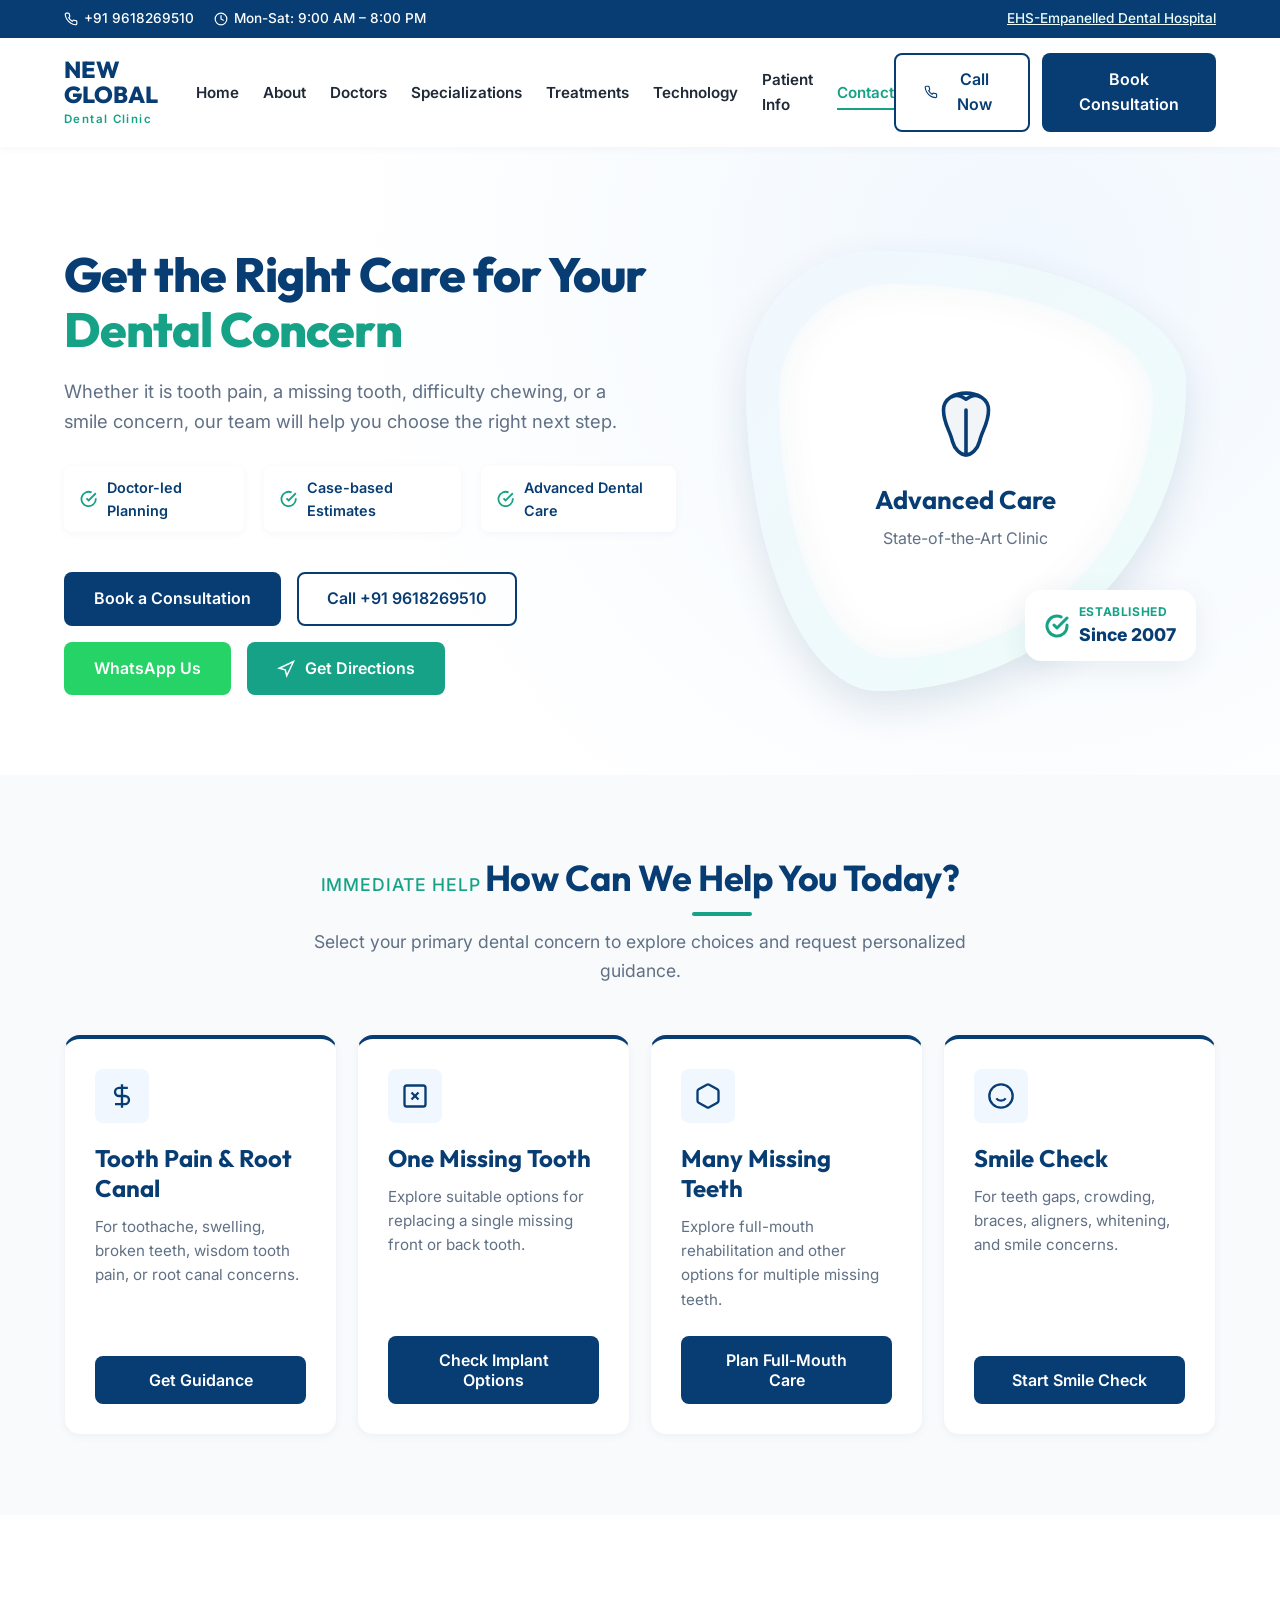
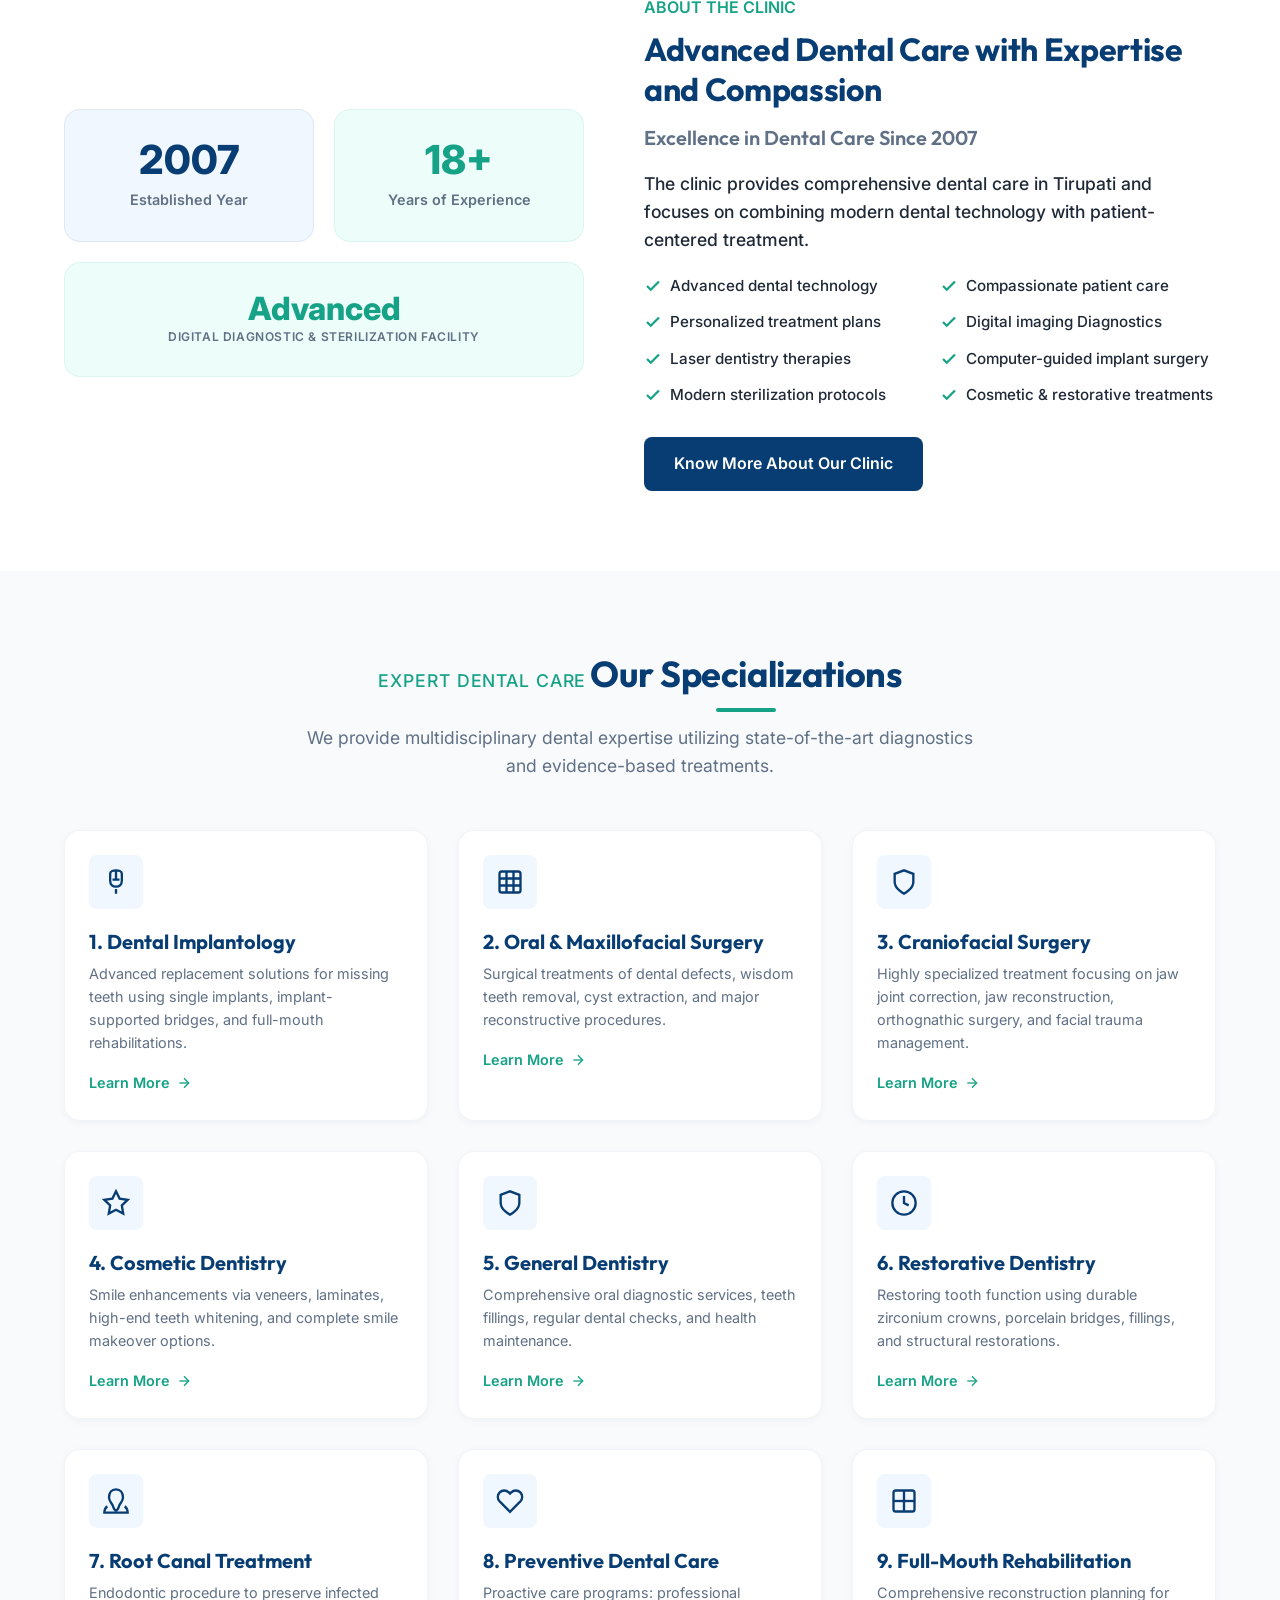
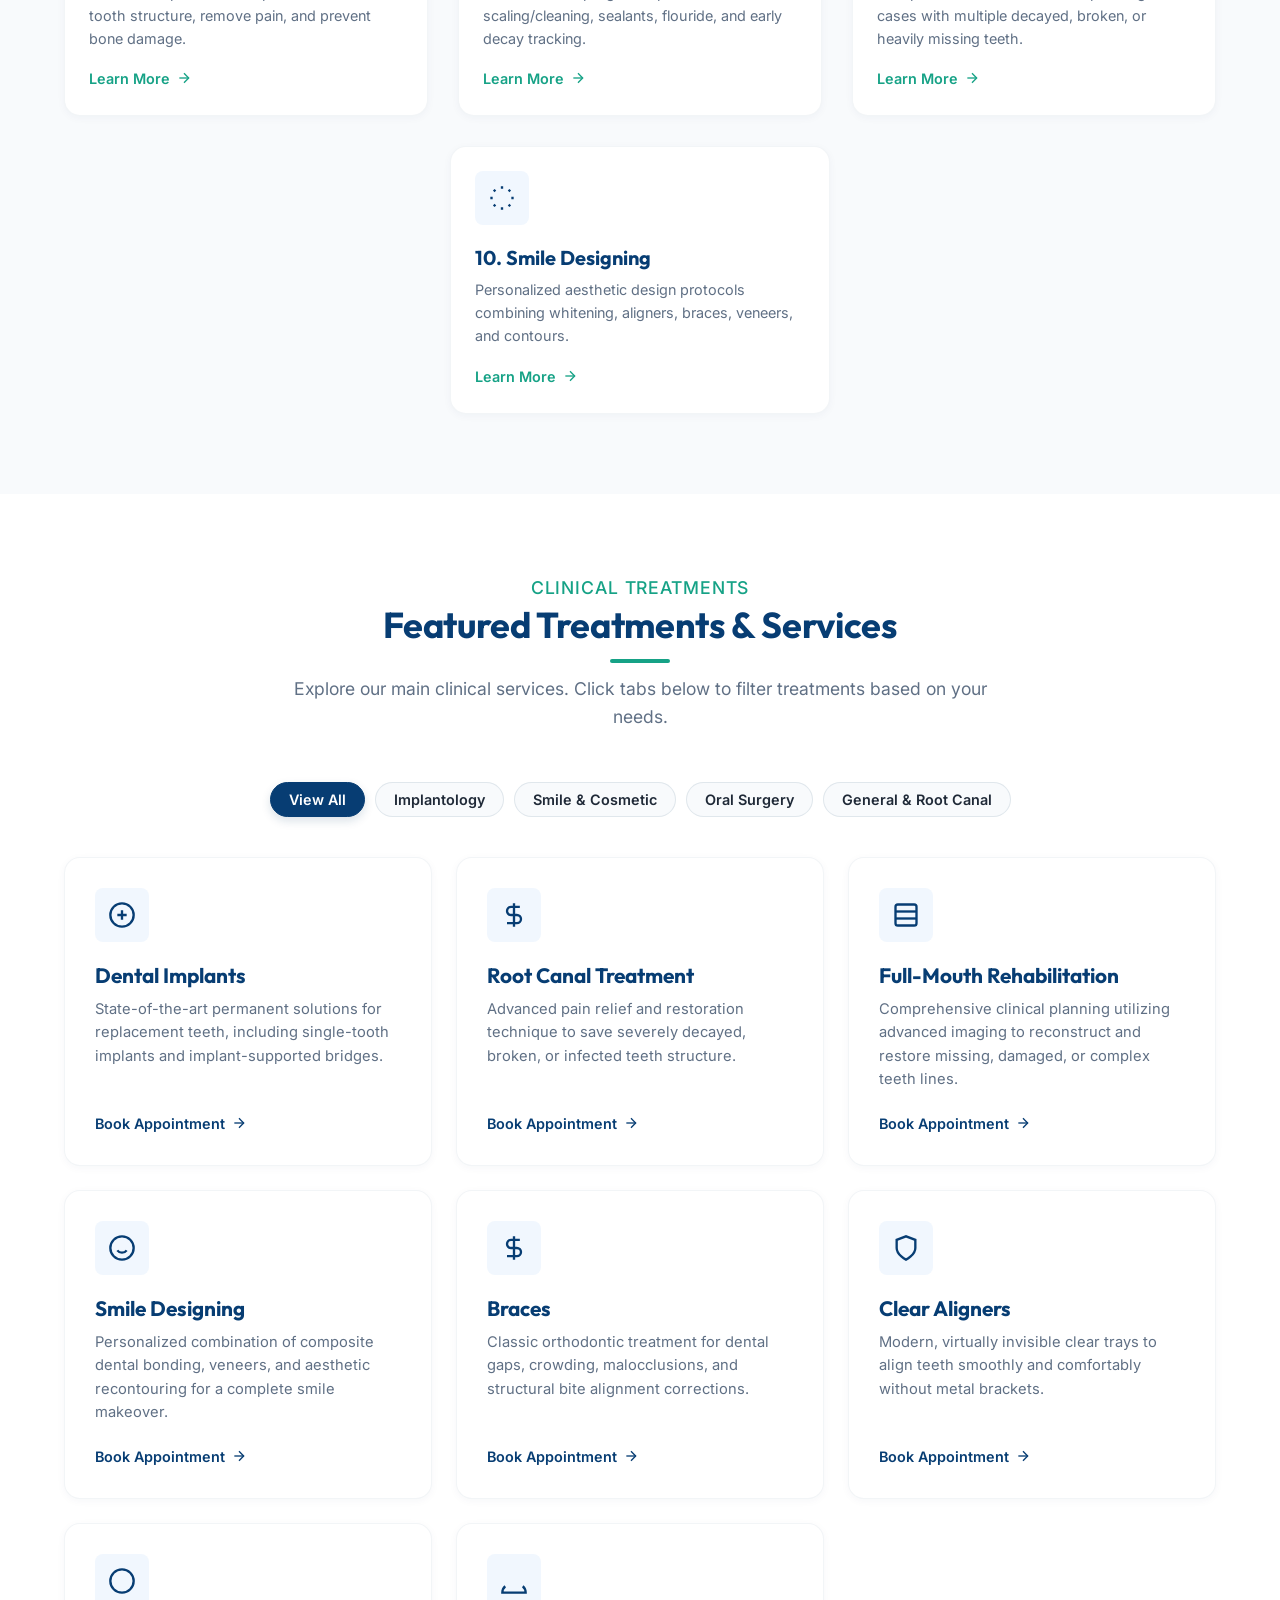
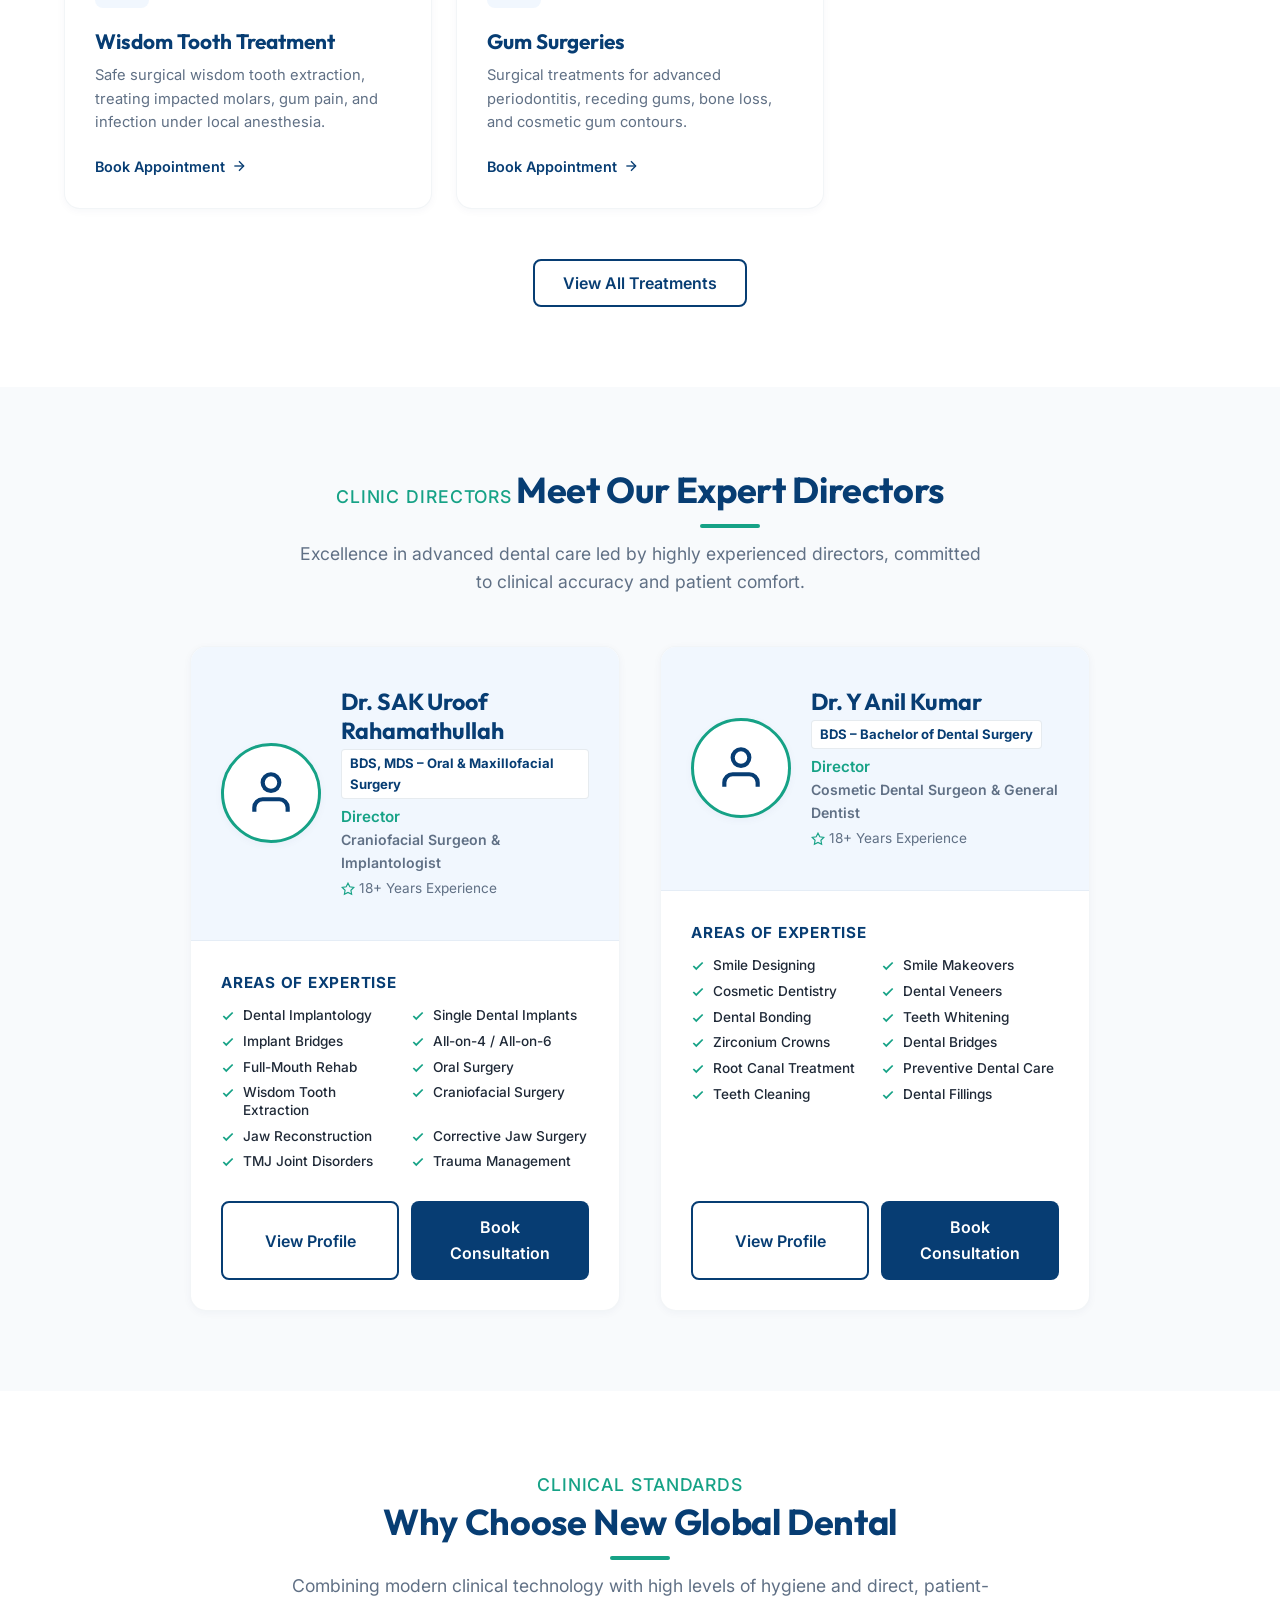
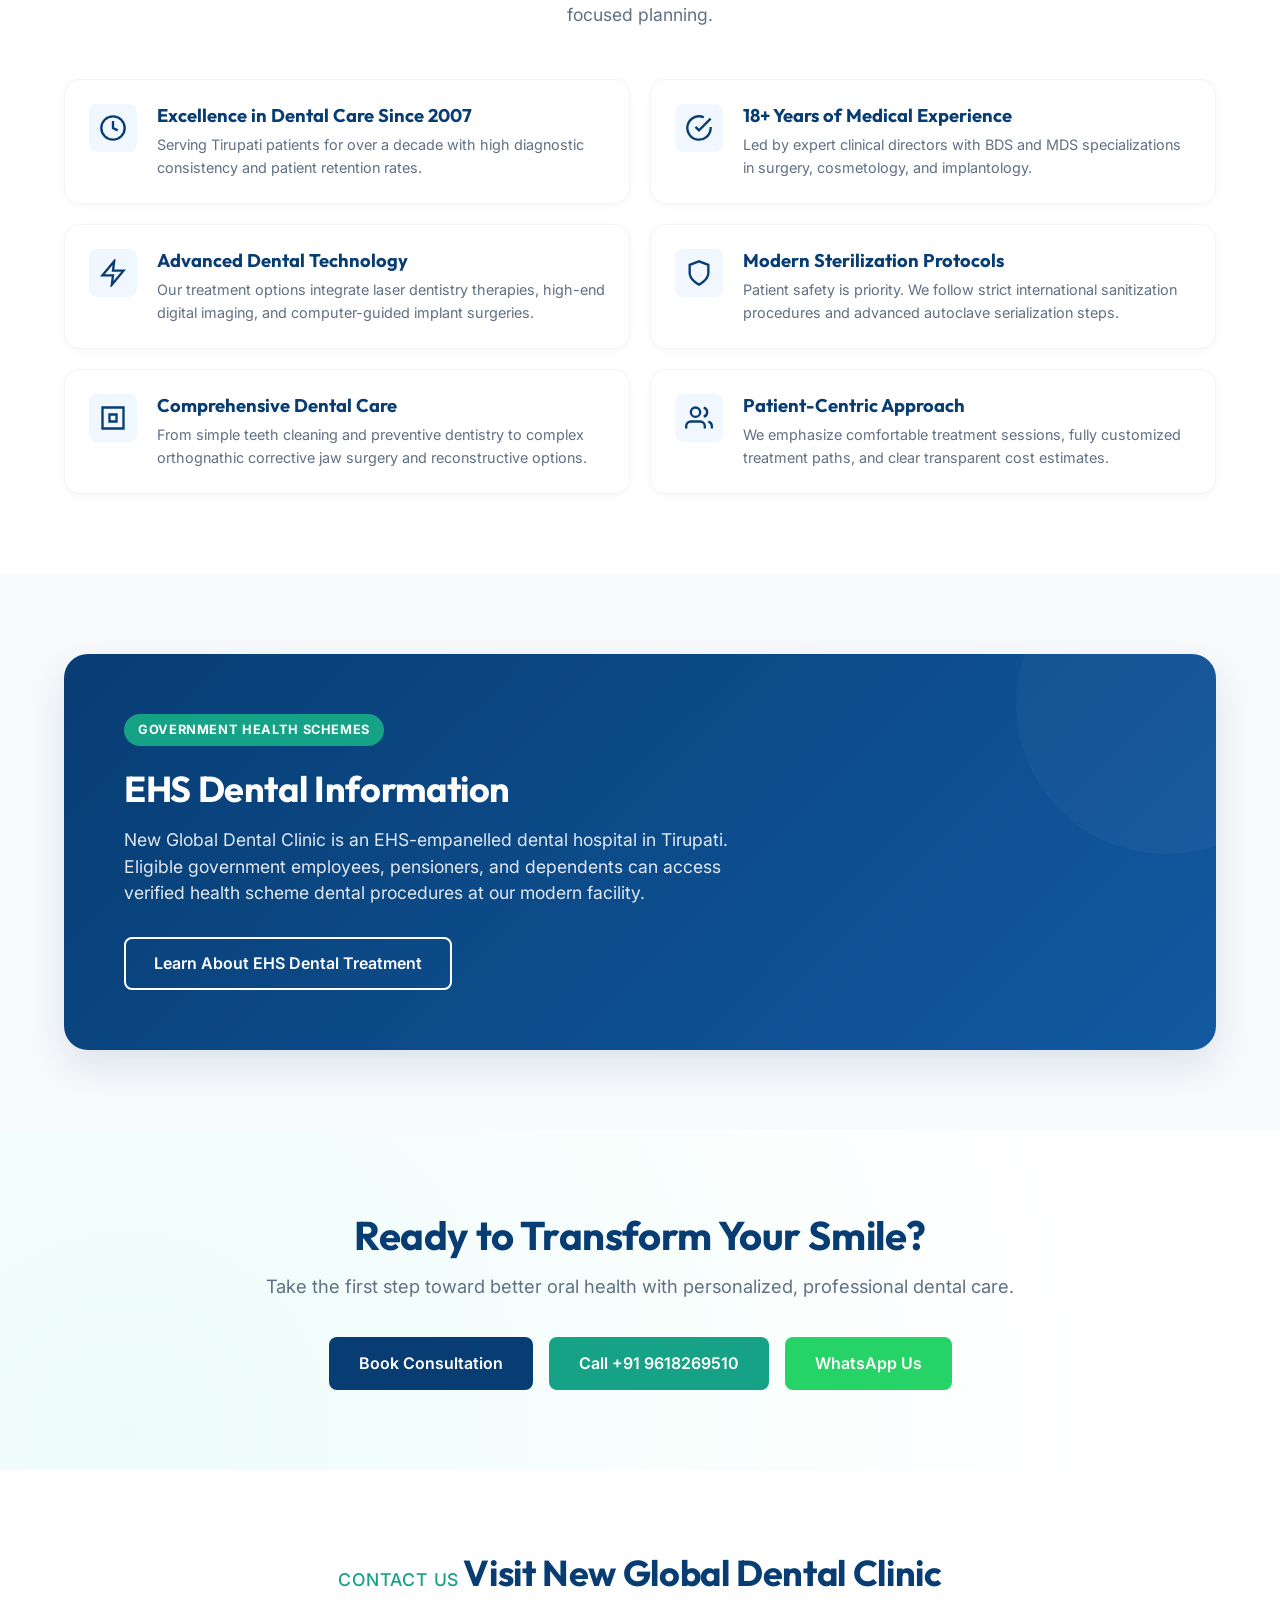
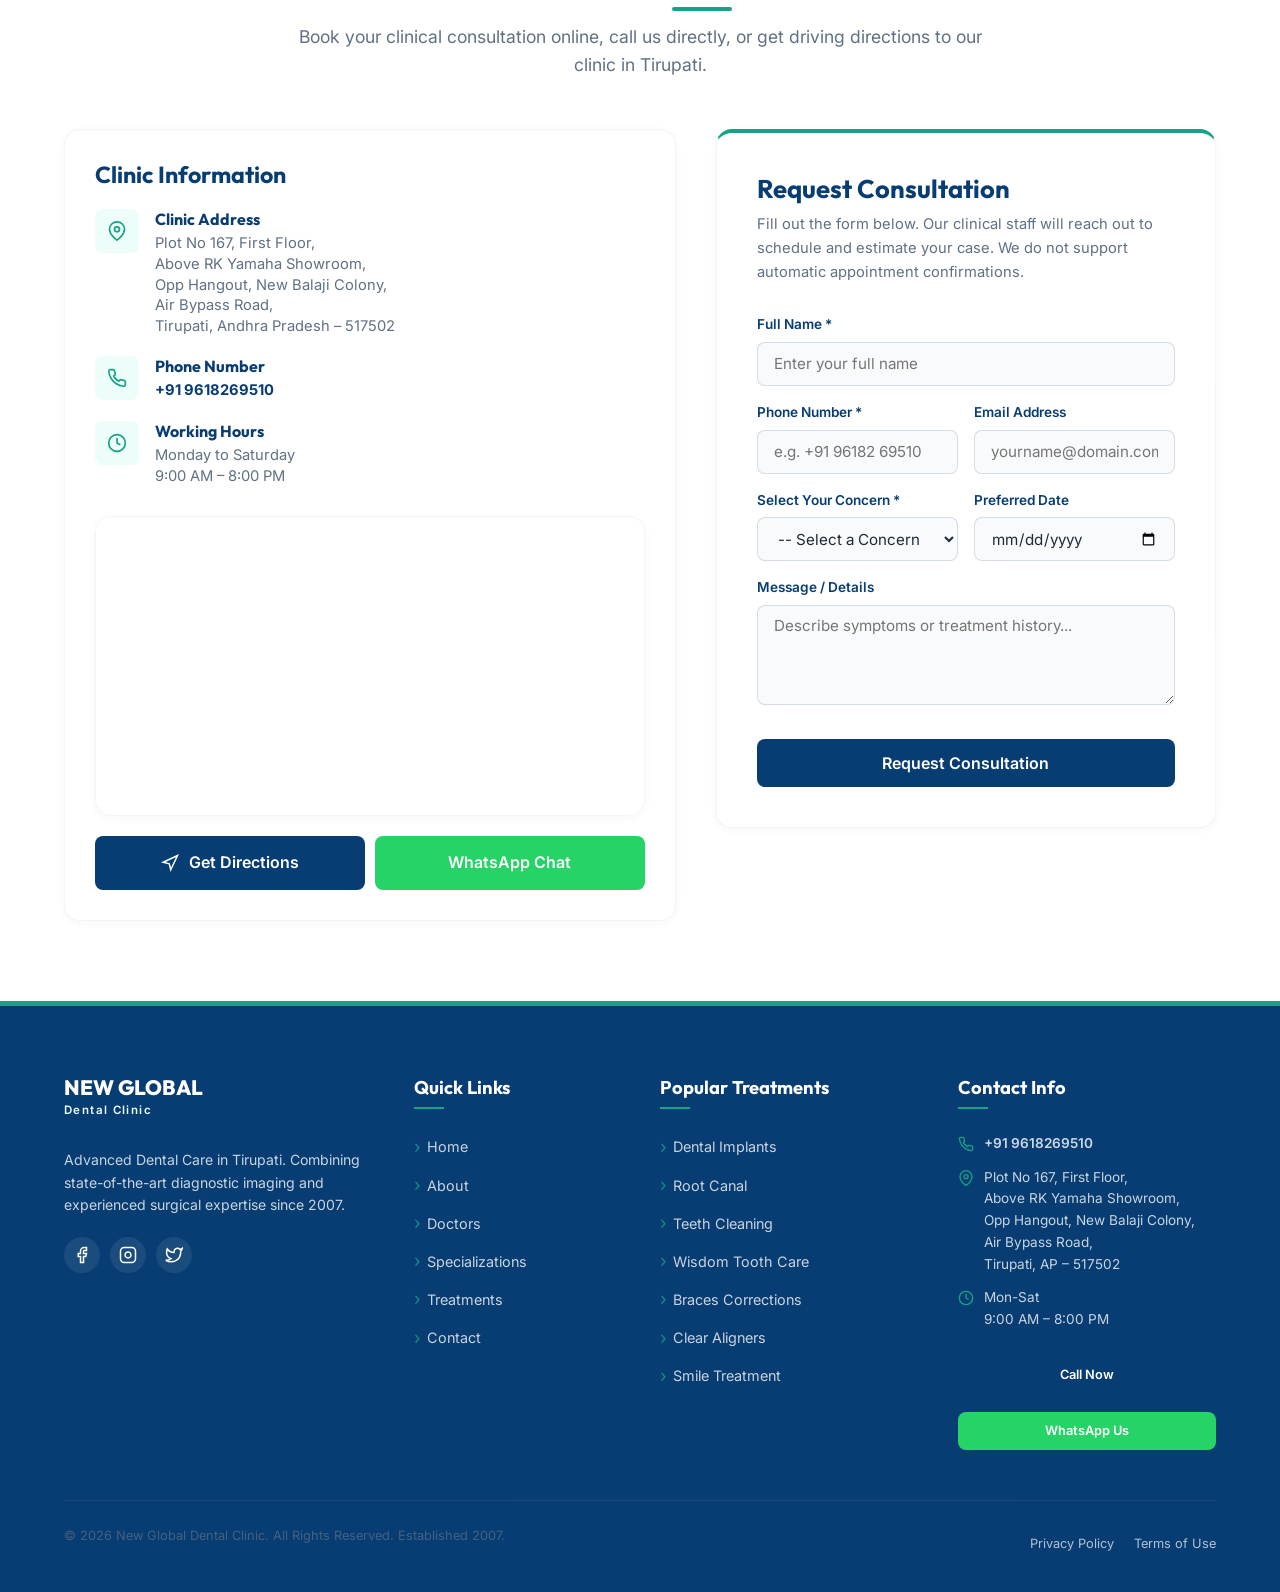
==== index.html @ 5fe6ad43 "Initial commit: New Global Dental Clinic website" ====
<!DOCTYPE html>
<html lang="en">
<head>
  <meta charset="UTF-8">
  <meta name="viewport" content="width=device-width, initial-scale=1.0">
  <meta name="description" content="New Global Dental Clinic offers advanced dental care in Tirupati, including dental implants, root canal treatment, full-mouth rehabilitation, braces, clear aligners and smile treatments.">
  <meta name="keywords" content="dental clinic Tirupati, best dentist Tirupati, dental implants Tirupati, root canal treatment Tirupati, EHS dental hospital Tirupati, Dr. SAK Uroof Rahamathullah, Dr. Y Anil Kumar, cosmetic dentistry, jaw surgery, smile design">
  <meta name="author" content="New Global Dental Clinic">
  
  <!-- Open Graph / Facebook -->
  <meta property="og:type" content="website">
  <meta property="og:url" content="https://newglobaldental.com/">
  <meta property="og:title" content="New Global Dental Clinic | Advanced Dental Care in Tirupati">
  <meta property="og:description" content="Excellence in Dental Care since 2007. Offering dental implants, root canals, braces, aligners, and oral surgery with expert directors in Tirupati.">
  <meta property="og:image" content="/images/og-image.jpg">

  <!-- Twitter -->
  <meta property="twitter:card" content="summary_large_image">
  <meta property="twitter:title" content="New Global Dental Clinic | Advanced Dental Care in Tirupati">
  <meta property="twitter:description" content="Excellence in Dental Care since 2007. Offering dental implants, root canals, braces, aligners, and oral surgery in Tirupati.">

  <title>New Global Dental Clinic | Advanced Dental Care in Tirupati</title>

  <!-- Preconnect to Google Fonts -->
  <link rel="preconnect" href="https://fonts.googleapis.com">
  <link rel="preconnect" href="https://fonts.gstatic.com" crossorigin>

  <!-- Stylesheet -->
  <link rel="stylesheet" href="css/style.css">

  <!-- Favicon -->
  <link rel="icon" type="image/png" href="favicon.png" onerror="this.style.display='none'">
</head>
<body>

  <!-- Skip to content link for Screen Readers -->
  <a href="#main-content" class="skip-link">Skip to main content</a>

  <!-- ==========================================================================
       HEADER SECTION
       ========================================================================== -->
  <header>
    <!-- Top Contact Bar -->
    <div class="top-bar">
      <div class="container top-bar-content">
        <div class="top-bar-info">
          <span>
            <svg viewBox="0 0 24 24" fill="none" stroke="currentColor" stroke-width="2" stroke-linecap="round" stroke-linejoin="round"><path d="M22 16.92v3a2 2 0 0 1-2.18 2 19.79 19.79 0 0 1-8.63-3.07 19.5 19.5 0 0 1-6-6 19.79 19.79 0 0 1-3.07-8.67A2 2 0 0 1 4.11 2h3a2 2 0 0 1 2 1.72 12.84 12.84 0 0 0 .7 2.81 2 2 0 0 1-.45 2.11L8.09 9.91a16 16 0 0 0 6 6l1.27-1.27a2 2 0 0 1 2.11-.45 12.84 12.84 0 0 0 2.81.7A2 2 0 0 1 22 16.92z"/></svg>
            <a href="tel:+919618269510" id="top-bar-phone">+91 9618269510</a>
          </span>
          <span>
            <svg viewBox="0 0 24 24" fill="none" stroke="currentColor" stroke-width="2" stroke-linecap="round" stroke-linejoin="round"><circle cx="12" cy="12" r="10"/><polyline points="12 6 12 12 16 14"/></svg>
            Mon-Sat: 9:00 AM – 8:00 PM
          </span>
        </div>
        <div class="top-bar-action">
          <a href="#ehs" id="top-bar-ehs-link">EHS-Empanelled Dental Hospital</a>
        </div>
      </div>
    </div>

    <!-- Main Navigation Bar -->
    <div class="main-header" id="navbar-sticky">
      <div class="container">
        <nav class="navbar" aria-label="Main Navigation">
          <!-- Logo area -->
          <a href="#home" class="logo" id="header-logo-link" aria-label="New Global Dental Clinic Home">
            <span class="logo-title">New Global</span>
            <span class="logo-subtitle">Dental Clinic</span>
          </a>

          <!-- Desktop Links -->
          <ul class="nav-links" id="desktop-menu">
            <li><a href="#home" class="active" id="nav-link-home">Home</a></li>
            <li><a href="#about" id="nav-link-about">About</a></li>
            <li><a href="#doctors" id="nav-link-doctors">Doctors</a></li>
            <li><a href="#specializations" id="nav-link-specializations">Specializations</a></li>
            <li><a href="#treatments" id="nav-link-treatments">Treatments</a></li>
            <li><a href="#why-choose-us" id="nav-link-why">Technology</a></li>
            <li><a href="#ehs" id="nav-link-ehs">Patient Info</a></li>
            <li><a href="#contact" id="nav-link-contact">Contact</a></li>
          </ul>

          <!-- Desktop CTAs -->
          <div class="nav-cta">
            <a href="tel:+919618269510" class="btn btn-outline-primary" id="nav-btn-call" aria-label="Call clinic at +91 9618269510">
              <svg width="18" height="18" viewBox="0 0 24 24" fill="none" stroke="currentColor" stroke-width="2"><path d="M22 16.92v3a2 2 0 0 1-2.18 2 19.79 19.79 0 0 1-8.63-3.07 19.5 19.5 0 0 1-6-6 19.79 19.79 0 0 1-3.07-8.67A2 2 0 0 1 4.11 2h3a2 2 0 0 1 2 1.72 12.84 12.84 0 0 0 .7 2.81 2 2 0 0 1-.45 2.11L8.09 9.91a16 16 0 0 0 6 6l1.27-1.27a2 2 0 0 1 2.11-.45 12.84 12.84 0 0 0 2.81.7A2 2 0 0 1 22 16.92z"/></svg>
              Call Now
            </a>
            <a href="#consultation" class="btn btn-primary" id="nav-btn-consultation">Book Consultation</a>
          </div>

          <!-- Mobile Hamburger Toggle -->
          <button class="hamburger" id="mobile-menu-toggle" aria-label="Toggle navigation menu" aria-expanded="false" aria-controls="mobile-drawer">
            <span></span>
            <span></span>
            <span></span>
          </button>
        </nav>
      </div>
    </div>
  </header>

  <!-- Mobile Drawer Menu Overlay -->
  <div class="mobile-drawer-overlay" id="drawer-overlay" aria-hidden="true"></div>
  <!-- Mobile Drawer Menu Container -->
  <nav class="mobile-nav-drawer" id="mobile-drawer" aria-label="Mobile Navigation" aria-hidden="true">
    <ul class="nav-links">
      <li><a href="#home" id="mob-link-home">Home</a></li>
      <li><a href="#about" id="mob-link-about">About</a></li>
      <li><a href="#doctors" id="mob-link-doctors">Doctors</a></li>
      <li><a href="#specializations" id="mob-link-specializations">Specializations</a></li>
      <li><a href="#treatments" id="mob-link-treatments">Treatments</a></li>
      <li><a href="#why-choose-us" id="mob-link-why">Technology</a></li>
      <li><a href="#ehs" id="mob-link-ehs">Patient Info</a></li>
      <li><a href="#contact" id="mob-link-contact">Contact</a></li>
    </ul>
    <div class="nav-cta">
      <a href="#consultation" class="btn btn-primary" id="mob-btn-consultation">Book Consultation</a>
      <a href="tel:+919618269510" class="btn btn-outline-primary" id="mob-btn-call">Call Now</a>
      <a href="https://wa.me/919618269510?text=Hello%20New%20Global%20Dental%20Clinic,%20I%20would%20like%20to%20book%20a%20consultation." target="_blank" rel="noopener noreferrer" class="btn btn-whatsapp" id="mob-btn-whatsapp">
        <svg width="20" height="20" viewBox="0 0 24 24" fill="currentColor"><path d="M.057 24l1.687-6.163c-1.041-1.804-1.588-3.849-1.587-5.946C.06 5.348 5.397.01 12.008.01c3.202.001 6.212 1.246 8.477 3.514 2.266 2.268 3.507 5.28 3.505 8.484-.004 6.657-5.34 11.997-11.953 11.997-2.005-.001-3.973-.502-5.724-1.455L0 24zm6.59-4.846c1.6.95 3.188 1.449 4.825 1.451 5.436 0 9.86-4.37 9.864-9.799.002-2.63-1.023-5.101-2.885-6.967C16.58 1.972 14.116.953 11.49.953c-5.437 0-9.862 4.371-9.866 9.8.001 2.02.533 3.996 1.542 5.724L2.17 19.974l3.88-.992.597.372zm12.793-7.234c-.26-.13-1.54-.759-1.777-.846-.237-.087-.41-.13-.58.13-.172.26-.668.846-.818 1.02-.15.173-.3.195-.56.065-.26-.13-1.097-.404-2.09-1.287-.773-.688-1.294-1.538-1.445-1.798-.15-.26-.016-.4.115-.53.118-.117.26-.304.39-.456.13-.15.173-.26.26-.433.086-.173.043-.325-.022-.455-.065-.13-.58-1.398-.795-1.92-.21-.51-.439-.439-.58-.439-.142 0-.304-.01-.467-.01-.162 0-.427.06-.65.304-.224.24-.853.834-.853 2.031 0 1.197.873 2.35 1.002 2.52.13.17 1.71 2.607 4.14 3.655.578.249 1.03.398 1.38.509.58.185 1.11.159 1.52.098.46-.069 1.54-.629 1.76-1.236.219-.607.219-1.127.154-1.236-.065-.11-.237-.195-.497-.326z"/></svg>
        WhatsApp Us
      </a>
    </div>
  </nav>

  <!-- ==========================================================================
       MAIN CONTENT CONTAINER
       ========================================================================== -->
  <main id="main-content">

    <!-- ==========================================================================
         HERO SECTION
         ========================================================================== -->
    <section class="hero" id="home">
      <div class="container hero-content">
        <div class="hero-text">
          <h1>Get the Right Care for Your <span>Dental Concern</span></h1>
          <p class="supporting-text">Whether it is tooth pain, a missing tooth, difficulty chewing, or a smile concern, our team will help you choose the right next step.</p>
          
          <div class="trust-highlights">
            <div class="trust-item">
              <svg viewBox="0 0 24 24" fill="none" stroke="currentColor" stroke-width="2.5"><path d="M22 11.08V12a10 10 0 1 1-5.93-9.14"/><polyline points="22 4 12 14.01 9 11.01"/></svg>
              Doctor-led Planning
            </div>
            <div class="trust-item">
              <svg viewBox="0 0 24 24" fill="none" stroke="currentColor" stroke-width="2.5"><path d="M22 11.08V12a10 10 0 1 1-5.93-9.14"/><polyline points="22 4 12 14.01 9 11.01"/></svg>
              Case-based Estimates
            </div>
            <div class="trust-item">
              <svg viewBox="0 0 24 24" fill="none" stroke="currentColor" stroke-width="2.5"><path d="M22 11.08V12a10 10 0 1 1-5.93-9.14"/><polyline points="22 4 12 14.01 9 11.01"/></svg>
              Advanced Dental Care
            </div>
          </div>

          <div class="hero-ctas">
            <a href="#consultation" class="btn btn-primary" id="hero-btn-consultation">Book a Consultation</a>
            <a href="tel:+919618269510" class="btn btn-outline-primary" id="hero-btn-call">Call +91 9618269510</a>
            <a href="https://wa.me/919618269510?text=Hello%20New%20Global%20Dental%20Clinic,%20I%20would%20like%20to%20book%20a%20consultation." target="_blank" rel="noopener noreferrer" class="btn btn-whatsapp" id="hero-btn-whatsapp">WhatsApp Us</a>
            <a href="https://maps.google.com/?q=New+Global+Dental+Clinic+Tirupati+Air+Bypass+Road" target="_blank" rel="noopener noreferrer" class="btn btn-secondary" id="hero-btn-directions">
              <svg width="18" height="18" viewBox="0 0 24 24" fill="none" stroke="currentColor" stroke-width="2"><polygon points="3 11 22 2 13 21 11 13 3 11"/></svg>
              Get Directions
            </a>
          </div>
        </div>

        <div class="hero-image-wrapper">
          <!-- Premium Clinical Graphic Representation -->
          <div class="hero-graphic" aria-hidden="true">
            <div class="hero-graphic-inner">
              <svg viewBox="0 0 100 100" fill="none" stroke="currentColor" stroke-width="4" stroke-linecap="round" stroke-linejoin="round">
                <!-- Premium Tooth Outline SVG -->
                <path d="M25 40C25 15, 75 15, 75 40C75 55, 68 62, 65 75C63 83, 56 90, 50 90C44 90, 37 83, 35 75C32 62, 25 55, 25 40Z" fill="rgba(12, 59, 102, 0.05)"/>
                <path d="M50 40V90"/>
                <path d="M35 25C40 22, 45 25, 50 28C55 25, 60 22, 65 25"/>
              </svg>
              <h3>Advanced Care</h3>
              <p>State-of-the-Art Clinic</p>
            </div>
            <div class="hero-graphic-badge">
              <svg width="24" height="24" viewBox="0 0 24 24" fill="none" stroke="var(--secondary)" stroke-width="3" stroke-linecap="round" stroke-linejoin="round"><path d="M22 11.08V12a10 10 0 1 1-5.93-9.14"/><polyline points="22 4 12 14.01 9 11.01"/></svg>
              <div class="badge-text">
                <span class="badge-title">Established</span>
                <span class="badge-value">Since 2007</span>
              </div>
            </div>
          </div>
        </div>
      </div>
    </section>

    <!-- ==========================================================================
         QUICK PATIENT PATHS
         ========================================================================== -->
    <section class="section alt-bg" id="quick-paths">
      <div class="container">
        <div class="section-header">
          <span class="subheading">Immediate Help</span>
          <h2>How Can We Help You Today?</h2>
          <p>Select your primary dental concern to explore choices and request personalized guidance.</p>
        </div>

        <div class="grid-4">
          <!-- Pathway 1: Tooth Pain -->
          <article class="card pathway-card">
            <div>
              <div class="icon-box" aria-hidden="true">
                <svg viewBox="0 0 24 24" fill="none" stroke="currentColor" stroke-width="2"><path d="M12 2v20M17 5H9.5a3.5 3.5 0 0 0 0 7h5a3.5 3.5 0 0 1 0 7H6"/></svg>
              </div>
              <h3>Tooth Pain &amp; Root Canal</h3>
              <p>For toothache, swelling, broken teeth, wisdom tooth pain, or root canal concerns.</p>
            </div>
            <button class="btn btn-primary quick-path-trigger" data-concern="Tooth Pain" aria-label="Get guidance for tooth pain and root canal">Get Guidance</button>
          </article>

          <!-- Pathway 2: Single Missing Tooth -->
          <article class="card pathway-card">
            <div>
              <div class="icon-box" aria-hidden="true">
                <svg viewBox="0 0 24 24" fill="none" stroke="currentColor" stroke-width="2"><rect x="3" y="3" width="18" height="18" rx="2" ry="2"/><line x1="9" y1="9" x2="15" y2="15"/><line x1="15" y1="9" x2="9" y2="15"/></svg>
              </div>
              <h3>One Missing Tooth</h3>
              <p>Explore suitable options for replacing a single missing front or back tooth.</p>
            </div>
            <button class="btn btn-primary quick-path-trigger" data-concern="Missing Tooth" aria-label="Check dental implant options for one missing tooth">Check Implant Options</button>
          </article>

          <!-- Pathway 3: Many Missing Teeth -->
          <article class="card pathway-card">
            <div>
              <div class="icon-box" aria-hidden="true">
                <svg viewBox="0 0 24 24" fill="none" stroke="currentColor" stroke-width="2"><path d="M21 16V8a2 2 0 0 0-1-1.73l-7-4a2 2 0 0 0-2 0l-7 4A2 2 0 0 0 3 8v8a2 2 0 0 0 1 1.73l7 4a2 2 0 0 0 2 0l7-4A2 2 0 0 0 21 16z"/></svg>
              </div>
              <h3>Many Missing Teeth</h3>
              <p>Explore full-mouth rehabilitation and other options for multiple missing teeth.</p>
            </div>
            <button class="btn btn-primary quick-path-trigger" data-concern="Full-Mouth Treatment" aria-label="Plan full-mouth care for multiple missing teeth">Plan Full-Mouth Care</button>
          </article>

          <!-- Pathway 4: Smile Check -->
          <article class="card pathway-card">
            <div>
              <div class="icon-box" aria-hidden="true">
                <svg viewBox="0 0 24 24" fill="none" stroke="currentColor" stroke-width="2"><path d="M12 22c5.523 0 10-4.477 10-10S17.523 2 12 2 2 6.477 2 12s4.477 10 10 10z"/><path d="M8 14s1.5 2 4 2 4-2 4-2"/><line x1="9" y1="9" x2="9.01" y2="9"/><line x1="15" y1="9" x2="15.01" y2="9"/></svg>
              </div>
              <h3>Smile Check</h3>
              <p>For teeth gaps, crowding, braces, aligners, whitening, and smile concerns.</p>
            </div>
            <button class="btn btn-primary quick-path-trigger" data-concern="Smile Designing" aria-label="Start smile check for alignment and cosmetic dentistry">Start Smile Check</button>
          </article>
        </div>
      </div>
    </section>

    <!-- ==========================================================================
         ABOUT THE CLINIC
         ========================================================================== -->
    <section class="section" id="about">
      <div class="container about-grid">
        <div class="about-stats" aria-hidden="true">
          <div class="stat-box">
            <div class="stat-number">2007</div>
            <div class="stat-label">Established Year</div>
          </div>
          <div class="stat-box alt">
            <div class="stat-number">18+</div>
            <div class="stat-label">Years of Experience</div>
          </div>
          <div class="stat-box alt" style="grid-column: span 2;">
            <div class="stat-number" style="font-size: 2rem; margin-bottom: 2px;">Advanced</div>
            <div class="stat-label" style="text-transform: uppercase; letter-spacing: 0.05em; font-size: 0.75rem;">Digital Diagnostic &amp; Sterilization Facility</div>
          </div>
        </div>

        <div class="about-text">
          <span class="subheading" style="color: var(--secondary); font-weight:600; text-transform: uppercase; display:block; margin-bottom: 8px;">About the Clinic</span>
          <h2>Advanced Dental Care with Expertise and Compassion</h2>
          <h3 style="font-size:1.25rem; font-weight:600; color:var(--text-muted); margin-bottom: 20px;">Excellence in Dental Care Since 2007</h3>
          <p class="lead">The clinic provides comprehensive dental care in Tirupati and focuses on combining modern dental technology with patient-centered treatment.</p>
          
          <ul class="about-features">
            <li>
              <svg viewBox="0 0 24 24" fill="none" stroke="currentColor" stroke-width="3"><polyline points="20 6 9 17 4 12"/></svg>
              Advanced dental technology
            </li>
            <li>
              <svg viewBox="0 0 24 24" fill="none" stroke="currentColor" stroke-width="3"><polyline points="20 6 9 17 4 12"/></svg>
              Compassionate patient care
            </li>
            <li>
              <svg viewBox="0 0 24 24" fill="none" stroke="currentColor" stroke-width="3"><polyline points="20 6 9 17 4 12"/></svg>
              Personalized treatment plans
            </li>
            <li>
              <svg viewBox="0 0 24 24" fill="none" stroke="currentColor" stroke-width="3"><polyline points="20 6 9 17 4 12"/></svg>
              Digital imaging Diagnostics
            </li>
            <li>
              <svg viewBox="0 0 24 24" fill="none" stroke="currentColor" stroke-width="3"><polyline points="20 6 9 17 4 12"/></svg>
              Laser dentistry therapies
            </li>
            <li>
              <svg viewBox="0 0 24 24" fill="none" stroke="currentColor" stroke-width="3"><polyline points="20 6 9 17 4 12"/></svg>
              Computer-guided implant surgery
            </li>
            <li>
              <svg viewBox="0 0 24 24" fill="none" stroke="currentColor" stroke-width="3"><polyline points="20 6 9 17 4 12"/></svg>
              Modern sterilization protocols
            </li>
            <li>
              <svg viewBox="0 0 24 24" fill="none" stroke="currentColor" stroke-width="3"><polyline points="20 6 9 17 4 12"/></svg>
              Cosmetic &amp; restorative treatments
            </li>
          </ul>

          <a href="#contact" class="btn btn-primary" id="about-btn-more">Know More About Our Clinic</a>
        </div>
      </div>
    </section>

    <!-- ==========================================================================
         OUR SPECIALIZATIONS
         ========================================================================== -->
    <section class="section alt-bg" id="specializations">
      <div class="container">
        <div class="section-header">
          <span class="subheading">Expert Dental Care</span>
          <h2>Our Specializations</h2>
          <p>We provide multidisciplinary dental expertise utilizing state-of-the-art diagnostics and evidence-based treatments.</p>
        </div>

        <div class="grid-3">
          <!-- Spec 1: Dental Implantology -->
          <article class="card spec-card">
            <div class="icon-box" aria-hidden="true">
              <!-- Custom Tooth/Implant SVG -->
              <svg viewBox="0 0 24 24" fill="none" stroke="currentColor" stroke-width="2"><path d="M12 2v8M12 18v4M9 10h6M7 5c0-1.657 2.239-3 5-3s5 1.343 5 3v6c0 3-2 5-5 5s-5-2-5-5V5z"/></svg>
            </div>
            <h3>1. Dental Implantology</h3>
            <p>Advanced replacement solutions for missing teeth using single implants, implant-supported bridges, and full-mouth rehabilitations.</p>
            <a href="#treatments" class="spec-link filter-trigger" data-filter="implantology">
              Learn More 
              <svg viewBox="0 0 24 24" fill="none" stroke="currentColor" stroke-width="2"><line x1="5" y1="12" x2="19" y2="12"/><polyline points="12 5 19 12 12 19"/></svg>
            </a>
          </article>

          <!-- Spec 2: Oral & Maxillofacial Surgery -->
          <article class="card spec-card">
            <div class="icon-box" aria-hidden="true">
              <svg viewBox="0 0 24 24" fill="none" stroke="currentColor" stroke-width="2"><rect x="3" y="3" width="18" height="18" rx="2" ry="2"/><path d="M9 3v18M15 3v18M3 9h18M3 15h18"/></svg>
            </div>
            <h3>2. Oral &amp; Maxillofacial Surgery</h3>
            <p>Surgical treatments of dental defects, wisdom teeth removal, cyst extraction, and major reconstructive procedures.</p>
            <a href="#treatments" class="spec-link filter-trigger" data-filter="surgery">
              Learn More 
              <svg viewBox="0 0 24 24" fill="none" stroke="currentColor" stroke-width="2"><line x1="5" y1="12" x2="19" y2="12"/><polyline points="12 5 19 12 12 19"/></svg>
            </a>
          </article>

          <!-- Spec 3: Craniofacial Surgery -->
          <article class="card spec-card">
            <div class="icon-box" aria-hidden="true">
              <svg viewBox="0 0 24 24" fill="none" stroke="currentColor" stroke-width="2"><path d="M12 22s8-4 8-10V5l-8-3-8 3v7c0 6 8 10 8 10z"/></svg>
            </div>
            <h3>3. Craniofacial Surgery</h3>
            <p>Highly specialized treatment focusing on jaw joint correction, jaw reconstruction, orthognathic surgery, and facial trauma management.</p>
            <a href="#treatments" class="spec-link filter-trigger" data-filter="surgery">
              Learn More 
              <svg viewBox="0 0 24 24" fill="none" stroke="currentColor" stroke-width="2"><line x1="5" y1="12" x2="19" y2="12"/><polyline points="12 5 19 12 12 19"/></svg>
            </a>
          </article>

          <!-- Spec 4: Cosmetic Dentistry -->
          <article class="card spec-card">
            <div class="icon-box" aria-hidden="true">
              <svg viewBox="0 0 24 24" fill="none" stroke="currentColor" stroke-width="2"><polygon points="12 2 15.09 8.26 22 9.27 17 14.14 18.18 21.02 12 17.77 5.82 21.02 7 14.14 2 9.27 8.91 8.26 12 2"/></svg>
            </div>
            <h3>4. Cosmetic Dentistry</h3>
            <p>Smile enhancements via veneers, laminates, high-end teeth whitening, and complete smile makeover options.</p>
            <a href="#treatments" class="spec-link filter-trigger" data-filter="cosmetic">
              Learn More 
              <svg viewBox="0 0 24 24" fill="none" stroke="currentColor" stroke-width="2"><line x1="5" y1="12" x2="19" y2="12"/><polyline points="12 5 19 12 12 19"/></svg>
            </a>
          </article>

          <!-- Spec 5: General Dentistry -->
          <article class="card spec-card">
            <div class="icon-box" aria-hidden="true">
              <svg viewBox="0 0 24 24" fill="none" stroke="currentColor" stroke-width="2"><path d="M12 22s8-4 8-10V5l-8-3-8 3v7c0 6 8 10 8 10z"/></svg>
            </div>
            <h3>5. General Dentistry</h3>
            <p>Comprehensive oral diagnostic services, teeth fillings, regular dental checks, and health maintenance.</p>
            <a href="#treatments" class="spec-link filter-trigger" data-filter="general">
              Learn More 
              <svg viewBox="0 0 24 24" fill="none" stroke="currentColor" stroke-width="2"><line x1="5" y1="12" x2="19" y2="12"/><polyline points="12 5 19 12 12 19"/></svg>
            </a>
          </article>

          <!-- Spec 6: Restorative Dentistry -->
          <article class="card spec-card">
            <div class="icon-box" aria-hidden="true">
              <svg viewBox="0 0 24 24" fill="none" stroke="currentColor" stroke-width="2"><circle cx="12" cy="12" r="10"/><path d="M12 6v6l4 2"/></svg>
            </div>
            <h3>6. Restorative Dentistry</h3>
            <p>Restoring tooth function using durable zirconium crowns, porcelain bridges, fillings, and structural restorations.</p>
            <a href="#treatments" class="spec-link filter-trigger" data-filter="general">
              Learn More 
              <svg viewBox="0 0 24 24" fill="none" stroke="currentColor" stroke-width="2"><line x1="5" y1="12" x2="19" y2="12"/><polyline points="12 5 19 12 12 19"/></svg>
            </a>
          </article>

          <!-- Spec 7: Root Canal Treatment -->
          <article class="card spec-card">
            <div class="icon-box" aria-hidden="true">
              <svg viewBox="0 0 24 24" fill="none" stroke="currentColor" stroke-width="2"><path d="M4.5 16.5c-1.5 1.26-2.5 3.19-2.5 5.5h20c0-2.31-1-4.24-2.5-5.5M12 2C8 2 6 5 6 9c0 3 2 4.5 3 6.5s1 4.5 3 4.5 2-2.5 3-4.5 3-3.5 3-6.5c0-4-2-7-6-7z"/></svg>
            </div>
            <h3>7. Root Canal Treatment</h3>
            <p>Endodontic procedure to preserve infected tooth structure, remove pain, and prevent bone damage.</p>
            <a href="#treatments" class="spec-link filter-trigger" data-filter="general">
              Learn More 
              <svg viewBox="0 0 24 24" fill="none" stroke="currentColor" stroke-width="2"><line x1="5" y1="12" x2="19" y2="12"/><polyline points="12 5 19 12 12 19"/></svg>
            </a>
          </article>

          <!-- Spec 8: Preventive Dental Care -->
          <article class="card spec-card">
            <div class="icon-box" aria-hidden="true">
              <svg viewBox="0 0 24 24" fill="none" stroke="currentColor" stroke-width="2"><path d="M20.84 4.61a5.5 5.5 0 0 0-7.78 0L12 5.67l-1.06-1.06a5.5 5.5 0 0 0-7.78 7.78l1.06 1.06L12 21.23l7.78-7.78 1.06-1.06a5.5 5.5 0 0 0 0-7.78z"/></svg>
            </div>
            <h3>8. Preventive Dental Care</h3>
            <p>Proactive care programs: professional scaling/cleaning, sealants, flouride, and early decay tracking.</p>
            <a href="#treatments" class="spec-link filter-trigger" data-filter="general">
              Learn More 
              <svg viewBox="0 0 24 24" fill="none" stroke="currentColor" stroke-width="2"><line x1="5" y1="12" x2="19" y2="12"/><polyline points="12 5 19 12 12 19"/></svg>
            </a>
          </article>

          <!-- Spec 9: Full-Mouth Rehabilitation -->
          <article class="card spec-card">
            <div class="icon-box" aria-hidden="true">
              <svg viewBox="0 0 24 24" fill="none" stroke="currentColor" stroke-width="2"><rect x="3" y="3" width="18" height="18" rx="2" ry="2"/><line x1="3" y1="12" x2="21" y2="12"/><line x1="12" y1="3" x2="12" y2="21"/></svg>
            </div>
            <h3>9. Full-Mouth Rehabilitation</h3>
            <p>Comprehensive reconstruction planning for cases with multiple decayed, broken, or heavily missing teeth.</p>
            <a href="#treatments" class="spec-link filter-trigger" data-filter="implantology">
              Learn More 
              <svg viewBox="0 0 24 24" fill="none" stroke="currentColor" stroke-width="2"><line x1="5" y1="12" x2="19" y2="12"/><polyline points="12 5 19 12 12 19"/></svg>
            </a>
          </article>
        </div>

        <div class="grid-3" style="margin-top: 30px; justify-content: center; display:flex;">
          <!-- Spec 10: Smile Designing -->
          <article class="card spec-card" style="max-width: 380px; width: 100%;">
            <div class="icon-box" aria-hidden="true">
              <svg viewBox="0 0 24 24" fill="none" stroke="currentColor" stroke-width="2"><path d="M12 2v2M12 20v2M4.93 4.93l1.41 1.41M17.66 17.66l1.41 1.41M2 12h2M20 12h2M6.34 17.66l-1.41 1.41M19.07 4.93l-1.41 1.41"/></svg>
            </div>
            <h3>10. Smile Designing</h3>
            <p>Personalized aesthetic design protocols combining whitening, aligners, braces, veneers, and contours.</p>
            <a href="#treatments" class="spec-link filter-trigger" data-filter="cosmetic">
              Learn More 
              <svg viewBox="0 0 24 24" fill="none" stroke="currentColor" stroke-width="2"><line x1="5" y1="12" x2="19" y2="12"/><polyline points="12 5 19 12 12 19"/></svg>
            </a>
          </article>
        </div>
      </div>
    </section>

    <!-- ==========================================================================
         TREATMENTS & SERVICES (DYNAMIC FILTERING)
         ========================================================================== -->
    <section class="section" id="treatments">
      <div class="container">
        <div class="section-header">
          <span class="subheading">Clinical Treatments</span>
          <h2>Featured Treatments &amp; Services</h2>
          <p>Explore our main clinical services. Click tabs below to filter treatments based on your needs.</p>
        </div>

        <!-- Interactive Filtering Navigation Tabs -->
        <div class="treatments-filter" role="tablist" aria-label="Treatment Category Filters">
          <button class="filter-btn active" role="tab" aria-selected="true" aria-controls="treatment-list" data-filter="all" id="btn-filter-all">View All</button>
          <button class="filter-btn" role="tab" aria-selected="false" aria-controls="treatment-list" data-filter="implantology" id="btn-filter-implantology">Implantology</button>
          <button class="filter-btn" role="tab" aria-selected="false" aria-controls="treatment-list" data-filter="cosmetic" id="btn-filter-cosmetic">Smile &amp; Cosmetic</button>
          <button class="filter-btn" role="tab" aria-selected="false" aria-controls="treatment-list" data-filter="surgery" id="btn-filter-surgery">Oral Surgery</button>
          <button class="filter-btn" role="tab" aria-selected="false" aria-controls="treatment-list" data-filter="general" id="btn-filter-general">General &amp; Root Canal</button>
        </div>

        <!-- Grid of Services -->
        <div class="treatments-grid" id="treatment-list">
          
          <!-- Dental Implants -->
          <article class="card treatment-card" data-category="implantology">
            <div>
              <div class="icon-box" aria-hidden="true">
                <svg viewBox="0 0 24 24" fill="none" stroke="currentColor" stroke-width="2"><circle cx="12" cy="12" r="10"/><path d="M12 8v8M8 12h8"/></svg>
              </div>
              <h3>Dental Implants</h3>
              <p>State-of-the-art permanent solutions for replacement teeth, including single-tooth implants and implant-supported bridges.</p>
            </div>
            <a href="#consultation" class="treatment-cta" data-prefill="Dental Implant">
              Book Appointment
              <svg viewBox="0 0 24 24" fill="none" stroke="currentColor" stroke-width="2"><line x1="5" y1="12" x2="19" y2="12"/><polyline points="12 5 19 12 12 19"/></svg>
            </a>
          </article>

          <!-- Root Canal Treatment -->
          <article class="card treatment-card" data-category="general">
            <div>
              <div class="icon-box" aria-hidden="true">
                <svg viewBox="0 0 24 24" fill="none" stroke="currentColor" stroke-width="2"><path d="M12 2v20M17 5H9.5a3.5 3.5 0 0 0 0 7h5a3.5 3.5 0 0 1 0 7H6"/></svg>
              </div>
              <h3>Root Canal Treatment</h3>
              <p>Advanced pain relief and restoration technique to save severely decayed, broken, or infected teeth structure.</p>
            </div>
            <a href="#consultation" class="treatment-cta" data-prefill="Root Canal">
              Book Appointment
              <svg viewBox="0 0 24 24" fill="none" stroke="currentColor" stroke-width="2"><line x1="5" y1="12" x2="19" y2="12"/><polyline points="12 5 19 12 12 19"/></svg>
            </a>
          </article>

          <!-- Full-Mouth Rehabilitation -->
          <article class="card treatment-card" data-category="implantology">
            <div>
              <div class="icon-box" aria-hidden="true">
                <svg viewBox="0 0 24 24" fill="none" stroke="currentColor" stroke-width="2"><rect x="3" y="3" width="18" height="18" rx="2" ry="2"/><line x1="3" y1="9" x2="21" y2="9"/><line x1="3" y1="15" x2="21" y2="15"/></svg>
              </div>
              <h3>Full-Mouth Rehabilitation</h3>
              <p>Comprehensive clinical planning utilizing advanced imaging to reconstruct and restore missing, damaged, or complex teeth lines.</p>
            </div>
            <a href="#consultation" class="treatment-cta" data-prefill="Full-Mouth Treatment">
              Book Appointment
              <svg viewBox="0 0 24 24" fill="none" stroke="currentColor" stroke-width="2"><line x1="5" y1="12" x2="19" y2="12"/><polyline points="12 5 19 12 12 19"/></svg>
            </a>
          </article>

          <!-- Smile Designing -->
          <article class="card treatment-card" data-category="cosmetic">
            <div>
              <div class="icon-box" aria-hidden="true">
                <svg viewBox="0 0 24 24" fill="none" stroke="currentColor" stroke-width="2"><path d="M12 22c5.523 0 10-4.477 10-10S17.523 2 12 2 2 6.477 2 12s4.477 10 10 10z"/><path d="M8 14s1.5 2 4 2 4-2 4-2"/></svg>
              </div>
              <h3>Smile Designing</h3>
              <p>Personalized combination of composite dental bonding, veneers, and aesthetic recontouring for a complete smile makeover.</p>
            </div>
            <a href="#consultation" class="treatment-cta" data-prefill="Smile Designing">
              Book Appointment
              <svg viewBox="0 0 24 24" fill="none" stroke="currentColor" stroke-width="2"><line x1="5" y1="12" x2="19" y2="12"/><polyline points="12 5 19 12 12 19"/></svg>
            </a>
          </article>

          <!-- Braces -->
          <article class="card treatment-card" data-category="cosmetic">
            <div>
              <div class="icon-box" aria-hidden="true">
                <svg viewBox="0 0 24 24" fill="none" stroke="currentColor" stroke-width="2"><path d="M12 2v20M17 5H9.5a3.5 3.5 0 0 0 0 7h5a3.5 3.5 0 0 1 0 7H6"/></svg>
              </div>
              <h3>Braces</h3>
              <p>Classic orthodontic treatment for dental gaps, crowding, malocclusions, and structural bite alignment corrections.</p>
            </div>
            <a href="#consultation" class="treatment-cta" data-prefill="Braces">
              Book Appointment
              <svg viewBox="0 0 24 24" fill="none" stroke="currentColor" stroke-width="2"><line x1="5" y1="12" x2="19" y2="12"/><polyline points="12 5 19 12 12 19"/></svg>
            </a>
          </article>

          <!-- Clear Aligners -->
          <article class="card treatment-card" data-category="cosmetic">
            <div>
              <div class="icon-box" aria-hidden="true">
                <svg viewBox="0 0 24 24" fill="none" stroke="currentColor" stroke-width="2"><path d="M12 22s8-4 8-10V5l-8-3-8 3v7c0 6 8 10 8 10z"/></svg>
              </div>
              <h3>Clear Aligners</h3>
              <p>Modern, virtually invisible clear trays to align teeth smoothly and comfortably without metal brackets.</p>
            </div>
            <a href="#consultation" class="treatment-cta" data-prefill="Clear Aligners">
              Book Appointment
              <svg viewBox="0 0 24 24" fill="none" stroke="currentColor" stroke-width="2"><line x1="5" y1="12" x2="19" y2="12"/><polyline points="12 5 19 12 12 19"/></svg>
            </a>
          </article>

          <!-- Wisdom Tooth Treatment -->
          <article class="card treatment-card" data-category="surgery">
            <div>
              <div class="icon-box" aria-hidden="true">
                <svg viewBox="0 0 24 24" fill="none" stroke="currentColor" stroke-width="2"><path d="M12 22c5.523 0 10-4.477 10-10S17.523 2 12 2 2 6.477 2 12s4.477 10 10 10z"/></svg>
              </div>
              <h3>Wisdom Tooth Treatment</h3>
              <p>Safe surgical wisdom tooth extraction, treating impacted molars, gum pain, and infection under local anesthesia.</p>
            </div>
            <a href="#consultation" class="treatment-cta" data-prefill="Wisdom Tooth">
              Book Appointment
              <svg viewBox="0 0 24 24" fill="none" stroke="currentColor" stroke-width="2"><line x1="5" y1="12" x2="19" y2="12"/><polyline points="12 5 19 12 12 19"/></svg>
            </a>
          </article>

          <!-- Gum Surgery -->
          <article class="card treatment-card" data-category="surgery">
            <div>
              <div class="icon-box" aria-hidden="true">
                <svg viewBox="0 0 24 24" fill="none" stroke="currentColor" stroke-width="2"><path d="M4.5 16.5c-1.5 1.26-2.5 3.19-2.5 5.5h20c0-2.31-1-4.24-2.5-5.5"/></svg>
              </div>
              <h3>Gum Surgeries</h3>
              <p>Surgical treatments for advanced periodontitis, receding gums, bone loss, and cosmetic gum contours.</p>
            </div>
            <a href="#consultation" class="treatment-cta" data-prefill="Gum Treatment">
              Book Appointment
              <svg viewBox="0 0 24 24" fill="none" stroke="currentColor" stroke-width="2"><line x1="5" y1="12" x2="19" y2="12"/><polyline points="12 5 19 12 12 19"/></svg>
            </a>
          </article>

        </div>

        <div class="treatments-action">
          <button class="btn btn-outline-primary" id="btn-view-all-treatments">View All Treatments</button>
        </div>
      </div>
    </section>

    <!-- ==========================================================================
         MEET OUR EXPERT DIRECTORS
         ========================================================================== -->
    <section class="section alt-bg" id="doctors">
      <div class="container">
        <div class="section-header">
          <span class="subheading">Clinic Directors</span>
          <h2>Meet Our Expert Directors</h2>
          <p>Excellence in advanced dental care led by highly experienced directors, committed to clinical accuracy and patient comfort.</p>
        </div>

        <div class="doctors-grid">
          <!-- Doctor 1: Dr. SAK Uroof Rahamathullah -->
          <article class="card doctor-card" id="dr-uroof">
            <div class="doctor-header">
              <!-- Beautiful SVG silhouette placeholder instead of fake photo -->
              <div class="doctor-photo-placeholder" aria-hidden="true">
                <svg viewBox="0 0 24 24" fill="none" stroke="currentColor" stroke-width="2"><path d="M20 21v-2a4 4 0 0 0-4-4H8a4 4 0 0 0-4 4v2"/><circle cx="12" cy="7" r="4"/></svg>
              </div>
              <div class="doctor-title-info">
                <h3>Dr. SAK Uroof Rahamathullah</h3>
                <span class="doctor-qualification">BDS, MDS – Oral &amp; Maxillofacial Surgery</span>
                <span class="doctor-role-title">Director</span>
                <span class="doctor-role-title" style="color:var(--text-muted); font-size:0.88rem;">Craniofacial Surgeon &amp; Implantologist</span>
                <span class="doctor-experience">
                  <svg viewBox="0 0 24 24" fill="none" stroke="currentColor" stroke-width="2"><polygon points="12 2 15.09 8.26 22 9.27 17 14.14 18.18 21.02 12 17.77 5.82 21.02 7 14.14 2 9.27 8.91 8.26 12 2"/></svg>
                  18+ Years Experience
                </span>
              </div>
            </div>

            <div class="doctor-body">
              <div>
                <span class="doctor-expertise-title">Areas of Expertise</span>
                <ul class="doctor-expertise-list">
                  <li><svg viewBox="0 0 24 24" fill="none" stroke="currentColor" stroke-width="3"><polyline points="20 6 9 17 4 12"/></svg> Dental Implantology</li>
                  <li><svg viewBox="0 0 24 24" fill="none" stroke="currentColor" stroke-width="3"><polyline points="20 6 9 17 4 12"/></svg> Single Dental Implants</li>
                  <li><svg viewBox="0 0 24 24" fill="none" stroke="currentColor" stroke-width="3"><polyline points="20 6 9 17 4 12"/></svg> Implant Bridges</li>
                  <li><svg viewBox="0 0 24 24" fill="none" stroke="currentColor" stroke-width="3"><polyline points="20 6 9 17 4 12"/></svg> All-on-4 / All-on-6</li>
                  <li><svg viewBox="0 0 24 24" fill="none" stroke="currentColor" stroke-width="3"><polyline points="20 6 9 17 4 12"/></svg> Full-Mouth Rehab</li>
                  <li><svg viewBox="0 0 24 24" fill="none" stroke="currentColor" stroke-width="3"><polyline points="20 6 9 17 4 12"/></svg> Oral Surgery</li>
                  <li><svg viewBox="0 0 24 24" fill="none" stroke="currentColor" stroke-width="3"><polyline points="20 6 9 17 4 12"/></svg> Wisdom Tooth Extraction</li>
                  <li><svg viewBox="0 0 24 24" fill="none" stroke="currentColor" stroke-width="3"><polyline points="20 6 9 17 4 12"/></svg> Craniofacial Surgery</li>
                  <li><svg viewBox="0 0 24 24" fill="none" stroke="currentColor" stroke-width="3"><polyline points="20 6 9 17 4 12"/></svg> Jaw Reconstruction</li>
                  <li><svg viewBox="0 0 24 24" fill="none" stroke="currentColor" stroke-width="3"><polyline points="20 6 9 17 4 12"/></svg> Corrective Jaw Surgery</li>
                  <li><svg viewBox="0 0 24 24" fill="none" stroke="currentColor" stroke-width="3"><polyline points="20 6 9 17 4 12"/></svg> TMJ Joint Disorders</li>
                  <li><svg viewBox="0 0 24 24" fill="none" stroke="currentColor" stroke-width="3"><polyline points="20 6 9 17 4 12"/></svg> Trauma Management</li>
                </ul>
              </div>

              <div class="doctor-ctas">
                <button class="btn btn-outline-primary view-doc-profile" data-doc="dr-uroof">View Profile</button>
                <a href="#consultation" class="btn btn-primary book-doc-consultation" data-doc="Dr. SAK Uroof Rahamathullah">Book Consultation</a>
              </div>
            </div>
          </article>

          <!-- Doctor 2: Dr. Y Anil Kumar -->
          <article class="card doctor-card" id="dr-anil">
            <div class="doctor-header">
              <!-- Beautiful SVG silhouette placeholder instead of fake photo -->
              <div class="doctor-photo-placeholder" aria-hidden="true">
                <svg viewBox="0 0 24 24" fill="none" stroke="currentColor" stroke-width="2"><path d="M20 21v-2a4 4 0 0 0-4-4H8a4 4 0 0 0-4 4v2"/><circle cx="12" cy="7" r="4"/></svg>
              </div>
              <div class="doctor-title-info">
                <h3>Dr. Y Anil Kumar</h3>
                <span class="doctor-qualification">BDS – Bachelor of Dental Surgery</span>
                <span class="doctor-role-title">Director</span>
                <span class="doctor-role-title" style="color:var(--text-muted); font-size:0.88rem;">Cosmetic Dental Surgeon &amp; General Dentist</span>
                <span class="doctor-experience">
                  <svg viewBox="0 0 24 24" fill="none" stroke="currentColor" stroke-width="2"><polygon points="12 2 15.09 8.26 22 9.27 17 14.14 18.18 21.02 12 17.77 5.82 21.02 7 14.14 2 9.27 8.91 8.26 12 2"/></svg>
                  18+ Years Experience
                </span>
              </div>
            </div>

            <div class="doctor-body">
              <div>
                <span class="doctor-expertise-title">Areas of Expertise</span>
                <ul class="doctor-expertise-list">
                  <li><svg viewBox="0 0 24 24" fill="none" stroke="currentColor" stroke-width="3"><polyline points="20 6 9 17 4 12"/></svg> Smile Designing</li>
                  <li><svg viewBox="0 0 24 24" fill="none" stroke="currentColor" stroke-width="3"><polyline points="20 6 9 17 4 12"/></svg> Smile Makeovers</li>
                  <li><svg viewBox="0 0 24 24" fill="none" stroke="currentColor" stroke-width="3"><polyline points="20 6 9 17 4 12"/></svg> Cosmetic Dentistry</li>
                  <li><svg viewBox="0 0 24 24" fill="none" stroke="currentColor" stroke-width="3"><polyline points="20 6 9 17 4 12"/></svg> Dental Veneers</li>
                  <li><svg viewBox="0 0 24 24" fill="none" stroke="currentColor" stroke-width="3"><polyline points="20 6 9 17 4 12"/></svg> Dental Bonding</li>
                  <li><svg viewBox="0 0 24 24" fill="none" stroke="currentColor" stroke-width="3"><polyline points="20 6 9 17 4 12"/></svg> Teeth Whitening</li>
                  <li><svg viewBox="0 0 24 24" fill="none" stroke="currentColor" stroke-width="3"><polyline points="20 6 9 17 4 12"/></svg> Zirconium Crowns</li>
                  <li><svg viewBox="0 0 24 24" fill="none" stroke="currentColor" stroke-width="3"><polyline points="20 6 9 17 4 12"/></svg> Dental Bridges</li>
                  <li><svg viewBox="0 0 24 24" fill="none" stroke="currentColor" stroke-width="3"><polyline points="20 6 9 17 4 12"/></svg> Root Canal Treatment</li>
                  <li><svg viewBox="0 0 24 24" fill="none" stroke="currentColor" stroke-width="3"><polyline points="20 6 9 17 4 12"/></svg> Preventive Dental Care</li>
                  <li><svg viewBox="0 0 24 24" fill="none" stroke="currentColor" stroke-width="3"><polyline points="20 6 9 17 4 12"/></svg> Teeth Cleaning</li>
                  <li><svg viewBox="0 0 24 24" fill="none" stroke="currentColor" stroke-width="3"><polyline points="20 6 9 17 4 12"/></svg> Dental Fillings</li>
                </ul>
              </div>

              <div class="doctor-ctas">
                <button class="btn btn-outline-primary view-doc-profile" data-doc="dr-anil">View Profile</button>
                <a href="#consultation" class="btn btn-primary book-doc-consultation" data-doc="Dr. Y Anil Kumar">Book Consultation</a>
              </div>
            </div>
          </article>
        </div>
      </div>
    </section>

    <!-- ==========================================================================
         WHY CHOOSE US
         ========================================================================== -->
    <section class="section" id="why-choose-us">
      <div class="container">
        <div class="section-header">
          <span class="subheading">Clinical Standards</span>
          <h2>Why Choose New Global Dental</h2>
          <p>Combining modern clinical technology with high levels of hygiene and direct, patient-focused planning.</p>
        </div>

        <div class="why-grid">
          <!-- Item 1: History -->
          <div class="card why-card">
            <div class="icon-box" aria-hidden="true">
              <svg viewBox="0 0 24 24" fill="none" stroke="currentColor" stroke-width="2"><circle cx="12" cy="12" r="10"/><path d="M12 6v6l4 2"/></svg>
            </div>
            <div>
              <h3>Excellence in Dental Care Since 2007</h3>
              <p>Serving Tirupati patients for over a decade with high diagnostic consistency and patient retention rates.</p>
            </div>
          </div>

          <!-- Item 2: Experience -->
          <div class="card why-card">
            <div class="icon-box" aria-hidden="true">
              <svg viewBox="0 0 24 24" fill="none" stroke="currentColor" stroke-width="2"><path d="M22 11.08V12a10 10 0 1 1-5.93-9.14"/><polyline points="22 4 12 14.01 9 11.01"/></svg>
            </div>
            <div>
              <h3>18+ Years of Medical Experience</h3>
              <p>Led by expert clinical directors with BDS and MDS specializations in surgery, cosmetology, and implantology.</p>
            </div>
          </div>

          <!-- Item 3: Tech -->
          <div class="card why-card">
            <div class="icon-box" aria-hidden="true">
              <svg viewBox="0 0 24 24" fill="none" stroke="currentColor" stroke-width="2"><polygon points="13 2 3 14 12 14 11 22 21 10 12 10 13 2"/></svg>
            </div>
            <div>
              <h3>Advanced Dental Technology</h3>
              <p>Our treatment options integrate laser dentistry therapies, high-end digital imaging, and computer-guided implant surgeries.</p>
            </div>
          </div>

          <!-- Item 4: Quality & Hygiene -->
          <div class="card why-card">
            <div class="icon-box" aria-hidden="true">
              <svg viewBox="0 0 24 24" fill="none" stroke="currentColor" stroke-width="2"><path d="M12 22s8-4 8-10V5l-8-3-8 3v7c0 6 8 10 8 10z"/></svg>
            </div>
            <div>
              <h3>Modern Sterilization Protocols</h3>
              <p>Patient safety is priority. We follow strict international sanitization procedures and advanced autoclave serialization steps.</p>
            </div>
          </div>

          <!-- Item 5: Comprehensive Care -->
          <div class="card why-card">
            <div class="icon-box" aria-hidden="true">
              <svg viewBox="0 0 24 24" fill="none" stroke="currentColor" stroke-width="2"><path d="M3 3h18v18H3zM9 9h6v6H9z"/></svg>
            </div>
            <div>
              <h3>Comprehensive Dental Care</h3>
              <p>From simple teeth cleaning and preventive dentistry to complex orthognathic corrective jaw surgery and reconstructive options.</p>
            </div>
          </div>

          <!-- Item 6: Patient-centric -->
          <div class="card why-card">
            <div class="icon-box" aria-hidden="true">
              <svg viewBox="0 0 24 24" fill="none" stroke="currentColor" stroke-width="2"><path d="M17 21v-2a4 4 0 0 0-4-4H5a4 4 0 0 0-4 4v2"/><circle cx="9" cy="7" r="4"/><path d="M23 21v-2a4 4 0 0 0-3-3.87"/><path d="M16 3.13a4 4 0 0 1 0 7.75"/></svg>
            </div>
            <div>
              <h3>Patient-Centric Approach</h3>
              <p>We emphasize comfortable treatment sessions, fully customized treatment paths, and clear transparent cost estimates.</p>
            </div>
          </div>
        </div>
      </div>
    </section>

    <!-- ==========================================================================
         EHS DENTAL SCHEME SECTION
         ========================================================================== -->
    <section class="section alt-bg" id="ehs">
      <div class="container">
        <div class="ehs-box">
          <div class="ehs-content">
            <span class="ehs-badge">Government Health Schemes</span>
            <h2>EHS Dental Information</h2>
            <p>New Global Dental Clinic is an EHS-empanelled dental hospital in Tirupati. Eligible government employees, pensioners, and dependents can access verified health scheme dental procedures at our modern facility.</p>
            <a href="#consultation" class="btn btn-outline-white quick-path-trigger" data-concern="Other" id="ehs-btn-action">Learn About EHS Dental Treatment</a>
          </div>
        </div>
      </div>
    </section>

    <!-- ==========================================================================
         MID-PAGE CALL TO ACTION
         ========================================================================== -->
    <section class="section cta-section">
      <div class="container cta-inner">
        <h2>Ready to Transform Your Smile?</h2>
        <p>Take the first step toward better oral health with personalized, professional dental care.</p>
        <div class="cta-buttons">
          <a href="#consultation" class="btn btn-primary" id="mid-cta-book">Book Consultation</a>
          <a href="tel:+919618269510" class="btn btn-secondary" id="mid-cta-call">Call +91 9618269510</a>
          <a href="https://wa.me/919618269510?text=Hello%20New%20Global%20Dental%20Clinic,%20I%20would%20like%20to%20book%20a%20consultation." target="_blank" rel="noopener noreferrer" class="btn btn-whatsapp" id="mid-cta-whatsapp">WhatsApp Us</a>
        </div>
      </div>
    </section>

    <!-- ==========================================================================
         CONTACT & CONSULTATION FORM SECTION
         ========================================================================== -->
    <section class="section" id="contact">
      <div class="container">
        <div class="section-header">
          <span class="subheading">Contact Us</span>
          <h2>Visit New Global Dental Clinic</h2>
          <p>Book your clinical consultation online, call us directly, or get driving directions to our clinic in Tirupati.</p>
        </div>

        <div class="contact-layout">
          <!-- Contact details & location card -->
          <div class="card contact-details-card">
            <h3 style="font-size: 1.45rem; margin-bottom: 20px; color: var(--primary);">Clinic Information</h3>
            
            <div class="contact-details">
              <!-- Location -->
              <div class="contact-info-row">
                <div class="icon-box" aria-hidden="true">
                  <svg viewBox="0 0 24 24" fill="none" stroke="currentColor" stroke-width="2"><path d="M21 10c0 7-9 13-9 13s-9-6-9-13a9 9 0 0 1 18 0z"/><circle cx="12" cy="10" r="3"/></svg>
                </div>
                <div class="contact-info-content">
                  <h4>Clinic Address</h4>
                  <p>Plot No 167, First Floor,<br>Above RK Yamaha Showroom,<br>Opp Hangout, New Balaji Colony,<br>Air Bypass Road,<br>Tirupati, Andhra Pradesh – 517502</p>
                </div>
              </div>

              <!-- Phone -->
              <div class="contact-info-row">
                <div class="icon-box" aria-hidden="true">
                  <svg viewBox="0 0 24 24" fill="none" stroke="currentColor" stroke-width="2"><path d="M22 16.92v3a2 2 0 0 1-2.18 2 19.79 19.79 0 0 1-8.63-3.07 19.5 19.5 0 0 1-6-6 19.79 19.79 0 0 1-3.07-8.67A2 2 0 0 1 4.11 2h3a2 2 0 0 1 2 1.72 12.84 12.84 0 0 0 .7 2.81 2 2 0 0 1-.45 2.11L8.09 9.91a16 16 0 0 0 6 6l1.27-1.27a2 2 0 0 1 2.11-.45 12.84 12.84 0 0 0 2.81.7A2 2 0 0 1 22 16.92z"/></svg>
                </div>
                <div class="contact-info-content">
                  <h4>Phone Number</h4>
                  <p><a href="tel:+919618269510" style="font-weight: 700; color: var(--primary);">+91 9618269510</a></p>
                </div>
              </div>

              <!-- Hours -->
              <div class="contact-info-row">
                <div class="icon-box" aria-hidden="true">
                  <svg viewBox="0 0 24 24" fill="none" stroke="currentColor" stroke-width="2"><circle cx="12" cy="12" r="10"/><polyline points="12 6 12 12 16 14"/></svg>
                </div>
                <div class="contact-info-content">
                  <h4>Working Hours</h4>
                  <p>Monday to Saturday<br>9:00 AM – 8:00 PM</p>
                </div>
              </div>
            </div>

            <!-- Embed responsive map area -->
            <div class="map-container" aria-label="Google Map showing clinic location">
              <!-- Using standard embed targeting Air Bypass Road area, Tirupati -->
              <iframe 
                src="https://www.google.com/maps/embed?pb=!1m18!1m12!1m3!1d3877.3005886985854!2d79.40899011124672!3d13.639352986687258!2m3!1f0!2f0!3f0!3m2!1i1024!2i768!4f13.1!3m3!1m2!1s0x3cd13fd822df3bb5%3A0xc0c897f26f24ef30!2sAir%20Bypass%20Rd%2C%20Tirupati%2C%20Andhra%20Pradesh!5e0!3m2!1sen!2sin!4v1700000000000!5m2!1sen!2sin" 
                width="600" 
                height="450" 
                style="border:0;" 
                allowfullscreen="" 
                loading="lazy" 
                referrerpolicy="no-referrer-when-downgrade">
              </iframe>
            </div>

            <div style="margin-top: 20px; display: flex; gap: 10px;">
              <a href="https://maps.google.com/?q=New+Global+Dental+Clinic+Tirupati+Air+Bypass+Road" target="_blank" rel="noopener noreferrer" class="btn btn-primary" style="flex:1;" id="contact-btn-directions">
                <svg width="18" height="18" viewBox="0 0 24 24" fill="none" stroke="currentColor" stroke-width="2"><polygon points="3 11 22 2 13 21 11 13 3 11"/></svg>
                Get Directions
              </a>
              <a href="https://wa.me/919618269510?text=Hello%20New%20Global%20Dental%20Clinic,%20I%20would%20like%20directions%20to%20your%20clinic." target="_blank" rel="noopener noreferrer" class="btn btn-whatsapp" style="flex:1;" id="contact-btn-whatsapp">
                WhatsApp Chat
              </a>
            </div>
          </div>

          <!-- Interactive Request Form -->
          <div class="card form-card" id="consultation">
            <div id="form-container">
              <h3>Request Consultation</h3>
              <p>Fill out the form below. Our clinical staff will reach out to schedule and estimate your case. We do not support automatic appointment confirmations.</p>
              
              <form id="clinic-consultation-form" novalidate>
                <div class="form-group">
                  <label for="form-name" class="form-label">Full Name *</label>
                  <input type="text" id="form-name" class="form-control" placeholder="Enter your full name" required>
                  <span class="error-msg" id="name-error" style="color:red; font-size:0.8rem; display:none;">Please enter your name</span>
                </div>

                <div class="form-grid">
                  <div class="form-group">
                    <label for="form-phone" class="form-label">Phone Number *</label>
                    <input type="tel" id="form-phone" class="form-control" placeholder="e.g. +91 96182 69510" required>
                    <span class="error-msg" id="phone-error" style="color:red; font-size:0.8rem; display:none;">Please enter a valid phone number</span>
                  </div>

                  <div class="form-group">
                    <label for="form-email" class="form-label">Email Address</label>
                    <input type="email" id="form-email" class="form-control" placeholder="yourname@domain.com">
                    <span class="error-msg" id="email-error" style="color:red; font-size:0.8rem; display:none;">Please enter a valid email address</span>
                  </div>
                </div>

                <div class="form-grid">
                  <div class="form-group">
                    <label for="form-concern" class="form-label">Select Your Concern *</label>
                    <select id="form-concern" class="form-control" required>
                      <option value="" disabled selected>-- Select a Concern --</option>
                      <option value="Tooth Pain">Tooth Pain</option>
                      <option value="Root Canal">Root Canal</option>
                      <option value="Dental Implant">Dental Implant</option>
                      <option value="Missing Tooth">Missing Tooth</option>
                      <option value="Full-Mouth Treatment">Full-Mouth Treatment</option>
                      <option value="Braces">Braces</option>
                      <option value="Clear Aligners">Clear Aligners</option>
                      <option value="Smile Designing">Smile Designing</option>
                      <option value="Teeth Cleaning">Teeth Cleaning</option>
                      <option value="Wisdom Tooth">Wisdom Tooth</option>
                      <option value="Gum Treatment">Gum Treatment</option>
                      <option value="Other">Other Concern</option>
                    </select>
                    <span class="error-msg" id="concern-error" style="color:red; font-size:0.8rem; display:none;">Please select your primary concern</span>
                  </div>

                  <div class="form-group">
                    <label for="form-date" class="form-label">Preferred Date</label>
                    <input type="date" id="form-date" class="form-control">
                  </div>
                </div>

                <div class="form-group full-width">
                  <label for="form-message" class="form-label">Message / Details</label>
                  <textarea id="form-message" class="form-control" rows="4" placeholder="Describe symptoms or treatment history..."></textarea>
                </div>

                <button type="submit" class="btn btn-primary btn-form" id="btn-submit-consultation">Request Consultation</button>
              </form>
            </div>

            <!-- Inline Success state container -->
            <div class="form-success-container" id="form-success-state" role="alert">
              <div class="form-success-icon">
                <svg viewBox="0 0 24 24" fill="none" stroke="currentColor" stroke-width="3"><polyline points="20 6 9 17 4 12"/></svg>
              </div>
              <h4>Request Received!</h4>
              <p>Thank you. Your consultation request has been received. The clinic team will contact you.</p>
              <button class="btn btn-outline-primary" id="btn-reset-form" style="margin-top: 10px;">Submit Another Request</button>
            </div>
          </div>
        </div>
      </div>
    </section>

  </main>

  <!-- ==========================================================================
       FOOTER SECTION
       ========================================================================== -->
  <footer class="footer">
    <div class="container">
      <div class="footer-grid">
        
        <!-- About column -->
        <div class="footer-about">
          <a href="#home" class="logo" style="display:inline-flex; margin-bottom: 15px;" aria-label="New Global Dental Clinic Home">
            <span class="logo-title">New Global</span>
            <span class="logo-subtitle">Dental Clinic</span>
          </a>
          <p>Advanced Dental Care in Tirupati. Combining state-of-the-art diagnostic imaging and experienced surgical expertise since 2007.</p>
          <div class="footer-socials">
            <a href="#" class="social-icon" aria-label="Facebook"><svg viewBox="0 0 24 24" fill="none" stroke="currentColor" stroke-width="2"><path d="M18 2h-3a5 5 0 0 0-5 5v3H7v4h3v8h4v-8h3l1-4h-4V7a1 1 0 0 1 1-1h3z"/></svg></a>
            <a href="#" class="social-icon" aria-label="Instagram"><svg viewBox="0 0 24 24" fill="none" stroke="currentColor" stroke-width="2"><rect x="2" y="2" width="20" height="20" rx="5" ry="5"/><path d="M16 11.37A4 4 0 1 1 12.63 8 4 4 0 0 1 16 11.37z"/><line x1="17.5" y1="6.5" x2="17.51" y2="6.5"/></svg></a>
            <a href="#" class="social-icon" aria-label="Twitter"><svg viewBox="0 0 24 24" fill="none" stroke="currentColor" stroke-width="2"><path d="M23 3a10.9 10.9 0 0 1-3.14 1.53 4.48 4.48 0 0 0-7.86 3v1A10.66 10.66 0 0 1 3 4s-4 9 5 13a11.64 11.64 0 0 1-7 2c9 5 20 0 20-11.5a4.5 4.5 0 0 0-.08-.83A7.72 7.72 0 0 0 23 3z"/></svg></a>
          </div>
        </div>

        <!-- Sitemap column -->
        <div>
          <h3>Quick Links</h3>
          <ul class="footer-links">
            <li><a href="#home" id="foot-link-home">Home</a></li>
            <li><a href="#about" id="foot-link-about">About</a></li>
            <li><a href="#doctors" id="foot-link-doctors">Doctors</a></li>
            <li><a href="#specializations" id="foot-link-specializations">Specializations</a></li>
            <li><a href="#treatments" id="foot-link-treatments">Treatments</a></li>
            <li><a href="#contact" id="foot-link-contact">Contact</a></li>
          </ul>
        </div>

        <!-- Popular treatments column -->
        <div>
          <h3>Popular Treatments</h3>
          <ul class="footer-links">
            <li><a href="#treatments" class="prefill-trigger" data-treatment="Dental Implant">Dental Implants</a></li>
            <li><a href="#treatments" class="prefill-trigger" data-treatment="Root Canal">Root Canal</a></li>
            <li><a href="#treatments" class="prefill-trigger" data-treatment="Teeth Cleaning">Teeth Cleaning</a></li>
            <li><a href="#treatments" class="prefill-trigger" data-treatment="Wisdom Tooth">Wisdom Tooth Care</a></li>
            <li><a href="#treatments" class="prefill-trigger" data-treatment="Braces">Braces Corrections</a></li>
            <li><a href="#treatments" class="prefill-trigger" data-treatment="Clear Aligners">Clear Aligners</a></li>
            <li><a href="#treatments" class="prefill-trigger" data-treatment="Smile Designing">Smile Treatment</a></li>
          </ul>
        </div>

        <!-- Contact info column -->
        <div>
          <h3>Contact Info</h3>
          <div class="footer-contact-row">
            <svg viewBox="0 0 24 24" fill="none" stroke="currentColor" stroke-width="2"><path d="M22 16.92v3a2 2 0 0 1-2.18 2 19.79 19.79 0 0 1-8.63-3.07 19.5 19.5 0 0 1-6-6 19.79 19.79 0 0 1-3.07-8.67A2 2 0 0 1 4.11 2h3a2 2 0 0 1 2 1.72 12.84 12.84 0 0 0 .7 2.81 2 2 0 0 1-.45 2.11L8.09 9.91a16 16 0 0 0 6 6l1.27-1.27a2 2 0 0 1 2.11-.45 12.84 12.84 0 0 0 2.81.7A2 2 0 0 1 22 16.92z"/></svg>
            <p><a href="tel:+919618269510" style="color:var(--white); font-weight: 600;">+91 9618269510</a></p>
          </div>
          <div class="footer-contact-row">
            <svg viewBox="0 0 24 24" fill="none" stroke="currentColor" stroke-width="2"><path d="M21 10c0 7-9 13-9 13s-9-6-9-13a9 9 0 0 1 18 0z"/><circle cx="12" cy="10" r="3"/></svg>
            <p>Plot No 167, First Floor,<br>Above RK Yamaha Showroom,<br>Opp Hangout, New Balaji Colony,<br>Air Bypass Road,<br>Tirupati, AP – 517502</p>
          </div>
          <div class="footer-contact-row">
            <svg viewBox="0 0 24 24" fill="none" stroke="currentColor" stroke-width="2"><circle cx="12" cy="12" r="10"/><polyline points="12 6 12 12 16 14"/></svg>
            <p>Mon-Sat<br>9:00 AM – 8:00 PM</p>
          </div>
          <div style="margin-top: 15px; display:flex; flex-direction:column; gap:8px;">
            <a href="tel:+919618269510" class="btn btn-outline-white btn-form" style="min-height: 38px; font-size: 0.8rem; padding: 6px 12px;" id="foot-btn-call">Call Now</a>
            <a href="https://wa.me/919618269510?text=Hello%20New%20Global%20Dental%20Clinic" target="_blank" rel="noopener noreferrer" class="btn btn-whatsapp btn-form" style="min-height: 38px; font-size: 0.8rem; padding: 6px 12px;" id="foot-btn-whatsapp">WhatsApp Us</a>
          </div>
        </div>

      </div>

      <!-- Footer Bottom Copyright -->
      <div class="footer-bottom">
        <p>&copy; 2026 New Global Dental Clinic. All Rights Reserved. Established 2007.</p>
        <div class="footer-bottom-links">
          <a href="#" id="privacy-link">Privacy Policy</a>
          <a href="#" id="terms-link">Terms of Use</a>
        </div>
      </div>
    </div>
  </footer>

  <!-- ==========================================================================
       STICKY MOBILE ACTIONS CTA BAR (MOBILE ONLY)
       ========================================================================== -->
  <div class="sticky-mobile-ctas" aria-label="Mobile Contact Actions">
    <a href="tel:+919618269510" class="btn btn-primary" id="sticky-btn-call">
      <svg width="18" height="18" viewBox="0 0 24 24" fill="none" stroke="currentColor" stroke-width="2.5"><path d="M22 16.92v3a2 2 0 0 1-2.18 2 19.79 19.79 0 0 1-8.63-3.07 19.5 19.5 0 0 1-6-6 19.79 19.79 0 0 1-3.07-8.67A2 2 0 0 1 4.11 2h3a2 2 0 0 1 2 1.72 12.84 12.84 0 0 0 .7 2.81 2 2 0 0 1-.45 2.11L8.09 9.91a16 16 0 0 0 6 6l1.27-1.27a2 2 0 0 1 2.11-.45 12.84 12.84 0 0 0 2.81.7A2 2 0 0 1 22 16.92z"/></svg>
      Call Clinic
    </a>
    <a href="https://wa.me/919618269510?text=Hello%20New%20Global%20Dental%20Clinic,%20I%20would%20like%20to%20book%20a%20consultation." target="_blank" rel="noopener noreferrer" class="btn btn-whatsapp" id="sticky-btn-whatsapp">
      <svg width="20" height="20" viewBox="0 0 24 24" fill="currentColor"><path d="M.057 24l1.687-6.163c-1.041-1.804-1.588-3.849-1.587-5.946C.06 5.348 5.397.01 12.008.01c3.202.001 6.212 1.246 8.477 3.514 2.266 2.268 3.507 5.28 3.505 8.484-.004 6.657-5.34 11.997-11.953 11.997-2.005-.001-3.973-.502-5.724-1.455L0 24zm6.59-4.846c1.6.95 3.188 1.449 4.825 1.451 5.436 0 9.86-4.37 9.864-9.799.002-2.63-1.023-5.101-2.885-6.967C16.58 1.972 14.116.953 11.49.953c-5.437 0-9.862 4.371-9.866 9.8.001 2.02.533 3.996 1.542 5.724L2.17 19.974l3.88-.992.597.372zm12.793-7.234c-.26-.13-1.54-.759-1.777-.846-.237-.087-.41-.13-.58.13-.172.26-.668.846-.818 1.02-.15.173-.3.195-.56.065-.26-.13-1.097-.404-2.09-1.287-.773-.688-1.294-1.538-1.445-1.798-.15-.26-.016-.4.115-.53.118-.117.26-.304.39-.456.13-.15.173-.26.26-.433.086-.173.043-.325-.022-.455-.065-.13-.58-1.398-.795-1.92-.21-.51-.439-.439-.58-.439-.142 0-.304-.01-.467-.01-.162 0-.427.06-.65.304-.224.24-.853.834-.853 2.031 0 1.197.873 2.35 1.002 2.52.13.17 1.71 2.607 4.14 3.655.578.249 1.03.398 1.38.509.58.185 1.11.159 1.52.098.46-.069 1.54-.629 1.76-1.236.219-.607.219-1.127.154-1.236-.065-.11-.237-.195-.497-.326z"/></svg>
      WhatsApp
    </a>
  </div>

  <!-- Local Business Schema Markup for SEO -->
  <script type="application/ld+json">
  {
    "@context": "https://schema.org",
    "@type": "Dentist",
    "name": "New Global Dental Clinic",
    "image": "https://newglobaldental.com/images/logo.png",
    "@id": "https://newglobaldental.com/#clinic",
    "url": "https://newglobaldental.com/",
    "telephone": "+919618269510",
    "priceRange": "$$",
    "address": {
      "@type": "PostalAddress",
      "streetAddress": "Plot No 167, First Floor, Above RK Yamaha Showroom, Opp Hangout, New Balaji Colony, Air Bypass Road",
      "addressLocality": "Tirupati",
      "addressRegion": "Andhra Pradesh",
      "postalCode": "517502",
      "addressCountry": "IN"
    },
    "geo": {
      "@type": "GeoCoordinates",
      "latitude": 13.639353,
      "longitude": 79.408990
    },
    "openingHoursSpecification": {
      "@type": "OpeningHoursSpecification",
      "dayOfWeek": [
        "Monday",
        "Tuesday",
        "Wednesday",
        "Thursday",
        "Friday",
        "Saturday"
      ],
      "opens": "09:00",
      "closes": "20:00"
    },
    "sameAs": [
      "https://www.facebook.com/newglobaldental",
      "https://www.instagram.com/newglobaldental"
    ]
  }
  </script>

  <!-- JavaScript -->
  <script src="js/main.js"></script>
</body>
</html>
---- css/style.css ----
/* ==========================================================================
   NEW GLOBAL DENTAL CLINIC - DESIGN SYSTEM & GLOBAL STYLES
   ========================================================================== */

/* --- Google Fonts Import --- */
@import url('https://fonts.googleapis.com/css2?family=Inter:wght@300;400;500;600;700&family=Outfit:wght@400;500;600;700;800&display=swap');

/* --- CSS Custom Variables (Design System Tokens) --- */
:root {
  /* Color Palette */
  --primary: hsl(210, 88%, 24%);          /* Deep Dental Blue */
  --primary-light: hsl(210, 80%, 35%);    /* Hover/Secondary state */
  --primary-bg: hsl(210, 88%, 97%);       /* Light blue background shading */
  --secondary: hsl(168, 76%, 36%);        /* Fresh Healthcare Teal */
  --secondary-light: hsl(168, 70%, 45%);  /* Accent hover state */
  --secondary-bg: hsl(168, 76%, 96%);     /* Light teal background shading */
  --accent: hsl(197, 90%, 46%);           /* Sky Blue Accent */
  --accent-light: hsl(197, 85%, 55%);
  --white: #ffffff;
  
  /* Text Colors */
  --text-main: hsl(215, 28%, 17%);        /* Dark Charcoal/Navy */
  --text-muted: hsl(215, 16%, 45%);       /* Muted Slate */
  --text-light: hsl(210, 20%, 98%);       /* Off-white */
  
  /* Background Colors */
  --bg-main: #ffffff;
  --bg-section-alt: hsl(210, 40%, 98%);  /* Off-white alternative backgrounds */
  --bg-card: #ffffff;
  
  /* Layout & Spacing */
  --font-sans: 'Inter', system-ui, -apple-system, sans-serif;
  --font-heading: 'Outfit', var(--font-sans);
  --border-radius-sm: 8px;
  --border-radius-md: 16px;
  --border-radius-lg: 24px;
  --container-max-width: 1200px;
  --transition-smooth: all 0.3s cubic-bezier(0.4, 0, 0.2, 1);
  --transition-fast: all 0.15s ease;
  
  /* Shadows */
  --shadow-sm: 0 2px 8px rgba(12, 59, 102, 0.04);
  --shadow-md: 0 8px 30px rgba(12, 59, 102, 0.08);
  --shadow-lg: 0 16px 40px rgba(12, 59, 102, 0.12);
  
  /* Focus Outline State */
  --focus-outline: 3px solid var(--accent);
}

/* ==========================================================================
   1. GLOBAL RESET & BASE RULES
   ========================================================================== */
*, *::before, *::after {
  box-sizing: border-box;
  margin: 0;
  padding: 0;
}

html {
  scroll-behavior: smooth;
  font-size: 16px;
  -webkit-text-size-adjust: 100%;
}

body {
  font-family: var(--font-sans);
  color: var(--text-main);
  background-color: var(--bg-main);
  line-height: 1.6;
  font-weight: 400;
  overflow-x: hidden;
}

h1, h2, h3, h4, h5, h6 {
  font-family: var(--font-heading);
  color: var(--primary);
  font-weight: 700;
  line-height: 1.25;
  margin-bottom: 0.5em;
}

h1 { font-size: 2.5rem; letter-spacing: -0.02em; }
h2 { font-size: 2rem; letter-spacing: -0.01em; }
h3 { font-size: 1.5rem; }
h4 { font-size: 1.25rem; }

p {
  margin-bottom: 1rem;
  color: var(--text-muted);
}

a {
  text-decoration: none;
  color: inherit;
  transition: var(--transition-fast);
}

img {
  max-width: 100%;
  height: auto;
  display: block;
}

button, input, select, textarea {
  font-family: inherit;
  font-size: 1rem;
  color: inherit;
}

/* Accessibility Keyboard Focus */
*:focus-visible {
  outline: var(--focus-outline);
  outline-offset: 4px;
}

/* Skip Link for Accessibility */
.skip-link {
  position: absolute;
  top: -100px;
  left: 0;
  background: var(--accent);
  color: var(--white);
  padding: 10px 20px;
  z-index: 10000;
  transition: top 0.2s ease;
  font-weight: 600;
}
.skip-link:focus {
  top: 0;
}

/* ==========================================================================
   2. REUSABLE UTILITIES & LAYOUT
   ========================================================================== */
.container {
  width: 100%;
  max-width: var(--container-max-width);
  margin: 0 auto;
  padding: 0 24px;
}

.section {
  padding: 80px 0;
}
.section.alt-bg {
  background-color: var(--bg-section-alt);
}

.section-header {
  text-align: center;
  max-width: 700px;
  margin: 0 auto 50px auto;
}
.section-header h2 {
  font-size: 2.25rem;
  color: var(--primary);
  position: relative;
  display: inline-block;
  margin-bottom: 12px;
}
.section-header h2::after {
  content: '';
  display: block;
  width: 60px;
  height: 4px;
  background-color: var(--secondary);
  border-radius: 2px;
  margin: 12px auto 0 auto;
}
.section-header .subheading {
  font-size: 1.1rem;
  font-weight: 500;
  color: var(--secondary);
  text-transform: uppercase;
  letter-spacing: 0.05em;
  margin-bottom: 8px;
}
.section-header p {
  font-size: 1.1rem;
  color: var(--text-muted);
}

/* Grids */
.grid-2 {
  display: grid;
  grid-template-columns: repeat(2, 1fr);
  gap: 30px;
}
.grid-3 {
  display: grid;
  grid-template-columns: repeat(3, 1fr);
  gap: 30px;
}
.grid-4 {
  display: grid;
  grid-template-columns: repeat(4, 1fr);
  gap: 20px;
}

/* Custom Buttons (Min touch target 44px) */
.btn {
  display: inline-flex;
  align-items: center;
  justify-content: center;
  padding: 12px 28px;
  min-height: 48px;
  border-radius: var(--border-radius-sm);
  font-weight: 600;
  cursor: pointer;
  transition: var(--transition-smooth);
  border: 2px solid transparent;
  gap: 10px;
  text-align: center;
}

.btn-primary {
  background-color: var(--primary);
  color: var(--white);
}
.btn-primary:hover {
  background-color: var(--primary-light);
  transform: translateY(-2px);
  box-shadow: 0 4px 12px rgba(12, 59, 102, 0.2);
}

.btn-secondary {
  background-color: var(--secondary);
  color: var(--white);
}
.btn-secondary:hover {
  background-color: var(--secondary-light);
  transform: translateY(-2px);
  box-shadow: 0 4px 12px rgba(15, 164, 132, 0.25);
}

.btn-outline-white {
  background-color: transparent;
  border-color: var(--white);
  color: var(--white);
}
.btn-outline-white:hover {
  background-color: var(--white);
  color: var(--primary);
  transform: translateY(-2px);
}

.btn-outline-primary {
  background-color: transparent;
  border-color: var(--primary);
  color: var(--primary);
}
.btn-outline-primary:hover {
  background-color: var(--primary);
  color: var(--white);
  transform: translateY(-2px);
}

.btn-whatsapp {
  background-color: #25D366;
  color: var(--white);
}
.btn-whatsapp:hover {
  background-color: #20ba5a;
  transform: translateY(-2px);
  box-shadow: 0 4px 12px rgba(37, 211, 102, 0.3);
}

/* Card General Styling */
.card {
  background-color: var(--bg-card);
  border-radius: var(--border-radius-md);
  padding: 30px;
  box-shadow: var(--shadow-sm);
  transition: var(--transition-smooth);
  border: 1px solid rgba(12, 59, 102, 0.05);
}
.card:hover {
  transform: translateY(-5px);
  box-shadow: var(--shadow-lg);
}

/* Icons styling */
.icon-box {
  width: 54px;
  height: 54px;
  border-radius: var(--border-radius-sm);
  display: flex;
  align-items: center;
  justify-content: center;
  background-color: var(--primary-bg);
  color: var(--primary);
  margin-bottom: 20px;
  transition: var(--transition-smooth);
}
.icon-box svg {
  width: 28px;
  height: 28px;
}
.card:hover .icon-box {
  background-color: var(--primary);
  color: var(--white);
}

/* ==========================================================================
   3. HEADER & NAVIGATION
   ========================================================================== */
.top-bar {
  background-color: var(--primary);
  color: var(--white);
  padding: 8px 0;
  font-size: 0.85rem;
  font-weight: 500;
}
.top-bar-content {
  display: flex;
  justify-content: space-between;
  align-items: center;
}
.top-bar-info {
  display: flex;
  gap: 20px;
}
.top-bar-info span {
  display: flex;
  align-items: center;
  gap: 6px;
}
.top-bar-info span svg {
  width: 14px;
  height: 14px;
}
.top-bar-action a {
  color: var(--secondary-bg);
  text-decoration: underline;
}
.top-bar-action a:hover {
  color: var(--white);
}

.main-header {
  background-color: var(--white);
  box-shadow: var(--shadow-sm);
  position: sticky;
  top: 0;
  z-index: 1000;
  transition: var(--transition-smooth);
}
.main-header.scrolled {
  box-shadow: var(--shadow-md);
  padding: 5px 0;
}

.navbar {
  display: flex;
  justify-content: space-between;
  align-items: center;
  padding: 15px 0;
}

.logo {
  display: flex;
  flex-direction: column;
}
.logo-title {
  font-family: var(--font-heading);
  font-size: 1.45rem;
  font-weight: 800;
  color: var(--primary);
  line-height: 1.1;
  text-transform: uppercase;
}
.logo-subtitle {
  font-size: 0.72rem;
  font-weight: 600;
  color: var(--secondary);
  letter-spacing: 0.12em;
  margin-top: 2px;
}

.nav-links {
  display: flex;
  list-style: none;
  gap: 24px;
  align-items: center;
}

.nav-links a {
  font-weight: 600;
  font-size: 0.95rem;
  color: var(--text-main);
  position: relative;
  padding: 8px 0;
}
.nav-links a::after {
  content: '';
  position: absolute;
  bottom: 0;
  left: 0;
  width: 0;
  height: 2px;
  background-color: var(--secondary);
  transition: var(--transition-smooth);
}
.nav-links a:hover,
.nav-links a.active {
  color: var(--secondary);
}
.nav-links a:hover::after,
.nav-links a.active::after {
  width: 100%;
}

.nav-cta {
  display: flex;
  gap: 12px;
  align-items: center;
}

/* Hamburger button */
.hamburger {
  display: none;
  background: none;
  border: none;
  cursor: pointer;
  width: 44px;
  height: 44px;
  flex-direction: column;
  justify-content: center;
  align-items: center;
  gap: 6px;
  z-index: 1100;
}
.hamburger span {
  display: block;
  width: 26px;
  height: 2px;
  background-color: var(--primary);
  transition: var(--transition-smooth);
}
.hamburger.open span:nth-child(1) {
  transform: translateY(8px) rotate(45deg);
}
.hamburger.open span:nth-child(2) {
  opacity: 0;
}
.hamburger.open span:nth-child(3) {
  transform: translateY(-8px) rotate(-45deg);
}

/* Mobile Nav Overlay */
.mobile-nav-drawer {
  position: fixed;
  top: 0;
  right: -100%;
  width: 300px;
  height: 100vh;
  background-color: var(--white);
  z-index: 1050;
  box-shadow: var(--shadow-lg);
  padding: 90px 30px 40px 30px;
  transition: right 0.4s cubic-bezier(0.4, 0, 0.2, 1);
  display: flex;
  flex-direction: column;
  justify-content: space-between;
}
.mobile-nav-drawer.open {
  right: 0;
}

.mobile-nav-drawer .nav-links {
  flex-direction: column;
  align-items: flex-start;
  gap: 20px;
}
.mobile-nav-drawer .nav-links a {
  font-size: 1.15rem;
  width: 100%;
  display: block;
}

.mobile-nav-drawer .nav-cta {
  flex-direction: column;
  width: 100%;
  gap: 14px;
  margin-top: 30px;
}
.mobile-nav-drawer .nav-cta .btn {
  width: 100%;
}

.mobile-drawer-overlay {
  position: fixed;
  top: 0;
  left: 0;
  width: 100vw;
  height: 100vh;
  background-color: rgba(12, 59, 102, 0.4);
  z-index: 1020;
  opacity: 0;
  visibility: hidden;
  transition: var(--transition-smooth);
}
.mobile-drawer-overlay.open {
  opacity: 1;
  visibility: visible;
}

/* ==========================================================================
   4. HERO SECTION
   ========================================================================== */
.hero {
  position: relative;
  background: radial-gradient(circle at 80% 20%, hsl(210, 88%, 97%) 0%, var(--white) 60%);
  padding: 100px 0 80px 0;
  overflow: hidden;
}
.hero-content {
  display: grid;
  grid-template-columns: 1.1fr 0.9fr;
  align-items: center;
  gap: 40px;
}
.hero-text h1 {
  font-size: 3rem;
  font-weight: 800;
  color: var(--primary);
  line-height: 1.15;
  margin-bottom: 20px;
}
.hero-text h1 span {
  color: var(--secondary);
}
.hero-text .supporting-text {
  font-size: 1.15rem;
  color: var(--text-muted);
  margin-bottom: 30px;
  max-width: 560px;
}

.trust-highlights {
  display: flex;
  gap: 20px;
  margin-bottom: 40px;
}
.trust-item {
  display: flex;
  align-items: center;
  gap: 10px;
  background-color: var(--white);
  padding: 10px 16px;
  border-radius: var(--border-radius-sm);
  box-shadow: var(--shadow-sm);
  font-size: 0.9rem;
  font-weight: 600;
  color: var(--primary);
}
.trust-item svg {
  width: 20px;
  height: 20px;
  color: var(--secondary);
}

.hero-ctas {
  display: flex;
  flex-wrap: wrap;
  gap: 16px;
}

.hero-image-wrapper {
  position: relative;
  display: flex;
  justify-content: center;
  align-items: center;
}

/* Artistic premium medical illustration */
.hero-graphic {
  width: 100%;
  max-width: 440px;
  height: 440px;
  position: relative;
  background: linear-gradient(135deg, var(--primary-bg) 0%, var(--secondary-bg) 100%);
  border-radius: 30% 70% 70% 30% / 30% 30% 70% 70%;
  animation: morphingBlob 12s ease-in-out infinite alternate;
  display: flex;
  align-items: center;
  justify-content: center;
  box-shadow: var(--shadow-lg);
}

.hero-graphic-inner {
  width: 85%;
  height: 85%;
  background: var(--white);
  border-radius: inherit;
  display: flex;
  flex-direction: column;
  justify-content: center;
  align-items: center;
  padding: 40px;
  text-align: center;
  box-shadow: inset 0 0 40px rgba(12, 59, 102, 0.05);
}
.hero-graphic-inner svg {
  width: 90px;
  height: 90px;
  color: var(--primary);
  margin-bottom: 20px;
}
.hero-graphic-inner h3 {
  font-size: 1.6rem;
  margin-bottom: 10px;
}
.hero-graphic-badge {
  position: absolute;
  bottom: 30px;
  right: -10px;
  background-color: var(--white);
  padding: 12px 20px;
  border-radius: var(--border-radius-md);
  box-shadow: var(--shadow-md);
  display: flex;
  align-items: center;
  gap: 10px;
  animation: floatBadge 4s ease-in-out infinite;
}
.hero-graphic-badge .badge-text {
  text-align: left;
}
.hero-graphic-badge .badge-title {
  display: block;
  font-size: 0.75rem;
  text-transform: uppercase;
  color: var(--secondary);
  font-weight: 700;
  letter-spacing: 0.05em;
}
.hero-graphic-badge .badge-value {
  font-size: 1.1rem;
  font-weight: 800;
  color: var(--primary);
}

@keyframes morphingBlob {
  0% { border-radius: 30% 70% 70% 30% / 30% 30% 70% 70%; }
  100% { border-radius: 70% 30% 30% 70% / 70% 70% 30% 30%; }
}
@keyframes floatBadge {
  0%, 100% { transform: translateY(0); }
  50% { transform: translateY(-10px); }
}

/* ==========================================================================
   5. QUICK PATIENT PATHWAYS
   ========================================================================== */
.pathway-card {
  border-top: 4px solid var(--primary);
  display: flex;
  flex-direction: column;
  justify-content: space-between;
  height: 100%;
}
.pathway-card:hover {
  border-top-color: var(--secondary);
}
.pathway-card h3 {
  color: var(--primary);
  margin-bottom: 12px;
}
.pathway-card p {
  font-size: 0.95rem;
  flex-grow: 1;
  margin-bottom: 24px;
}
.pathway-card .btn {
  align-self: flex-start;
  width: 100%;
}

/* ==========================================================================
   6. ABOUT SECTION
   ========================================================================== */
.about-grid {
  display: grid;
  grid-template-columns: 1fr 1.1fr;
  gap: 60px;
  align-items: center;
}
.about-stats {
  display: grid;
  grid-template-columns: repeat(2, 1fr);
  gap: 20px;
}
.stat-box {
  background-color: var(--primary-bg);
  padding: 30px;
  border-radius: var(--border-radius-md);
  text-align: center;
  border: 1px solid rgba(12, 59, 102, 0.08);
}
.stat-box .stat-number {
  font-size: 2.5rem;
  font-weight: 800;
  color: var(--primary);
  line-height: 1;
  margin-bottom: 8px;
}
.stat-box .stat-label {
  font-size: 0.9rem;
  font-weight: 600;
  color: var(--text-muted);
}
.stat-box.alt {
  background-color: var(--secondary-bg);
  border-color: rgba(15, 164, 132, 0.08);
}
.stat-box.alt .stat-number {
  color: var(--secondary);
}

.about-text h3 {
  font-size: 1.75rem;
  color: var(--primary);
  margin-bottom: 15px;
}
.about-text .lead {
  font-size: 1.1rem;
  color: var(--text-main);
  font-weight: 500;
  margin-bottom: 20px;
}
.about-features {
  list-style: none;
  margin-bottom: 30px;
  display: grid;
  grid-template-columns: repeat(2, 1fr);
  gap: 12px 20px;
}
.about-features li {
  display: flex;
  align-items: center;
  gap: 8px;
  font-size: 0.95rem;
  font-weight: 500;
}
.about-features li svg {
  width: 18px;
  height: 18px;
  color: var(--secondary);
  flex-shrink: 0;
}

/* ==========================================================================
   7. SPECIALIZATIONS
   ========================================================================== */
.spec-card {
  padding: 24px;
}
.spec-card h3 {
  font-size: 1.25rem;
  margin-bottom: 8px;
}
.spec-card p {
  font-size: 0.9rem;
  margin-bottom: 16px;
}
.spec-link {
  font-size: 0.9rem;
  font-weight: 600;
  color: var(--secondary);
  display: inline-flex;
  align-items: center;
  gap: 6px;
}
.spec-link:hover {
  color: var(--primary);
}
.spec-link svg {
  width: 16px;
  height: 16px;
  transition: var(--transition-fast);
}
.spec-link:hover svg {
  transform: translateX(4px);
}

/* ==========================================================================
   8. TREATMENTS SECTION (FILTERABLE)
   ========================================================================== */
.treatments-filter {
  display: flex;
  justify-content: center;
  flex-wrap: wrap;
  gap: 10px;
  margin-bottom: 40px;
}
.filter-btn {
  background-color: var(--bg-section-alt);
  border: 1px solid rgba(12, 59, 102, 0.1);
  padding: 8px 18px;
  border-radius: 30px;
  font-weight: 600;
  font-size: 0.9rem;
  cursor: pointer;
  transition: var(--transition-smooth);
}
.filter-btn:hover {
  background-color: var(--primary-bg);
  color: var(--primary);
}
.filter-btn.active {
  background-color: var(--primary);
  color: var(--white);
  border-color: var(--primary);
  box-shadow: 0 4px 10px rgba(12, 59, 102, 0.15);
}

.treatments-grid {
  display: grid;
  grid-template-columns: repeat(3, 1fr);
  gap: 24px;
  min-height: 400px;
}
.treatment-card {
  display: flex;
  flex-direction: column;
  justify-content: space-between;
  height: 100%;
}
.treatment-card h3 {
  font-size: 1.3rem;
  margin-bottom: 10px;
}
.treatment-card p {
  font-size: 0.92rem;
  flex-grow: 1;
  margin-bottom: 20px;
}
.treatment-card .treatment-cta {
  display: inline-flex;
  align-items: center;
  gap: 6px;
  font-weight: 600;
  font-size: 0.9rem;
  color: var(--primary);
}
.treatment-card .treatment-cta:hover {
  color: var(--secondary);
}
.treatment-card .treatment-cta svg {
  width: 16px;
  height: 16px;
}

.treatments-action {
  text-align: center;
  margin-top: 50px;
}

/* ==========================================================================
   9. MEET OUR DOCTORS
   ========================================================================== */
.doctors-grid {
  display: grid;
  grid-template-columns: repeat(2, 1fr);
  gap: 40px;
  max-width: 900px;
  margin: 0 auto;
}
.doctor-card {
  display: flex;
  flex-direction: column;
  padding: 0;
  overflow: hidden;
}
.doctor-header {
  background-color: var(--primary-bg);
  padding: 40px 30px;
  display: flex;
  align-items: center;
  gap: 20px;
  border-bottom: 1px solid rgba(12, 59, 102, 0.05);
}
.doctor-photo-placeholder {
  width: 100px;
  height: 100px;
  border-radius: 50%;
  background-color: var(--white);
  border: 3px solid var(--secondary);
  display: flex;
  align-items: center;
  justify-content: center;
  color: var(--primary);
  box-shadow: var(--shadow-sm);
  flex-shrink: 0;
}
.doctor-photo-placeholder svg {
  width: 50px;
  height: 50px;
}
.doctor-title-info {
  flex-grow: 1;
}
.doctor-title-info h3 {
  font-size: 1.45rem;
  margin-bottom: 4px;
}
.doctor-qualification {
  font-size: 0.82rem;
  background-color: var(--white);
  color: var(--primary);
  font-weight: 700;
  padding: 3px 8px;
  border-radius: 4px;
  display: inline-block;
  margin-bottom: 6px;
  border: 1px solid rgba(12, 59, 102, 0.1);
}
.doctor-role-title {
  font-size: 0.95rem;
  color: var(--secondary);
  font-weight: 600;
  display: block;
}
.doctor-experience {
  font-size: 0.85rem;
  color: var(--text-muted);
  display: flex;
  align-items: center;
  gap: 4px;
  margin-top: 4px;
}
.doctor-experience svg {
  width: 14px;
  height: 14px;
  color: var(--secondary);
}

.doctor-body {
  padding: 30px;
  display: flex;
  flex-direction: column;
  justify-content: space-between;
  flex-grow: 1;
}
.doctor-expertise-title {
  font-size: 0.95rem;
  font-weight: 700;
  color: var(--primary);
  text-transform: uppercase;
  letter-spacing: 0.05em;
  margin-bottom: 12px;
  display: block;
}
.doctor-expertise-list {
  list-style: none;
  display: grid;
  grid-template-columns: repeat(2, 1fr);
  gap: 8px 12px;
  margin-bottom: 30px;
}
.doctor-expertise-list li {
  display: flex;
  align-items: flex-start;
  gap: 8px;
  font-size: 0.85rem;
  font-weight: 500;
  color: var(--text-main);
  line-height: 1.3;
}
.doctor-expertise-list li svg {
  width: 14px;
  height: 14px;
  color: var(--secondary);
  margin-top: 2px;
  flex-shrink: 0;
}

.doctor-ctas {
  display: flex;
  gap: 12px;
}
.doctor-ctas .btn {
  flex: 1;
}

/* ==========================================================================
   10. WHY CHOOSE US
   ========================================================================== */
.why-grid {
  display: grid;
  grid-template-columns: repeat(2, 1fr);
  gap: 20px;
}
.why-card {
  display: flex;
  gap: 20px;
  padding: 24px;
}
.why-card .icon-box {
  margin-bottom: 0;
  flex-shrink: 0;
  width: 48px;
  height: 48px;
}
.why-card h3 {
  font-size: 1.15rem;
  margin-bottom: 6px;
}
.why-card p {
  font-size: 0.9rem;
  margin-bottom: 0;
}

/* ==========================================================================
   11. EHS / HEALTH SCHEME
   ========================================================================== */
.ehs-box {
  background: linear-gradient(135deg, var(--primary) 0%, var(--primary-light) 100%);
  color: var(--white);
  border-radius: var(--border-radius-lg);
  padding: 60px;
  position: relative;
  overflow: hidden;
  box-shadow: var(--shadow-lg);
}
.ehs-box::before {
  content: '';
  position: absolute;
  top: -100px;
  right: -100px;
  width: 300px;
  height: 300px;
  border-radius: 50%;
  background-color: rgba(255, 255, 255, 0.03);
  pointer-events: none;
}
.ehs-content {
  max-width: 650px;
  position: relative;
  z-index: 2;
}
.ehs-badge {
  background-color: var(--secondary);
  color: var(--white);
  padding: 6px 14px;
  border-radius: 30px;
  font-size: 0.8rem;
  font-weight: 700;
  text-transform: uppercase;
  letter-spacing: 0.05em;
  display: inline-block;
  margin-bottom: 20px;
}
.ehs-box h2 {
  color: var(--white);
  font-size: 2.25rem;
  margin-bottom: 16px;
}
.ehs-box p {
  color: var(--text-light);
  font-size: 1.1rem;
  opacity: 0.9;
  margin-bottom: 30px;
  line-height: 1.5;
}

/* ==========================================================================
   12. CALL TO ACTION (MID-PAGE)
   ========================================================================== */
.cta-section {
  background: radial-gradient(circle at 10% 90%, var(--secondary-bg) 0%, var(--white) 80%);
  text-align: center;
  position: relative;
}
.cta-inner {
  max-width: 800px;
  margin: 0 auto;
}
.cta-inner h2 {
  font-size: 2.5rem;
  margin-bottom: 12px;
}
.cta-inner p {
  font-size: 1.15rem;
  margin-bottom: 35px;
}
.cta-buttons {
  display: flex;
  justify-content: center;
  flex-wrap: wrap;
  gap: 16px;
}

/* ==========================================================================
   13. CONTACT & CONSULTATION FORM
   ========================================================================== */
.contact-layout {
  display: grid;
  grid-template-columns: 1.1fr 0.9fr;
  gap: 40px;
  align-items: start;
}

/* Map Integration */
.map-container {
  border-radius: var(--border-radius-md);
  overflow: hidden;
  height: 300px;
  box-shadow: var(--shadow-sm);
  border: 1px solid rgba(12, 59, 102, 0.05);
}
.map-container iframe {
  width: 100%;
  height: 100%;
  border: none;
}

/* Info Cards */
.contact-details {
  display: flex;
  flex-direction: column;
  gap: 20px;
  margin-bottom: 30px;
}
.contact-info-row {
  display: flex;
  gap: 16px;
  align-items: flex-start;
}
.contact-info-row .icon-box {
  width: 44px;
  height: 44px;
  margin-bottom: 0;
  background-color: var(--secondary-bg);
  color: var(--secondary);
}
.contact-info-row .icon-box svg {
  width: 20px;
  height: 20px;
}
.contact-info-content h4 {
  font-size: 1rem;
  margin-bottom: 4px;
}
.contact-info-content p {
  font-size: 0.92rem;
  margin-bottom: 0;
  line-height: 1.4;
}

/* Form Styling */
.form-card {
  padding: 40px;
  border-top: 4px solid var(--secondary);
}
.form-card h3 {
  font-size: 1.6rem;
  margin-bottom: 8px;
}
.form-card p {
  font-size: 0.92rem;
  margin-bottom: 30px;
}
.form-grid {
  display: grid;
  grid-template-columns: repeat(2, 1fr);
  gap: 16px;
}
.form-group {
  margin-bottom: 16px;
}
.form-group.full-width {
  grid-column: span 2;
}

.form-label {
  display: block;
  font-size: 0.85rem;
  font-weight: 600;
  color: var(--primary);
  margin-bottom: 6px;
}

.form-control {
  width: 100%;
  padding: 10px 16px;
  border-radius: var(--border-radius-sm);
  border: 1px solid rgba(12, 59, 102, 0.15);
  background-color: var(--bg-section-alt);
  font-size: 0.95rem;
  transition: var(--transition-fast);
  color: var(--text-main);
  min-height: 44px;
}
.form-control:focus {
  outline: none;
  border-color: var(--secondary);
  background-color: var(--white);
  box-shadow: 0 0 0 3px var(--secondary-bg);
}

textarea.form-control {
  resize: vertical;
  min-height: 100px;
}

.btn-form {
  width: 100%;
  margin-top: 10px;
  border: none;
}

/* Success Confirmation Dialog */
.form-success-container {
  display: none;
  text-align: center;
  padding: 40px 0;
}
.form-success-container.show {
  display: block;
}
.form-success-icon {
  width: 64px;
  height: 64px;
  border-radius: 50%;
  background-color: var(--secondary-bg);
  color: var(--secondary);
  display: flex;
  align-items: center;
  justify-content: center;
  margin: 0 auto 20px auto;
}
.form-success-icon svg {
  width: 36px;
  height: 36px;
}
.form-success-container h4 {
  font-size: 1.5rem;
  color: var(--primary);
  margin-bottom: 10px;
}
.form-success-container p {
  color: var(--text-muted);
  font-size: 0.95rem;
  max-width: 320px;
  margin: 0 auto 20px auto;
}

/* ==========================================================================
   14. FOOTER
   ========================================================================== */
.footer {
  background-color: var(--primary);
  color: var(--white);
  padding: 70px 0 30px 0;
  font-size: 0.9rem;
  border-top: 5px solid var(--secondary);
}
.footer h3 {
  color: var(--white);
  font-size: 1.15rem;
  margin-bottom: 24px;
  position: relative;
  padding-bottom: 10px;
}
.footer h3::after {
  content: '';
  position: absolute;
  bottom: 0;
  left: 0;
  width: 30px;
  height: 2px;
  background-color: var(--secondary);
}

.footer-grid {
  display: grid;
  grid-template-columns: 1.2fr 0.8fr 1fr 1fr;
  gap: 40px;
  margin-bottom: 50px;
}

.footer-about .logo-title {
  color: var(--white);
  font-size: 1.3rem;
}
.footer-about .logo-subtitle {
  color: var(--secondary-bg);
}
.footer-about p {
  color: var(--text-light);
  opacity: 0.8;
  margin: 15px 0 20px 0;
  font-size: 0.88rem;
}
.footer-socials {
  display: flex;
  gap: 10px;
}
.social-icon {
  width: 36px;
  height: 36px;
  border-radius: 50%;
  background-color: rgba(255, 255, 255, 0.08);
  display: flex;
  align-items: center;
  justify-content: center;
  color: var(--white);
  transition: var(--transition-fast);
}
.social-icon:hover {
  background-color: var(--secondary);
  color: var(--white);
  transform: translateY(-2px);
}
.social-icon svg {
  width: 18px;
  height: 18px;
}

.footer-links {
  list-style: none;
}
.footer-links li {
  margin-bottom: 10px;
}
.footer-links a {
  color: var(--text-light);
  opacity: 0.8;
  display: flex;
  align-items: center;
  gap: 6px;
}
.footer-links a::before {
  content: '›';
  font-size: 1.1rem;
  color: var(--secondary);
  transition: var(--transition-fast);
}
.footer-links a:hover {
  opacity: 1;
  color: var(--secondary-bg);
  padding-left: 4px;
}

.footer-contact-row {
  display: flex;
  gap: 10px;
  margin-bottom: 12px;
  align-items: flex-start;
}
.footer-contact-row svg {
  width: 16px;
  height: 16px;
  color: var(--secondary);
  flex-shrink: 0;
  margin-top: 3px;
}
.footer-contact-row p {
  color: var(--text-light);
  opacity: 0.8;
  margin-bottom: 0;
  font-size: 0.85rem;
}

.footer-bottom {
  border-top: 1px solid rgba(255, 255, 255, 0.08);
  padding-top: 25px;
  display: flex;
  justify-content: space-between;
  align-items: center;
  font-size: 0.8rem;
  color: var(--text-light);
  opacity: 0.7;
}

.footer-bottom-links {
  display: flex;
  gap: 20px;
}

/* ==========================================================================
   15. STICKY MOBILE ACTIONS (MOBILE ONLY CTA BAR)
   ========================================================================== */
.sticky-mobile-ctas {
  position: fixed;
  bottom: 0;
  left: 0;
  width: 100vw;
  background-color: var(--white);
  box-shadow: 0 -4px 15px rgba(12, 59, 102, 0.15);
  display: none;
  grid-template-columns: repeat(2, 1fr);
  padding: 10px 16px;
  gap: 12px;
  z-index: 999;
}
.sticky-mobile-ctas .btn {
  min-height: 44px;
  padding: 8px 16px;
  font-size: 0.9rem;
}

body.has-sticky-bar {
  padding-bottom: 64px; /* Prevent content clipping by sticky bar */
}

/* ==========================================================================
   16. RESPONSIVE MEDIA QUERIES
   ========================================================================== */

/* Tablet & Smaller Layout (max-width: 992px) */
@media screen and (max-width: 992px) {
  h1 { font-size: 2.25rem; }
  h2 { font-size: 1.85rem; }
  .section { padding: 60px 0; }
  
  .grid-3 {
    grid-template-columns: repeat(2, 1fr);
  }
  .grid-4 {
    grid-template-columns: repeat(2, 1fr);
  }
  
  /* Navigation */
  .nav-links, .nav-cta {
    display: none;
  }
  .hamburger {
    display: flex;
  }
  
  /* Hero */
  .hero {
    padding: 60px 0;
  }
  .hero-content {
    grid-template-columns: 1fr;
    gap: 40px;
    text-align: center;
  }
  .hero-text .supporting-text {
    margin-left: auto;
    margin-right: auto;
  }
  .trust-highlights {
    justify-content: center;
  }
  .hero-ctas {
    justify-content: center;
  }
  .hero-image-wrapper {
    order: -1; /* Place illustration above header text on tablet */
  }
  
  /* About */
  .about-grid {
    grid-template-columns: 1fr;
    gap: 40px;
  }
  
  /* Treatments Filter Grid */
  .treatments-grid {
    grid-template-columns: repeat(2, 1fr);
  }
  
  /* Doctors Grid */
  .doctors-grid {
    grid-template-columns: 1fr;
    gap: 30px;
    max-width: 550px;
  }
  
  /* Why Grid */
  .why-grid {
    grid-template-columns: 1fr;
  }
  
  /* EHS Box */
  .ehs-box {
    padding: 40px;
  }
  
  /* Contact Layout */
  .contact-layout {
    grid-template-columns: 1fr;
    gap: 40px;
  }
  
  /* Footer */
  .footer-grid {
    grid-template-columns: repeat(2, 1fr);
    gap: 30px;
  }
}

/* Mobile Layout (max-width: 768px) */
@media screen and (max-width: 768px) {
  html {
    font-size: 15px;
  }
  .top-bar {
    display: none; /* Hide top bar on mobile for clean screen space */
  }
  
  .section-header h2 {
    font-size: 1.85rem;
  }
  
  .grid-2, .grid-3, .grid-4, .treatments-grid {
    grid-template-columns: 1fr;
    gap: 20px;
  }
  
  .hero-graphic {
    max-width: 320px;
    height: 320px;
  }
  
  .about-features {
    grid-template-columns: 1fr;
    gap: 10px;
  }
  
  .doctor-header {
    flex-direction: column;
    text-align: center;
    padding: 30px 20px;
  }
  
  .doctor-expertise-list {
    grid-template-columns: 1fr;
    gap: 8px;
  }
  
  .doctor-ctas {
    flex-direction: column;
    gap: 10px;
  }
  
  .form-card {
    padding: 24px;
  }
  .form-grid {
    grid-template-columns: 1fr;
  }
  .form-group.full-width {
    grid-column: span 1;
  }
  
  .footer-grid {
    grid-template-columns: 1fr;
    gap: 30px;
  }
  .footer-bottom {
    flex-direction: column;
    gap: 15px;
    text-align: center;
  }
  
  /* Sticky actions */
  .sticky-mobile-ctas {
    display: grid;
  }
  body {
    padding-bottom: 64px;
  }
}

/* Tiny Mobile Viewports (max-width: 480px) */
@media screen and (max-width: 480px) {
  .hero-text h1 {
    font-size: 2.25rem;
  }
  .trust-highlights {
    flex-direction: column;
    align-items: stretch;
    gap: 10px;
  }
  .trust-item {
    justify-content: center;
  }
  .hero-ctas .btn {
    width: 100%;
  }
  .ehs-box h2 {
    font-size: 1.75rem;
  }
}
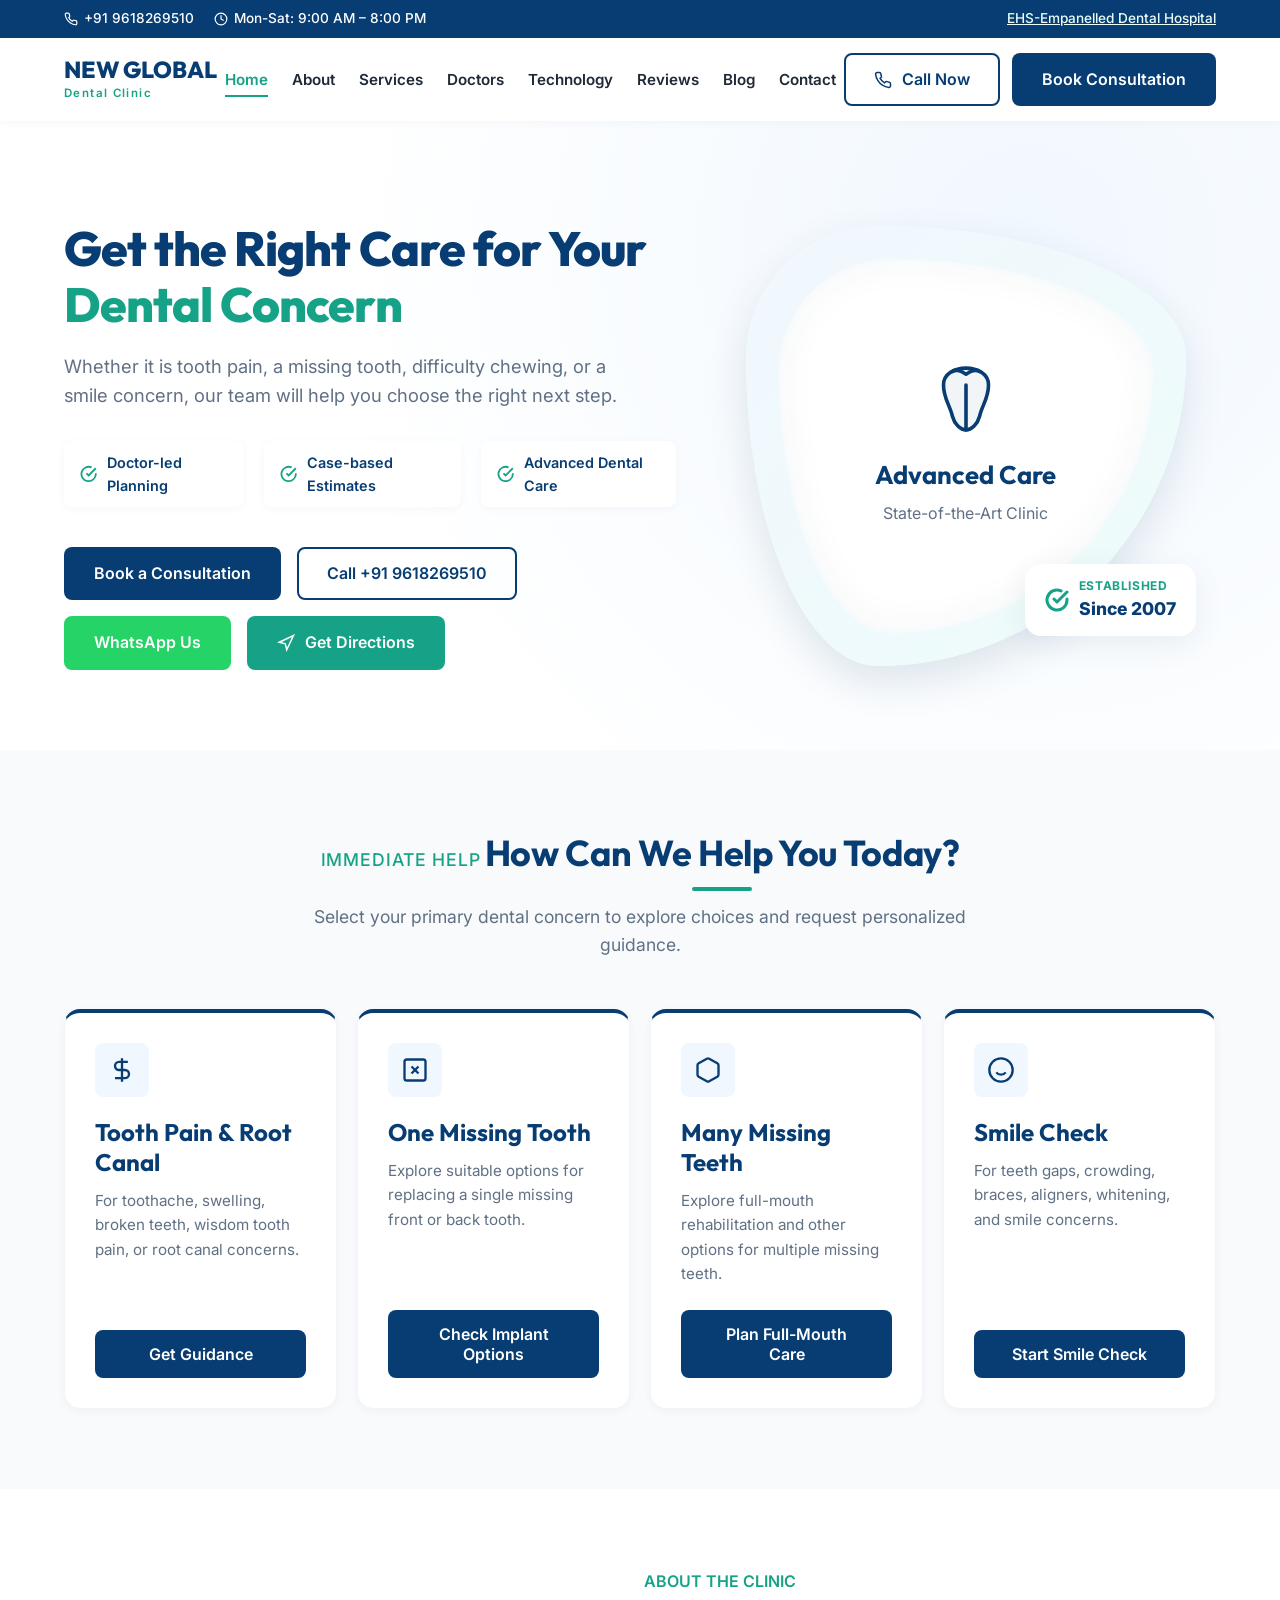
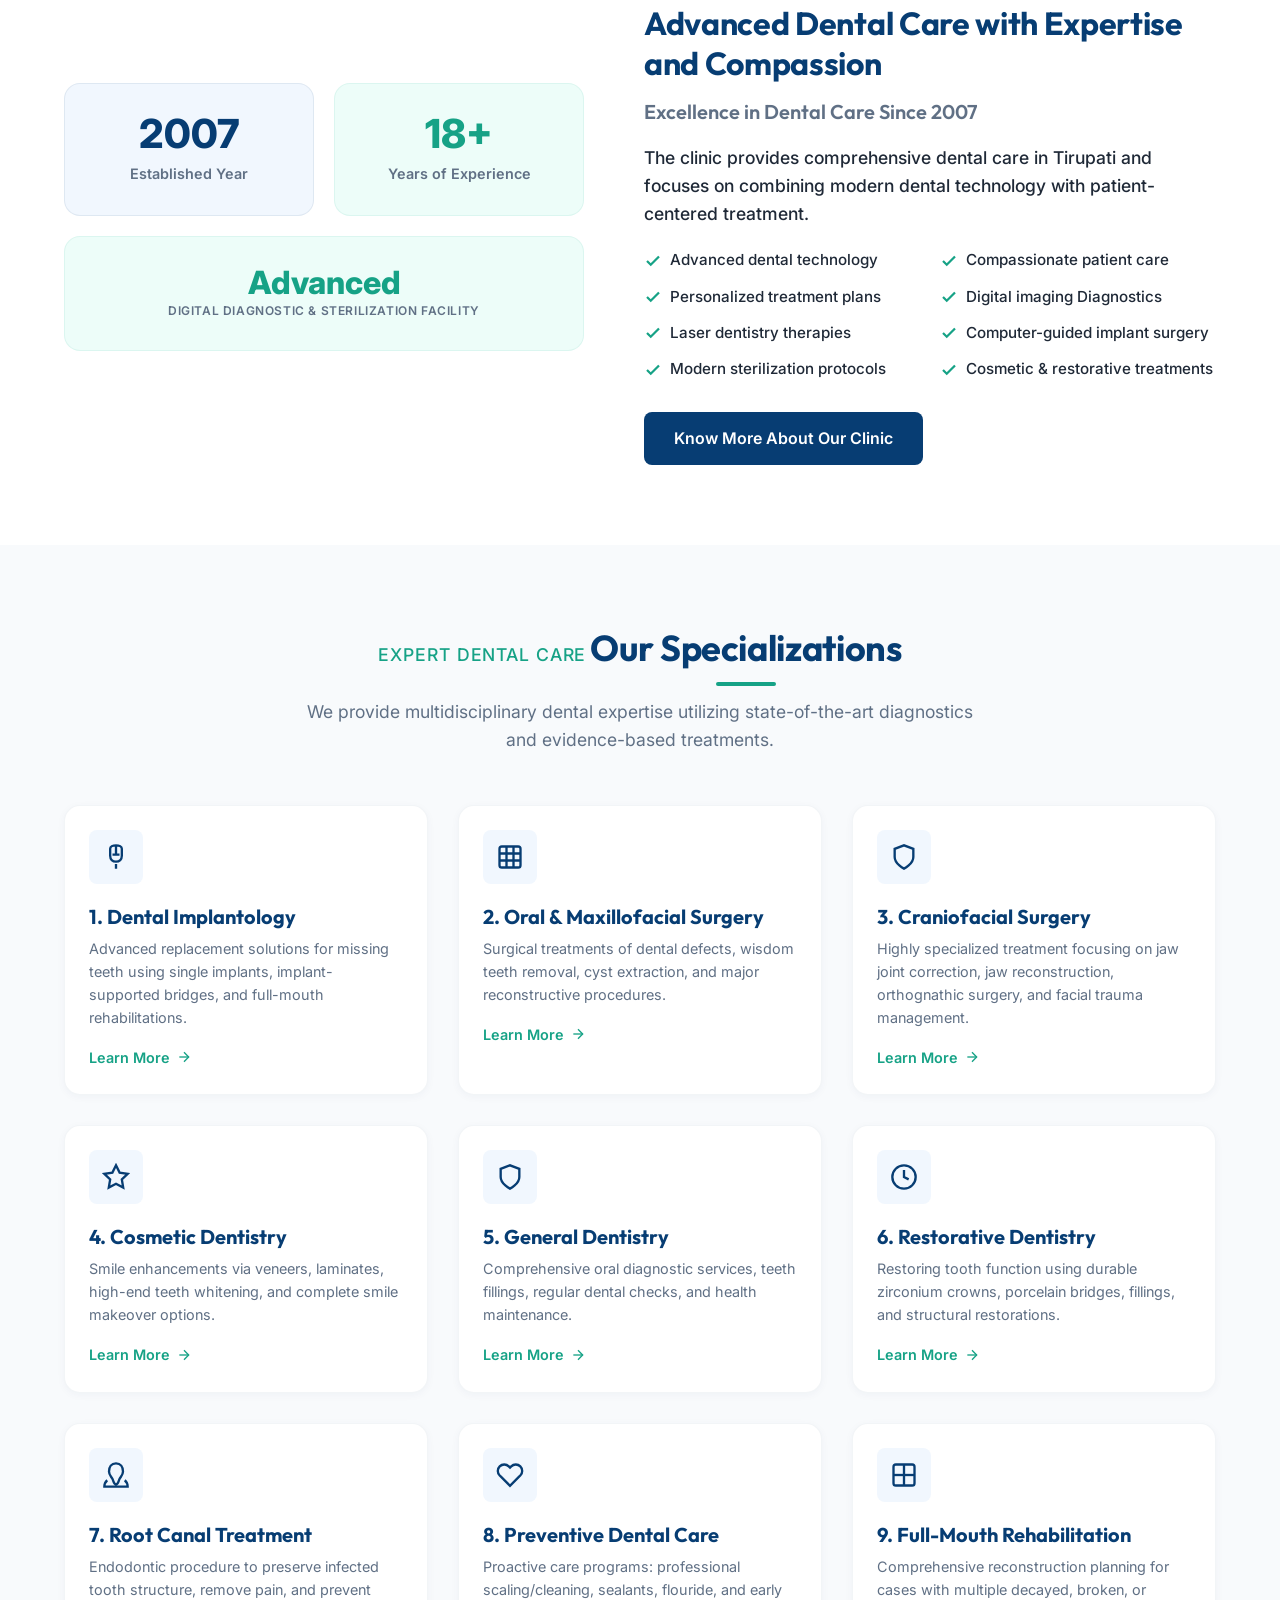
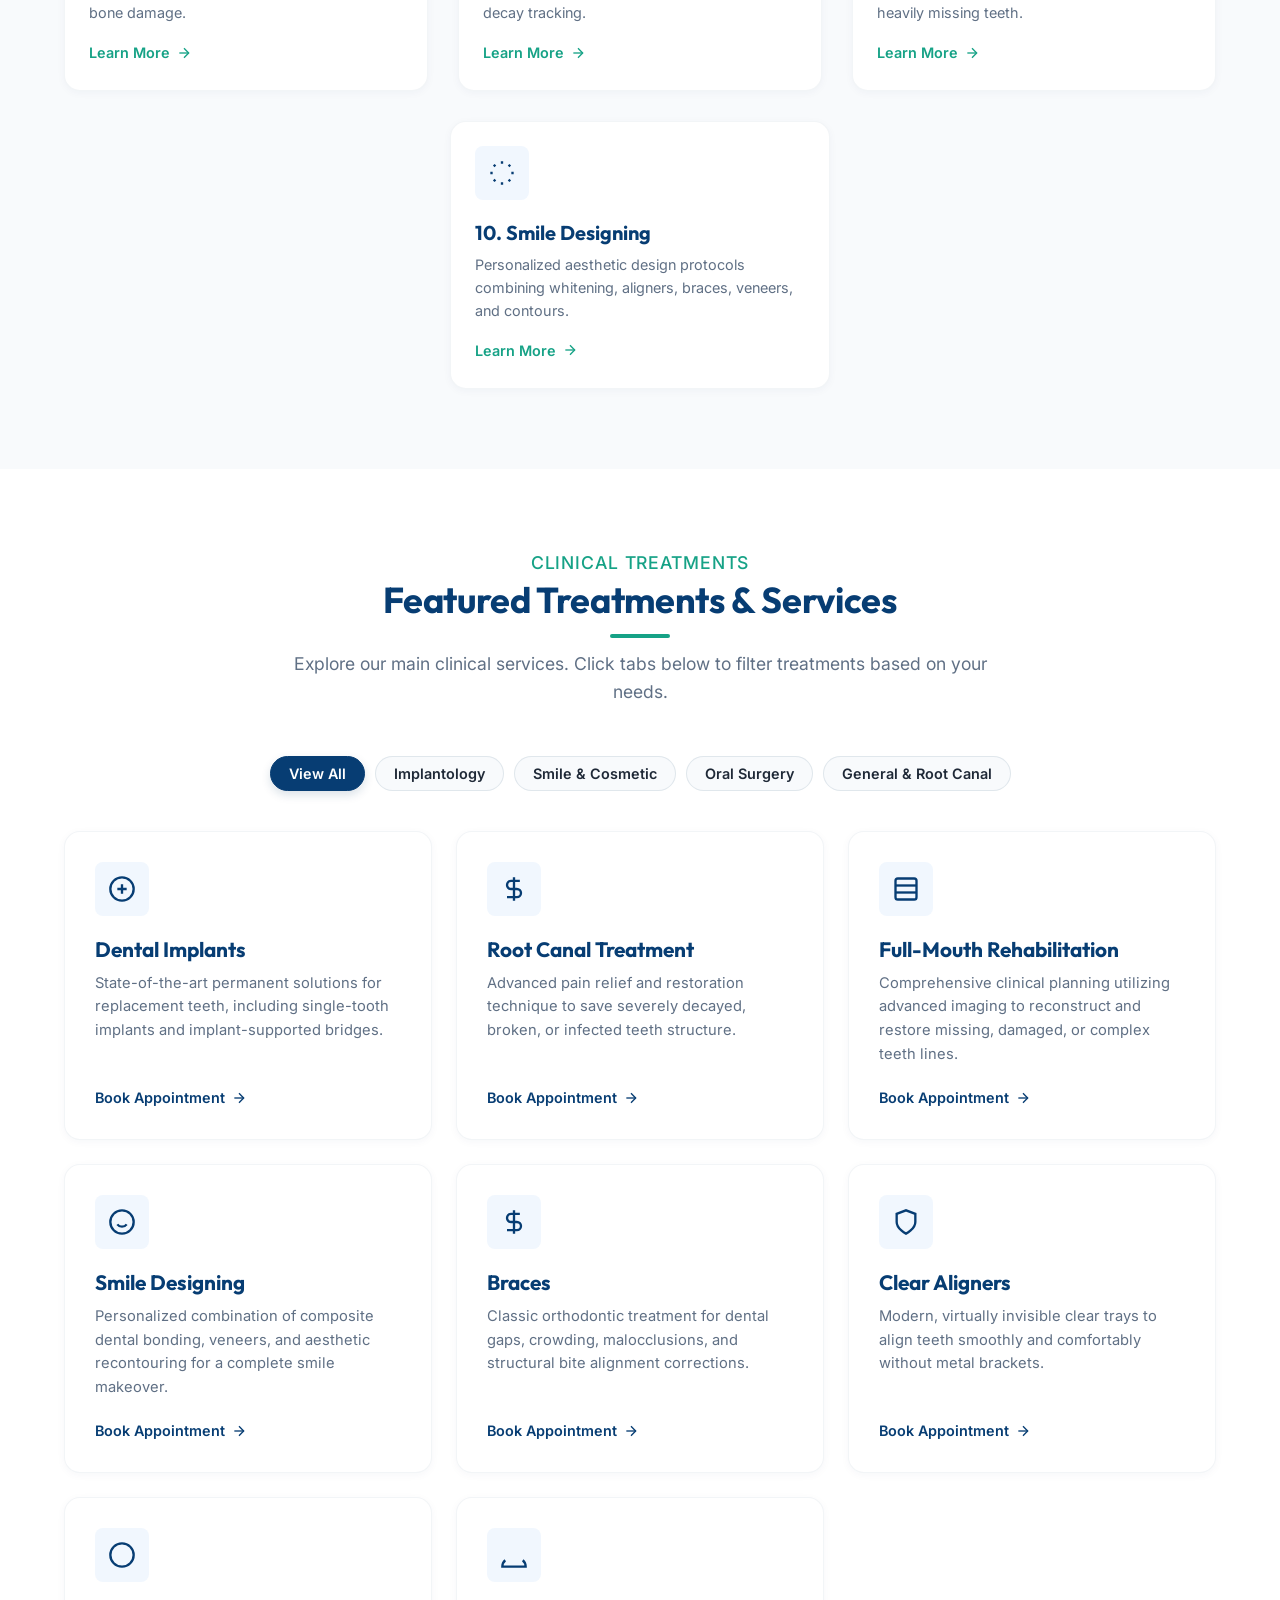
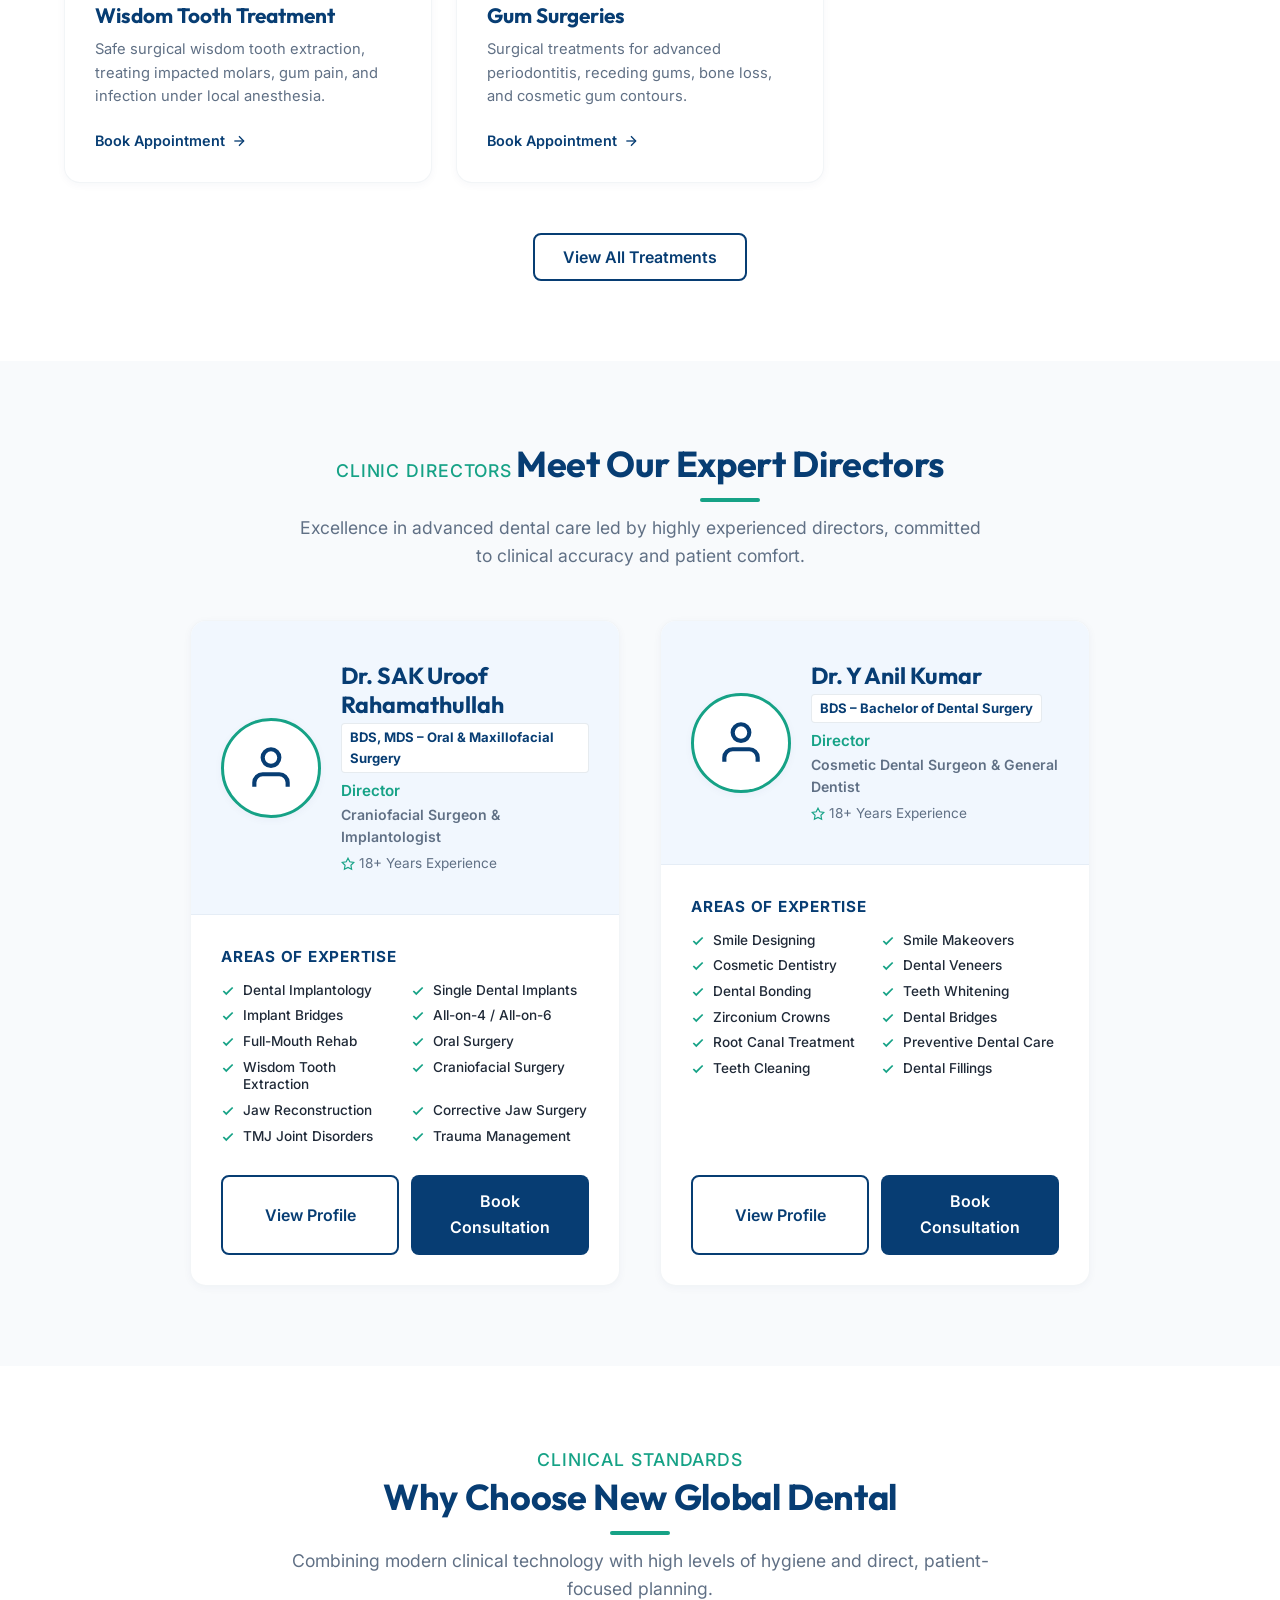
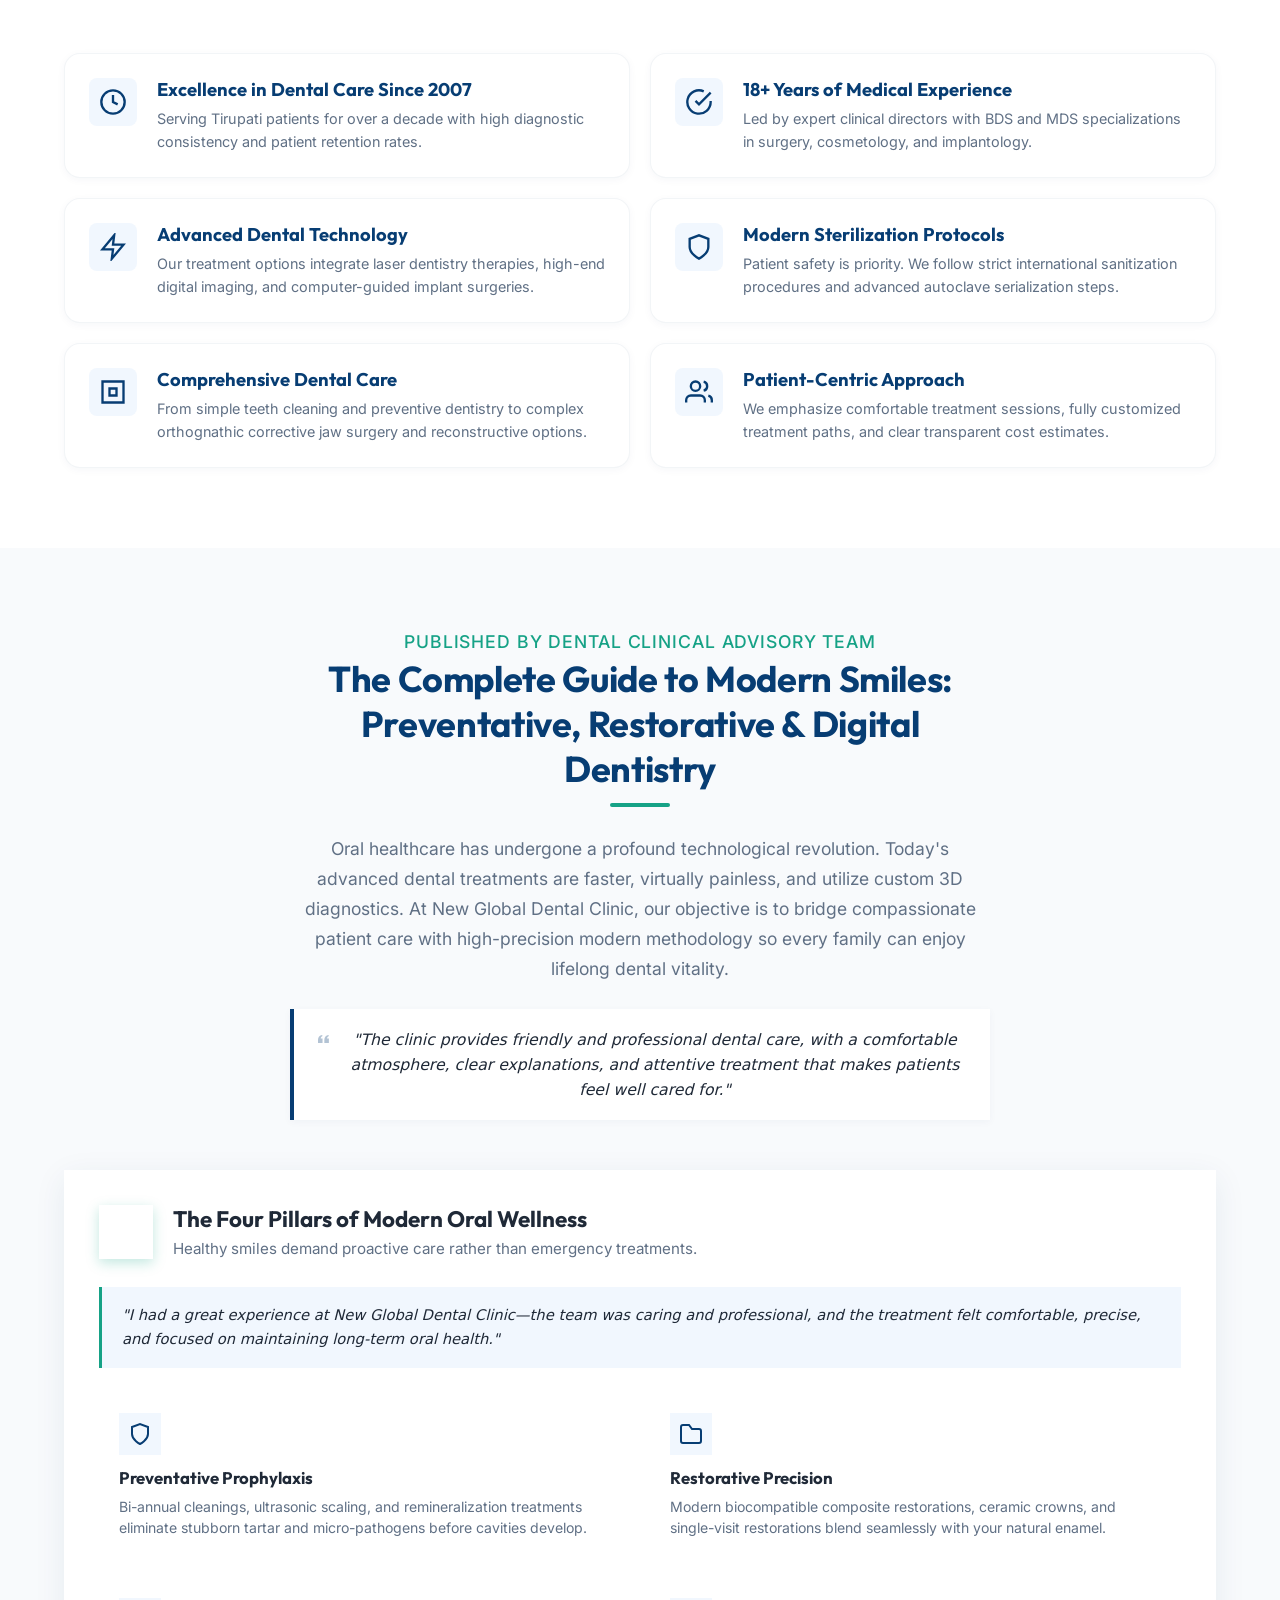
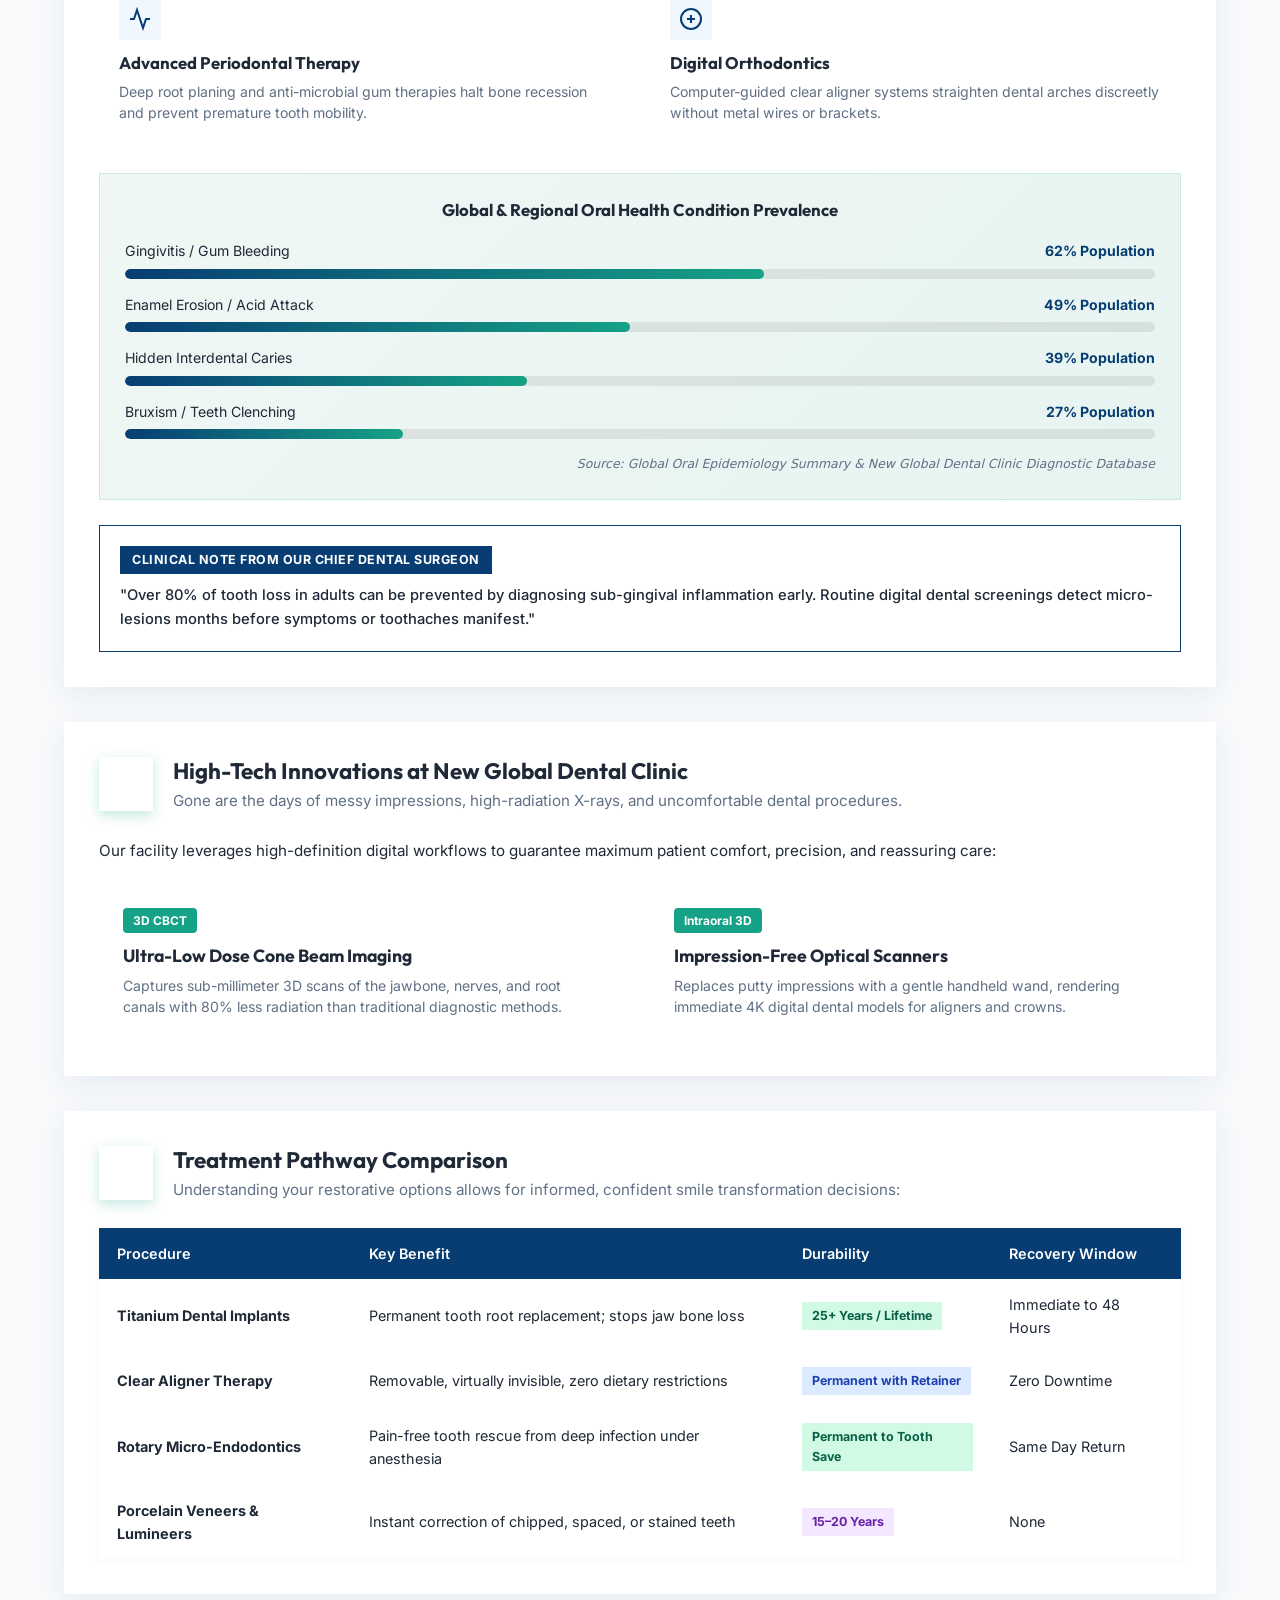
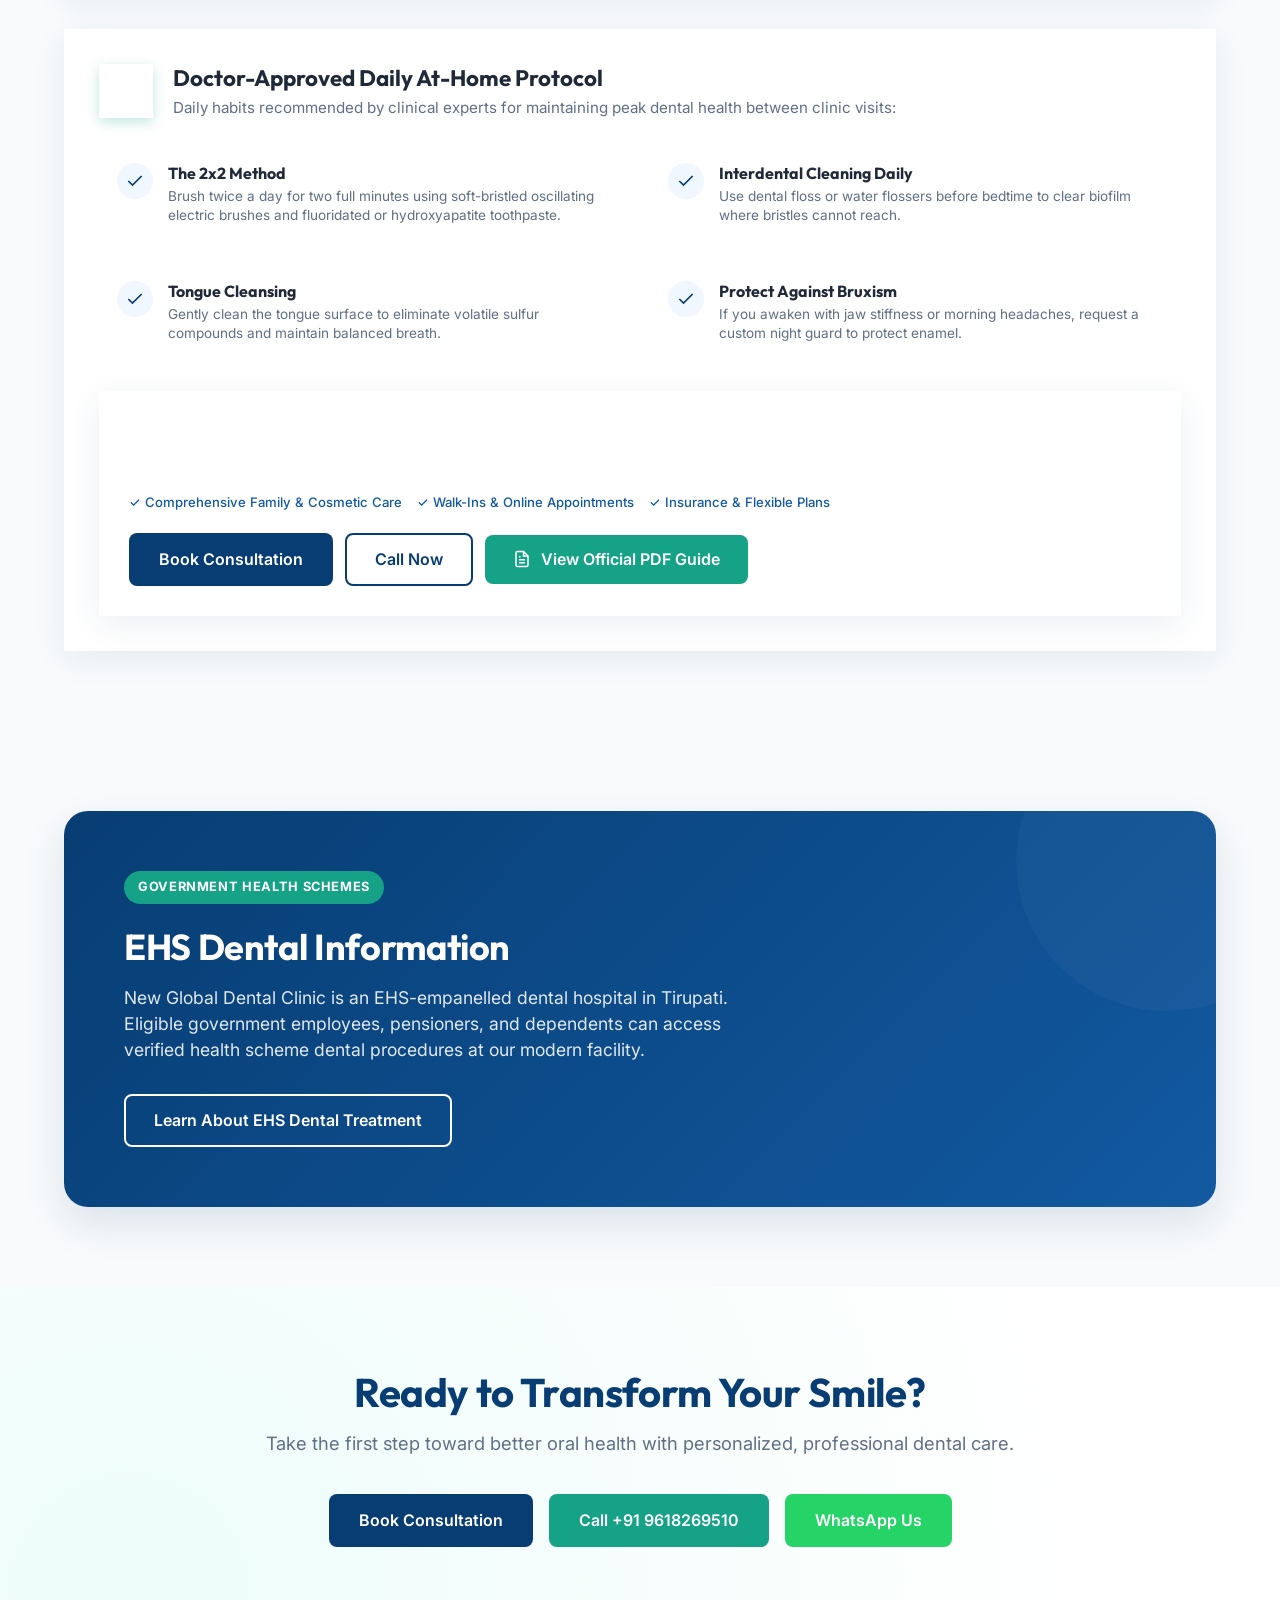
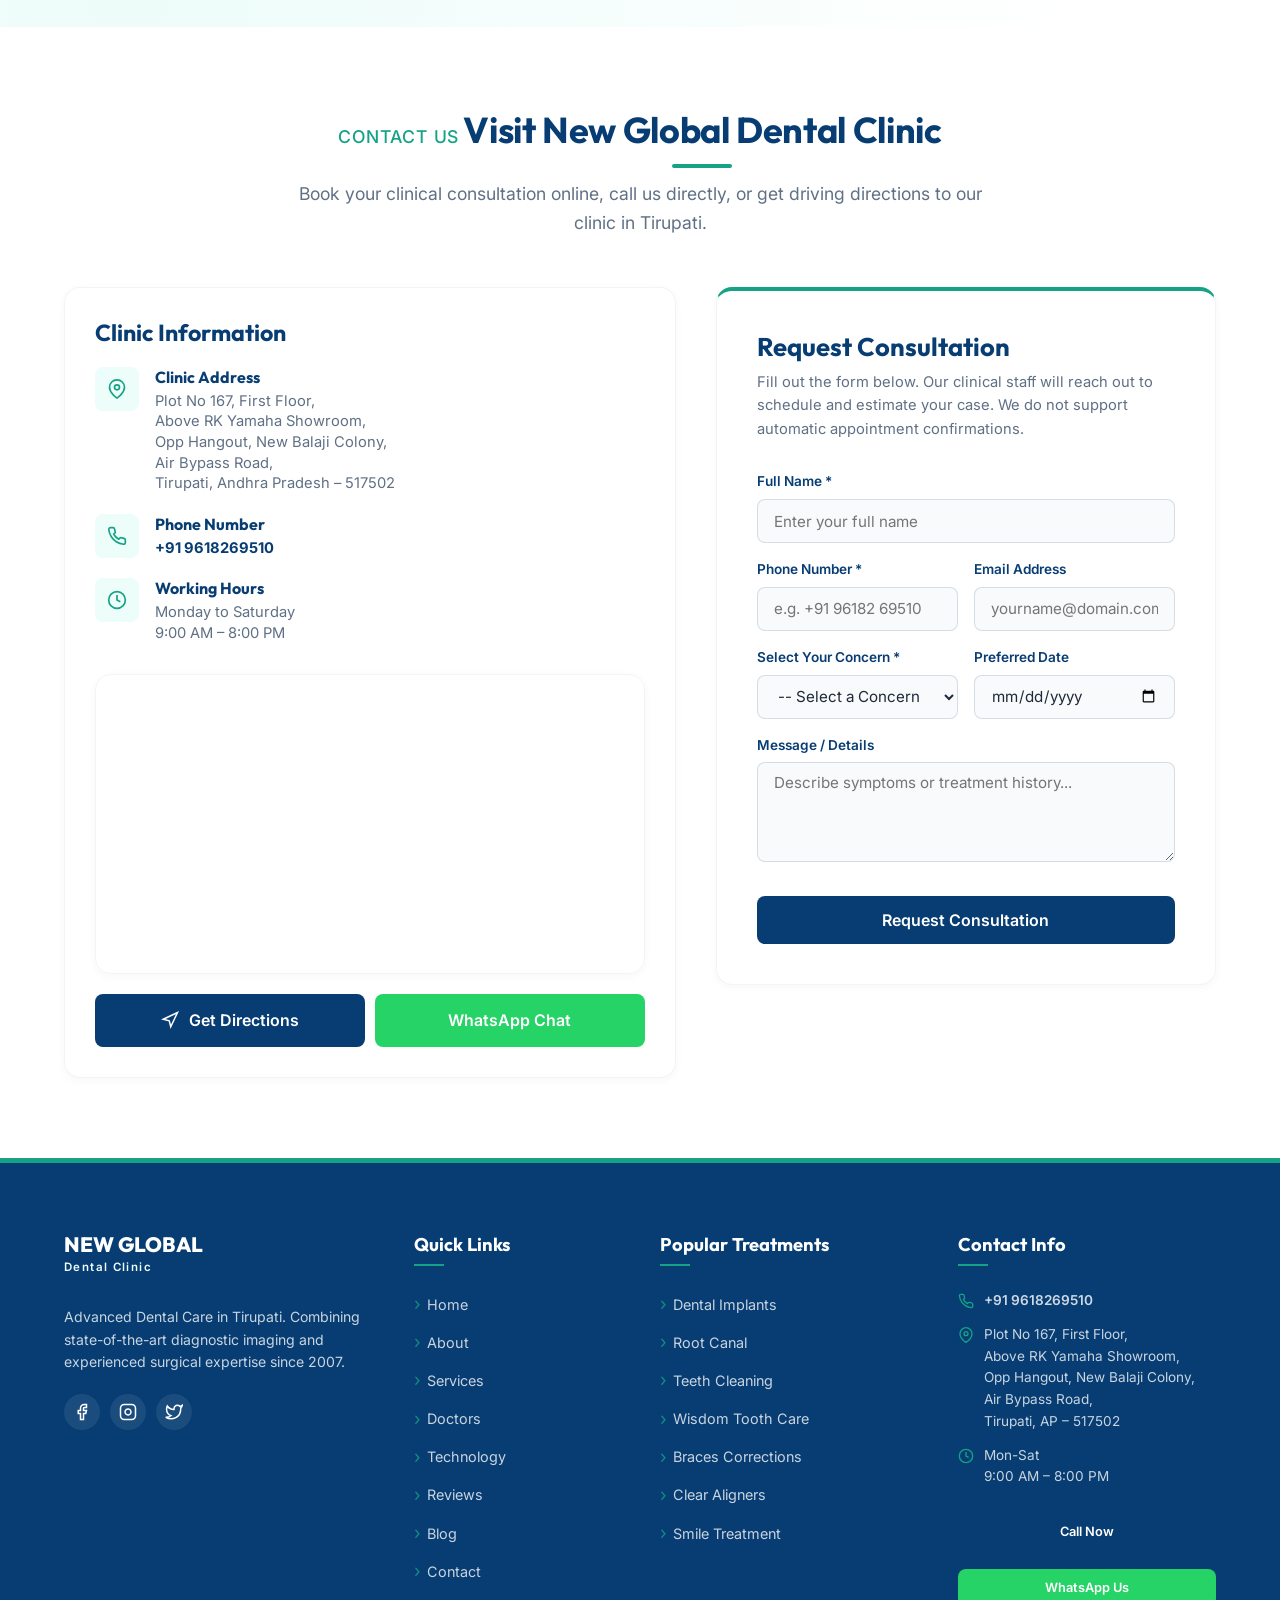
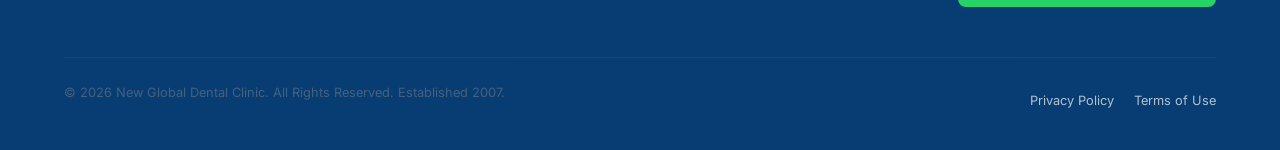
==== commit 1dae2a59: "Organize website into multi-page navigation structure" ====
--- a/index.html
+++ b/index.html
@@ -71,14 +71,14 @@
 
           <!-- Desktop Links -->
           <ul class="nav-links" id="desktop-menu">
-            <li><a href="#home" class="active" id="nav-link-home">Home</a></li>
-            <li><a href="#about" id="nav-link-about">About</a></li>
-            <li><a href="#doctors" id="nav-link-doctors">Doctors</a></li>
-            <li><a href="#specializations" id="nav-link-specializations">Specializations</a></li>
-            <li><a href="#treatments" id="nav-link-treatments">Treatments</a></li>
-            <li><a href="#why-choose-us" id="nav-link-why">Technology</a></li>
-            <li><a href="#ehs" id="nav-link-ehs">Patient Info</a></li>
-            <li><a href="#contact" id="nav-link-contact">Contact</a></li>
+            <li><a href="index.html" class="active" id="nav-link-home">Home</a></li>
+            <li><a href="about.html" id="nav-link-about">About</a></li>
+            <li><a href="services.html" id="nav-link-services">Services</a></li>
+            <li><a href="doctors.html" id="nav-link-doctors">Doctors</a></li>
+            <li><a href="technology.html" id="nav-link-technology">Technology</a></li>
+            <li><a href="reviews.html" id="nav-link-reviews">Reviews</a></li>
+            <li><a href="blog.html" id="nav-link-blog">Blog</a></li>
+            <li><a href="contact.html" id="nav-link-contact">Contact</a></li>
           </ul>
 
           <!-- Desktop CTAs -->
@@ -87,7 +87,7 @@
               <svg width="18" height="18" viewBox="0 0 24 24" fill="none" stroke="currentColor" stroke-width="2"><path d="M22 16.92v3a2 2 0 0 1-2.18 2 19.79 19.79 0 0 1-8.63-3.07 19.5 19.5 0 0 1-6-6 19.79 19.79 0 0 1-3.07-8.67A2 2 0 0 1 4.11 2h3a2 2 0 0 1 2 1.72 12.84 12.84 0 0 0 .7 2.81 2 2 0 0 1-.45 2.11L8.09 9.91a16 16 0 0 0 6 6l1.27-1.27a2 2 0 0 1 2.11-.45 12.84 12.84 0 0 0 2.81.7A2 2 0 0 1 22 16.92z"/></svg>
               Call Now
             </a>
-            <a href="#consultation" class="btn btn-primary" id="nav-btn-consultation">Book Consultation</a>
+            <a href="contact.html" class="btn btn-primary" id="nav-btn-consultation">Book Consultation</a>
           </div>
 
           <!-- Mobile Hamburger Toggle -->
@@ -106,14 +106,14 @@
   <!-- Mobile Drawer Menu Container -->
   <nav class="mobile-nav-drawer" id="mobile-drawer" aria-label="Mobile Navigation" aria-hidden="true">
     <ul class="nav-links">
-      <li><a href="#home" id="mob-link-home">Home</a></li>
-      <li><a href="#about" id="mob-link-about">About</a></li>
-      <li><a href="#doctors" id="mob-link-doctors">Doctors</a></li>
-      <li><a href="#specializations" id="mob-link-specializations">Specializations</a></li>
-      <li><a href="#treatments" id="mob-link-treatments">Treatments</a></li>
-      <li><a href="#why-choose-us" id="mob-link-why">Technology</a></li>
-      <li><a href="#ehs" id="mob-link-ehs">Patient Info</a></li>
-      <li><a href="#contact" id="mob-link-contact">Contact</a></li>
+      <li><a href="index.html" class="active" id="mob-link-home">Home</a></li>
+      <li><a href="about.html" id="mob-link-about">About</a></li>
+      <li><a href="services.html" id="mob-link-services">Services</a></li>
+      <li><a href="doctors.html" id="mob-link-doctors">Doctors</a></li>
+      <li><a href="technology.html" id="mob-link-technology">Technology</a></li>
+      <li><a href="reviews.html" id="mob-link-reviews">Reviews</a></li>
+      <li><a href="blog.html" id="mob-link-blog">Blog</a></li>
+      <li><a href="contact.html" id="mob-link-contact">Contact</a></li>
     </ul>
     <div class="nav-cta">
       <a href="#consultation" class="btn btn-primary" id="mob-btn-consultation">Book Consultation</a>
@@ -805,6 +805,277 @@
     </section>
 
     <!-- ==========================================================================
+         BLOG & CLINICAL GUIDE SECTION (FROM OFFICIAL PATIENT EDUCATION BLUEPRINT)
+         ========================================================================== -->
+    <section class="section blog-section" id="blog">
+      <div class="container">
+        <!-- Section Header -->
+        <div class="section-header text-center">
+          <span class="subheading">Published by Dental Clinical Advisory Team</span>
+          <h2>The Complete Guide to Modern Smiles: Preventative, Restorative & Digital Dentistry</h2>
+          <p class="blog-intro-lead">
+            Oral healthcare has undergone a profound technological revolution. Today's advanced dental treatments are faster, virtually painless, and utilize custom 3D diagnostics. At New Global Dental Clinic, our objective is to bridge compassionate patient care with high-precision modern methodology so every family can enjoy lifelong dental vitality.
+          </p>
+          <div class="blog-hero-quote">
+            <svg width="24" height="24" viewBox="0 0 24 24" fill="var(--primary)" opacity="0.3"><path d="M14.017 21v-7.391c0-5.704 3.731-9.57 8.983-10.609l.995 2.151c-2.432.917-3.995 3.638-3.995 5.849h4v10h-9.983zm-14.017 0v-7.391c0-5.704 3.748-9.57 9-10.609l.996 2.151c-2.433.917-3.996 3.638-3.996 5.849h3.983v10h-9.983z"/></svg>
+            <p><em>"The clinic provides friendly and professional dental care, with a comfortable atmosphere, clear explanations, and attentive treatment that makes patients feel well cared for."</em></p>
+          </div>
+        </div>
+
+        <!-- Main Blog Pillar Card Container -->
+        <div class="blog-guide-container">
+          
+          <!-- Pillar 1: The Four Pillars of Modern Oral Wellness -->
+          <article class="blog-pillar-card">
+            <div class="pillar-header">
+              <span class="pillar-number">01</span>
+              <div>
+                <h3>The Four Pillars of Modern Oral Wellness</h3>
+                <p class="pillar-subtitle">Healthy smiles demand proactive care rather than emergency treatments.</p>
+              </div>
+            </div>
+
+            <div class="pillar-quote-box">
+              <p><em>"I had a great experience at New Global Dental Clinic—the team was caring and professional, and the treatment felt comfortable, precise, and focused on maintaining long-term oral health."</em></p>
+            </div>
+
+            <div class="four-pillars-grid">
+              <div class="pillar-item">
+                <div class="pillar-icon-box">
+                  <svg width="24" height="24" viewBox="0 0 24 24" fill="none" stroke="currentColor" stroke-width="2"><path d="M12 22s8-4 8-10V5l-8-3-8 3v7c0 6 8 10 8 10z"/></svg>
+                </div>
+                <h4>Preventative Prophylaxis</h4>
+                <p>Bi-annual cleanings, ultrasonic scaling, and remineralization treatments eliminate stubborn tartar and micro-pathogens before cavities develop.</p>
+              </div>
+
+              <div class="pillar-item">
+                <div class="pillar-icon-box">
+                  <svg width="24" height="24" viewBox="0 0 24 24" fill="none" stroke="currentColor" stroke-width="2"><path d="M20 7h-7L10 3H4a2 2 0 0 0-2 2v14a2 2 0 0 0 2 2h16a2 2 0 0 0 2-2V9a2 2 0 0 0-2-2z"/></svg>
+                </div>
+                <h4>Restorative Precision</h4>
+                <p>Modern biocompatible composite restorations, ceramic crowns, and single-visit restorations blend seamlessly with your natural enamel.</p>
+              </div>
+
+              <div class="pillar-item">
+                <div class="pillar-icon-box">
+                  <svg width="24" height="24" viewBox="0 0 24 24" fill="none" stroke="currentColor" stroke-width="2"><path d="M22 12h-4l-3 9L9 3l-3 9H2"/></svg>
+                </div>
+                <h4>Advanced Periodontal Therapy</h4>
+                <p>Deep root planing and anti-microbial gum therapies halt bone recession and prevent premature tooth mobility.</p>
+              </div>
+
+              <div class="pillar-item">
+                <div class="pillar-icon-box">
+                  <svg width="24" height="24" viewBox="0 0 24 24" fill="none" stroke="currentColor" stroke-width="2"><circle cx="12" cy="12" r="10"/><path d="M12 8v8M8 12h8"/></svg>
+                </div>
+                <h4>Digital Orthodontics</h4>
+                <p>Computer-guided clear aligner systems straighten dental arches discreetly without metal wires or brackets.</p>
+              </div>
+            </div>
+
+            <!-- Population Oral Prevalence Data Chart -->
+            <div class="prevalence-chart-container">
+              <h4 class="chart-title">Global & Regional Oral Health Condition Prevalence</h4>
+              <div class="stat-bar-group">
+                <div class="stat-bar-item">
+                  <div class="stat-info">
+                    <span>Gingivitis / Gum Bleeding</span>
+                    <strong class="stat-percent">62% Population</strong>
+                  </div>
+                  <div class="bar-bg"><div class="bar-fill" style="width: 62%;"></div></div>
+                </div>
+
+                <div class="stat-bar-item">
+                  <div class="stat-info">
+                    <span>Enamel Erosion / Acid Attack</span>
+                    <strong class="stat-percent">49% Population</strong>
+                  </div>
+                  <div class="bar-bg"><div class="bar-fill" style="width: 49%;"></div></div>
+                </div>
+
+                <div class="stat-bar-item">
+                  <div class="stat-info">
+                    <span>Hidden Interdental Caries</span>
+                    <strong class="stat-percent">39% Population</strong>
+                  </div>
+                  <div class="bar-bg"><div class="bar-fill" style="width: 39%;"></div></div>
+                </div>
+
+                <div class="stat-bar-item">
+                  <div class="stat-info">
+                    <span>Bruxism / Teeth Clenching</span>
+                    <strong class="stat-percent">27% Population</strong>
+                  </div>
+                  <div class="bar-bg"><div class="bar-fill" style="width: 27%;"></div></div>
+                </div>
+              </div>
+              <p class="chart-source">Source: Global Oral Epidemiology Summary & New Global Dental Clinic Diagnostic Database</p>
+            </div>
+
+            <!-- Chief Dental Surgeon Callout -->
+            <div class="surgeon-note-box">
+              <div class="surgeon-badge">Clinical Note from Our Chief Dental Surgeon</div>
+              <p>"Over 80% of tooth loss in adults can be prevented by diagnosing sub-gingival inflammation early. Routine digital dental screenings detect micro-lesions months before symptoms or toothaches manifest."</p>
+            </div>
+          </article>
+
+          <!-- Pillar 2: High-Tech Innovations at New Global Dental Clinic -->
+          <article class="blog-pillar-card">
+            <div class="pillar-header">
+              <span class="pillar-number">02</span>
+              <div>
+                <h3>High-Tech Innovations at New Global Dental Clinic</h3>
+                <p class="pillar-subtitle">Gone are the days of messy impressions, high-radiation X-rays, and uncomfortable dental procedures.</p>
+              </div>
+            </div>
+            
+            <p class="hitech-intro">Our facility leverages high-definition digital workflows to guarantee maximum patient comfort, precision, and reassuring care:</p>
+
+            <div class="hitech-grid">
+              <div class="hitech-card">
+                <div class="hitech-badge">3D CBCT</div>
+                <h4>Ultra-Low Dose Cone Beam Imaging</h4>
+                <p>Captures sub-millimeter 3D scans of the jawbone, nerves, and root canals with 80% less radiation than traditional diagnostic methods.</p>
+              </div>
+
+              <div class="hitech-card">
+                <div class="hitech-badge">Intraoral 3D</div>
+                <h4>Impression-Free Optical Scanners</h4>
+                <p>Replaces putty impressions with a gentle handheld wand, rendering immediate 4K digital dental models for aligners and crowns.</p>
+              </div>
+            </div>
+          </article>
+
+          <!-- Pillar 3: Treatment Pathway Comparison -->
+          <article class="blog-pillar-card">
+            <div class="pillar-header">
+              <span class="pillar-number">03</span>
+              <div>
+                <h3>Treatment Pathway Comparison</h3>
+                <p class="pillar-subtitle">Understanding your restorative options allows for informed, confident smile transformation decisions:</p>
+              </div>
+            </div>
+
+            <div class="table-responsive">
+              <table class="blog-comparison-table">
+                <thead>
+                  <tr>
+                    <th>Procedure</th>
+                    <th>Key Benefit</th>
+                    <th>Durability</th>
+                    <th>Recovery Window</th>
+                  </tr>
+                </thead>
+                <tbody>
+                  <tr>
+                    <td><strong>Titanium Dental Implants</strong></td>
+                    <td>Permanent tooth root replacement; stops jaw bone loss</td>
+                    <td><span class="tag-badge tag-green">25+ Years / Lifetime</span></td>
+                    <td>Immediate to 48 Hours</td>
+                  </tr>
+                  <tr>
+                    <td><strong>Clear Aligner Therapy</strong></td>
+                    <td>Removable, virtually invisible, zero dietary restrictions</td>
+                    <td><span class="tag-badge tag-blue">Permanent with Retainer</span></td>
+                    <td>Zero Downtime</td>
+                  </tr>
+                  <tr>
+                    <td><strong>Rotary Micro-Endodontics</strong></td>
+                    <td>Pain-free tooth rescue from deep infection under anesthesia</td>
+                    <td><span class="tag-badge tag-green">Permanent to Tooth Save</span></td>
+                    <td>Same Day Return</td>
+                  </tr>
+                  <tr>
+                    <td><strong>Porcelain Veneers & Lumineers</strong></td>
+                    <td>Instant correction of chipped, spaced, or stained teeth</td>
+                    <td><span class="tag-badge tag-purple">15–20 Years</span></td>
+                    <td>None</td>
+                  </tr>
+                </tbody>
+              </table>
+            </div>
+          </article>
+
+          <!-- Pillar 4: Doctor-Approved Daily At-Home Protocol -->
+          <article class="blog-pillar-card">
+            <div class="pillar-header">
+              <span class="pillar-number">04</span>
+              <div>
+                <h3>Doctor-Approved Daily At-Home Protocol</h3>
+                <p class="pillar-subtitle">Daily habits recommended by clinical experts for maintaining peak dental health between clinic visits:</p>
+              </div>
+            </div>
+
+            <div class="home-protocol-grid">
+              <div class="protocol-card">
+                <div class="protocol-icon">
+                  <svg width="20" height="20" viewBox="0 0 24 24" fill="none" stroke="currentColor" stroke-width="2"><polyline points="20 6 9 17 4 12"/></svg>
+                </div>
+                <div>
+                  <h4>The 2x2 Method</h4>
+                  <p>Brush twice a day for two full minutes using soft-bristled oscillating electric brushes and fluoridated or hydroxyapatite toothpaste.</p>
+                </div>
+              </div>
+
+              <div class="protocol-card">
+                <div class="protocol-icon">
+                  <svg width="20" height="20" viewBox="0 0 24 24" fill="none" stroke="currentColor" stroke-width="2"><polyline points="20 6 9 17 4 12"/></svg>
+                </div>
+                <div>
+                  <h4>Interdental Cleaning Daily</h4>
+                  <p>Use dental floss or water flossers before bedtime to clear biofilm where bristles cannot reach.</p>
+                </div>
+              </div>
+
+              <div class="protocol-card">
+                <div class="protocol-icon">
+                  <svg width="20" height="20" viewBox="0 0 24 24" fill="none" stroke="currentColor" stroke-width="2"><polyline points="20 6 9 17 4 12"/></svg>
+                </div>
+                <div>
+                  <h4>Tongue Cleansing</h4>
+                  <p>Gently clean the tongue surface to eliminate volatile sulfur compounds and maintain balanced breath.</p>
+                </div>
+              </div>
+
+              <div class="protocol-card">
+                <div class="protocol-icon">
+                  <svg width="20" height="20" viewBox="0 0 24 24" fill="none" stroke="currentColor" stroke-width="2"><polyline points="20 6 9 17 4 12"/></svg>
+                </div>
+                <div>
+                  <h4>Protect Against Bruxism</h4>
+                  <p>If you awaken with jaw stiffness or morning headaches, request a custom night guard to protect enamel.</p>
+                </div>
+              </div>
+            </div>
+
+            <!-- Download PDF & Consultation CTA Box -->
+            <div class="blog-cta-banner">
+              <div class="cta-banner-content">
+                <h3>Ready to Transform Your Smile?</h3>
+                <p>Book your comprehensive oral assessment, 3D digital scan, and consultation with our dental specialists today.</p>
+                <div class="cta-tags-row">
+                  <span>✓ Comprehensive Family & Cosmetic Care</span>
+                  <span>✓ Walk-Ins & Online Appointments</span>
+                  <span>✓ Insurance & Flexible Plans</span>
+                </div>
+              </div>
+              <div class="cta-banner-actions">
+                <a href="#consultation" class="btn btn-primary" id="btn-blog-book">Book Consultation</a>
+                <a href="tel:+919618269510" class="btn btn-outline-primary" id="btn-blog-call">Call Now</a>
+                <a href="blog.pdf" target="_blank" class="btn btn-dark-pdf" id="btn-blog-pdf">
+                  <svg width="18" height="18" viewBox="0 0 24 24" fill="none" stroke="currentColor" stroke-width="2"><path d="M14 2H6a2 2 0 0 0-2 2v16a2 2 0 0 0 2 2h12a2 2 0 0 0 2-2V8z"/><polyline points="14 2 14 8 20 8"/><line x1="16" y1="13" x2="8" y2="13"/><line x1="16" y1="17" x2="8" y2="17"/><polyline points="10 9 9 9 8 9"/></svg>
+                  View Official PDF Guide
+                </a>
+              </div>
+            </div>
+
+          </article>
+
+        </div>
+      </div>
+    </section>
+
+    <!-- ==========================================================================
          EHS DENTAL SCHEME SECTION
          ========================================================================== -->
     <section class="section alt-bg" id="ehs">
@@ -1015,12 +1286,14 @@
         <div>
           <h3>Quick Links</h3>
           <ul class="footer-links">
-            <li><a href="#home" id="foot-link-home">Home</a></li>
-            <li><a href="#about" id="foot-link-about">About</a></li>
-            <li><a href="#doctors" id="foot-link-doctors">Doctors</a></li>
-            <li><a href="#specializations" id="foot-link-specializations">Specializations</a></li>
-            <li><a href="#treatments" id="foot-link-treatments">Treatments</a></li>
-            <li><a href="#contact" id="foot-link-contact">Contact</a></li>
+            <li><a href="index.html" id="foot-link-home">Home</a></li>
+            <li><a href="about.html" id="foot-link-about">About</a></li>
+            <li><a href="services.html" id="foot-link-services">Services</a></li>
+            <li><a href="doctors.html" id="foot-link-doctors">Doctors</a></li>
+            <li><a href="technology.html" id="foot-link-technology">Technology</a></li>
+            <li><a href="reviews.html" id="foot-link-reviews">Reviews</a></li>
+            <li><a href="blog.html" id="foot-link-blog">Blog</a></li>
+            <li><a href="contact.html" id="foot-link-contact">Contact</a></li>
           </ul>
         </div>
 
@@ -1028,13 +1301,13 @@
         <div>
           <h3>Popular Treatments</h3>
           <ul class="footer-links">
-            <li><a href="#treatments" class="prefill-trigger" data-treatment="Dental Implant">Dental Implants</a></li>
-            <li><a href="#treatments" class="prefill-trigger" data-treatment="Root Canal">Root Canal</a></li>
-            <li><a href="#treatments" class="prefill-trigger" data-treatment="Teeth Cleaning">Teeth Cleaning</a></li>
-            <li><a href="#treatments" class="prefill-trigger" data-treatment="Wisdom Tooth">Wisdom Tooth Care</a></li>
-            <li><a href="#treatments" class="prefill-trigger" data-treatment="Braces">Braces Corrections</a></li>
-            <li><a href="#treatments" class="prefill-trigger" data-treatment="Clear Aligners">Clear Aligners</a></li>
-            <li><a href="#treatments" class="prefill-trigger" data-treatment="Smile Designing">Smile Treatment</a></li>
+            <li><a href="services.html">Dental Implants</a></li>
+            <li><a href="services.html">Root Canal</a></li>
+            <li><a href="services.html">Teeth Cleaning</a></li>
+            <li><a href="services.html">Wisdom Tooth Care</a></li>
+            <li><a href="services.html">Braces Corrections</a></li>
+            <li><a href="services.html">Clear Aligners</a></li>
+            <li><a href="services.html">Smile Treatment</a></li>
           </ul>
         </div>
 
--- a/css/style.css
+++ b/css/style.css
@@ -1588,3 +1588,638 @@
     font-size: 1.75rem;
   }
 }
+
+/* ==========================================================================
+   BLOG & PATIENT EDUCATION CLINICAL GUIDE STYLES
+   ========================================================================== */
+.blog-section {
+  background-color: #f8fafc;
+}
+
+.blog-intro-lead {
+  max-width: 850px;
+  margin: 15px auto 25px auto;
+  font-size: 1.05rem;
+  line-height: 1.7;
+  color: var(--text-dark);
+}
+
+.blog-hero-quote {
+  background: var(--white);
+  border-left: 4px solid var(--primary);
+  border-radius: var(--radius-md);
+  padding: 18px 24px;
+  max-width: 800px;
+  margin: 0 auto 40px auto;
+  display: flex;
+  align-items: flex-start;
+  gap: 15px;
+  box-shadow: var(--shadow-sm);
+}
+
+.blog-hero-quote p {
+  margin: 0;
+  font-size: 0.98rem;
+  color: var(--primary-dark);
+  line-height: 1.6;
+}
+
+.blog-guide-container {
+  display: flex;
+  flex-direction: column;
+  gap: 35px;
+}
+
+.blog-pillar-card {
+  background: var(--white);
+  border: 1px solid var(--border-color);
+  border-radius: var(--radius-lg);
+  padding: 35px;
+  box-shadow: var(--shadow-md);
+  transition: transform var(--transition-normal), box-shadow var(--transition-normal);
+}
+
+.blog-pillar-card:hover {
+  box-shadow: var(--shadow-lg);
+}
+
+.pillar-header {
+  display: flex;
+  align-items: flex-start;
+  gap: 20px;
+  margin-bottom: 25px;
+}
+
+.pillar-number {
+  font-size: 1.75rem;
+  font-weight: 800;
+  color: var(--white);
+  background: linear-gradient(135deg, var(--primary) 0%, var(--primary-dark) 100%);
+  width: 54px;
+  height: 54px;
+  border-radius: var(--radius-md);
+  display: flex;
+  align-items: center;
+  justify-content: center;
+  flex-shrink: 0;
+  box-shadow: 0 4px 12px rgba(15, 164, 132, 0.25);
+}
+
+.pillar-header h3 {
+  font-size: 1.4rem;
+  color: var(--dark);
+  margin-bottom: 4px;
+}
+
+.pillar-subtitle {
+  font-size: 0.95rem;
+  color: var(--text-muted);
+  margin: 0;
+}
+
+.pillar-quote-box {
+  background: var(--primary-bg);
+  border-radius: var(--radius-md);
+  padding: 16px 20px;
+  margin-bottom: 25px;
+  border-left: 3px solid var(--secondary);
+}
+
+.pillar-quote-box p {
+  margin: 0;
+  font-size: 0.92rem;
+  color: var(--text-dark);
+}
+
+/* 4 Pillars Grid */
+.four-pillars-grid {
+  display: grid;
+  grid-template-columns: repeat(2, 1fr);
+  gap: 20px;
+  margin-bottom: 30px;
+}
+
+.pillar-item {
+  background: var(--surface);
+  border: 1px solid var(--border-color);
+  border-radius: var(--radius-md);
+  padding: 20px;
+  transition: border-color var(--transition-fast);
+}
+
+.pillar-item:hover {
+  border-color: var(--primary-light);
+}
+
+.pillar-icon-box {
+  width: 42px;
+  height: 42px;
+  background: var(--primary-bg);
+  color: var(--primary);
+  border-radius: var(--radius-sm);
+  display: flex;
+  align-items: center;
+  justify-content: center;
+  margin-bottom: 12px;
+}
+
+.pillar-item h4 {
+  font-size: 1.05rem;
+  color: var(--dark);
+  margin-bottom: 8px;
+}
+
+.pillar-item p {
+  font-size: 0.88rem;
+  color: var(--text-muted);
+  line-height: 1.5;
+  margin: 0;
+}
+
+/* Prevalence Bar Chart */
+.prevalence-chart-container {
+  background: linear-gradient(135deg, #f0f7f5 0%, #e6f4f1 100%);
+  border-radius: var(--radius-md);
+  padding: 25px;
+  margin-bottom: 25px;
+  border: 1px solid rgba(15, 164, 132, 0.15);
+}
+
+.chart-title {
+  font-size: 1.05rem;
+  color: var(--dark);
+  margin-bottom: 20px;
+  text-align: center;
+}
+
+.stat-bar-group {
+  display: flex;
+  flex-direction: column;
+  gap: 15px;
+}
+
+.stat-bar-item {
+  display: flex;
+  flex-direction: column;
+  gap: 6px;
+}
+
+.stat-info {
+  display: flex;
+  justify-content: space-between;
+  font-size: 0.88rem;
+  color: var(--text-dark);
+}
+
+.stat-percent {
+  font-weight: 700;
+  color: var(--primary);
+}
+
+.bar-bg {
+  height: 10px;
+  background: rgba(0, 0, 0, 0.08);
+  border-radius: 5px;
+  overflow: hidden;
+}
+
+.bar-fill {
+  height: 100%;
+  background: linear-gradient(90deg, var(--primary) 0%, var(--secondary) 100%);
+  border-radius: 5px;
+  transition: width 1s ease;
+}
+
+.chart-source {
+  font-size: 0.78rem;
+  color: var(--text-muted);
+  text-align: right;
+  margin-top: 15px;
+  margin-bottom: 0;
+  font-style: italic;
+}
+
+/* Surgeon Note Box */
+.surgeon-note-box {
+  background: #ffffff;
+  border: 1.5px solid var(--primary);
+  border-radius: var(--radius-md);
+  padding: 20px;
+  position: relative;
+}
+
+.surgeon-badge {
+  display: inline-block;
+  background: var(--primary);
+  color: #ffffff;
+  font-size: 0.78rem;
+  font-weight: 700;
+  padding: 4px 12px;
+  border-radius: var(--radius-full);
+  margin-bottom: 10px;
+  text-transform: uppercase;
+  letter-spacing: 0.5px;
+}
+
+.surgeon-note-box p {
+  margin: 0;
+  font-size: 0.92rem;
+  color: var(--dark);
+  line-height: 1.6;
+  font-weight: 500;
+}
+
+/* High-Tech Grid */
+.hitech-intro {
+  font-size: 0.95rem;
+  color: var(--text-dark);
+  margin-bottom: 20px;
+}
+
+.hitech-grid {
+  display: grid;
+  grid-template-columns: repeat(2, 1fr);
+  gap: 20px;
+}
+
+.hitech-card {
+  background: var(--surface);
+  border: 1px solid var(--border-color);
+  border-radius: var(--radius-md);
+  padding: 24px;
+  transition: transform var(--transition-normal);
+}
+
+.hitech-card:hover {
+  transform: translateY(-4px);
+  border-color: var(--primary);
+}
+
+.hitech-badge {
+  display: inline-block;
+  background: var(--secondary);
+  color: #ffffff;
+  font-size: 0.75rem;
+  font-weight: 700;
+  padding: 3px 10px;
+  border-radius: 4px;
+  margin-bottom: 12px;
+}
+
+.hitech-card h4 {
+  font-size: 1.1rem;
+  color: var(--dark);
+  margin-bottom: 8px;
+}
+
+.hitech-card p {
+  font-size: 0.88rem;
+  color: var(--text-muted);
+  line-height: 1.5;
+  margin: 0;
+}
+
+/* Blog Comparison Table */
+.blog-comparison-table {
+  width: 100%;
+  border-collapse: collapse;
+  font-size: 0.9rem;
+  background: #ffffff;
+  border-radius: var(--radius-md);
+  overflow: hidden;
+  box-shadow: var(--shadow-sm);
+}
+
+.blog-comparison-table th,
+.blog-comparison-table td {
+  padding: 14px 18px;
+  text-align: left;
+  border-bottom: 1px solid var(--border-color);
+}
+
+.blog-comparison-table th {
+  background: var(--primary);
+  color: #ffffff;
+  font-weight: 600;
+  font-size: 0.9rem;
+}
+
+.tag-badge {
+  display: inline-block;
+  padding: 4px 10px;
+  border-radius: var(--radius-full);
+  font-size: 0.78rem;
+  font-weight: 700;
+}
+
+.tag-green { background: #d1fae5; color: #065f46; }
+.tag-blue { background: #dbeafe; color: #1e40af; }
+.tag-purple { background: #f3e8ff; color: #6b21a8; }
+
+/* Home Protocol Grid */
+.home-protocol-grid {
+  display: grid;
+  grid-template-columns: repeat(2, 1fr);
+  gap: 20px;
+  margin-bottom: 30px;
+}
+
+.protocol-card {
+  display: flex;
+  gap: 15px;
+  background: var(--surface);
+  border: 1px solid var(--border-color);
+  border-radius: var(--radius-md);
+  padding: 18px;
+}
+
+.protocol-icon {
+  width: 36px;
+  height: 36px;
+  border-radius: 50%;
+  background: var(--primary-bg);
+  color: var(--primary);
+  display: flex;
+  align-items: center;
+  justify-content: center;
+  flex-shrink: 0;
+}
+
+.protocol-card h4 {
+  font-size: 1rem;
+  color: var(--dark);
+  margin-bottom: 4px;
+}
+
+.protocol-card p {
+  font-size: 0.85rem;
+  color: var(--text-muted);
+  line-height: 1.4;
+  margin: 0;
+}
+
+/* Blog CTA Banner */
+.blog-cta-banner {
+  background: linear-gradient(135deg, var(--dark) 0%, #1e293b 100%);
+  color: #ffffff;
+  border-radius: var(--radius-md);
+  padding: 30px;
+  display: flex;
+  flex-direction: column;
+  gap: 20px;
+  box-shadow: var(--shadow-md);
+}
+
+.cta-banner-content h3 {
+  font-size: 1.35rem;
+  color: #ffffff;
+  margin-bottom: 8px;
+}
+
+.cta-banner-content p {
+  font-size: 0.92rem;
+  color: rgba(255, 255, 255, 0.85);
+  margin-bottom: 12px;
+}
+
+.cta-tags-row {
+  display: flex;
+  flex-wrap: wrap;
+  gap: 15px;
+  font-size: 0.82rem;
+  color: var(--primary-light);
+  font-weight: 500;
+}
+
+.cta-banner-actions {
+  display: flex;
+  flex-wrap: wrap;
+  gap: 12px;
+  align-items: center;
+}
+
+.btn-dark-pdf {
+  background-color: var(--secondary);
+  color: #ffffff !important;
+  border: none;
+}
+
+.btn-dark-pdf:hover {
+  background-color: var(--secondary-dark);
+}
+
+/* Responsive Styles for Blog Guide */
+@media screen and (max-width: 992px) {
+  .four-pillars-grid,
+  .hitech-grid,
+  .home-protocol-grid {
+    grid-template-columns: 1fr;
+  }
+  .pillar-header {
+    flex-direction: column;
+    gap: 12px;
+  }
+}
+
+@media screen and (max-width: 600px) {
+  .blog-pillar-card {
+    padding: 22px;
+  }
+  .blog-hero-quote {
+    flex-direction: column;
+  }
+  .cta-banner-actions {
+    flex-direction: column;
+  }
+}
+
+/* ==========================================================================
+   MULTI-PAGE BANNER & REVIEWS STYLES
+   ========================================================================== */
+.page-banner {
+  background: linear-gradient(135deg, var(--primary) 0%, hsl(210, 88%, 18%) 100%);
+  color: var(--white);
+  padding: 55px 0 45px 0;
+  text-align: center;
+  position: relative;
+}
+
+.page-banner h1 {
+  color: #ffffff;
+  font-size: 2.25rem;
+  margin-bottom: 10px;
+}
+
+.page-banner p {
+  color: rgba(255, 255, 255, 0.88);
+  font-size: 1.05rem;
+  max-width: 720px;
+  margin: 0 auto;
+}
+
+.page-banner .breadcrumb {
+  display: flex;
+  justify-content: center;
+  align-items: center;
+  gap: 8px;
+  font-size: 0.88rem;
+  color: var(--secondary-light);
+  margin-bottom: 12px;
+  font-weight: 600;
+}
+
+.page-banner .breadcrumb a {
+  color: rgba(255, 255, 255, 0.75);
+}
+
+.page-banner .breadcrumb a:hover {
+  color: #ffffff;
+}
+
+/* Patient Reviews Grid & Card Styling */
+.reviews-grid {
+  display: grid;
+  grid-template-columns: repeat(3, 1fr);
+  gap: 25px;
+}
+
+.review-card {
+  background: var(--white);
+  border: 1px solid var(--border-color);
+  border-radius: var(--border-radius-md);
+  padding: 26px;
+  box-shadow: var(--shadow-sm);
+  display: flex;
+  flex-direction: column;
+  justify-content: space-between;
+  transition: transform var(--transition-normal), box-shadow var(--transition-normal);
+}
+
+.review-card:hover {
+  transform: translateY(-4px);
+  box-shadow: var(--shadow-md);
+  border-color: var(--primary-light);
+}
+
+.review-stars {
+  color: #f59e0b;
+  margin-bottom: 12px;
+  display: flex;
+  gap: 4px;
+}
+
+.review-text {
+  font-size: 0.95rem;
+  color: var(--text-main);
+  line-height: 1.6;
+  font-style: italic;
+  margin-bottom: 20px;
+}
+
+.review-author {
+  display: flex;
+  align-items: center;
+  gap: 12px;
+  padding-top: 14px;
+  border-top: 1px solid var(--border-color);
+}
+
+.author-avatar {
+  width: 42px;
+  height: 42px;
+  border-radius: 50%;
+  background: var(--primary-bg);
+  color: var(--primary);
+  display: flex;
+  align-items: center;
+  justify-content: center;
+  font-weight: 700;
+  font-size: 0.95rem;
+}
+
+.author-info h4 {
+  font-size: 0.95rem;
+  color: var(--text-main);
+  margin-bottom: 2px;
+}
+
+.author-info span {
+  font-size: 0.8rem;
+  color: var(--text-muted);
+}
+
+@media screen and (max-width: 992px) {
+  .reviews-grid {
+    grid-template-columns: repeat(2, 1fr);
+  }
+}
+
+@media screen and (max-width: 600px) {
+  .reviews-grid {
+    grid-template-columns: 1fr;
+  }
+  .page-banner h1 {
+    font-size: 1.85rem;
+  }
+}
+
+/* ==========================================================================
+   PAGE BANNER & BREADCRUMB STYLES
+   ========================================================================== */
+.page-banner {
+  background: linear-gradient(135deg, var(--primary) 0%, hsl(210, 88%, 18%) 100%);
+  color: var(--white);
+  padding: 50px 0 45px;
+  position: relative;
+  overflow: hidden;
+}
+
+.page-banner::before {
+  content: '';
+  position: absolute;
+  top: -50%;
+  right: -10%;
+  width: 400px;
+  height: 400px;
+  background: radial-gradient(circle, rgba(15, 164, 132, 0.15) 0%, transparent 70%);
+  border-radius: 50%;
+  pointer-events: none;
+}
+
+.page-banner h1 {
+  color: var(--white);
+  font-size: 2.35rem;
+  margin-bottom: 10px;
+  font-weight: 700;
+}
+
+.page-banner p {
+  color: rgba(255, 255, 255, 0.88);
+  font-size: 1.05rem;
+  max-width: 720px;
+  margin-bottom: 0;
+}
+
+.breadcrumb {
+  display: flex;
+  align-items: center;
+  gap: 8px;
+  font-size: 0.88rem;
+  color: rgba(255, 255, 255, 0.7);
+  margin-bottom: 15px;
+}
+
+.breadcrumb a {
+  color: rgba(255, 255, 255, 0.85);
+}
+
+.breadcrumb a:hover {
+  color: var(--white);
+  text-decoration: underline;
+}
+
+.breadcrumb span {
+  color: var(--white);
+  font-weight: 500;
+}
+
